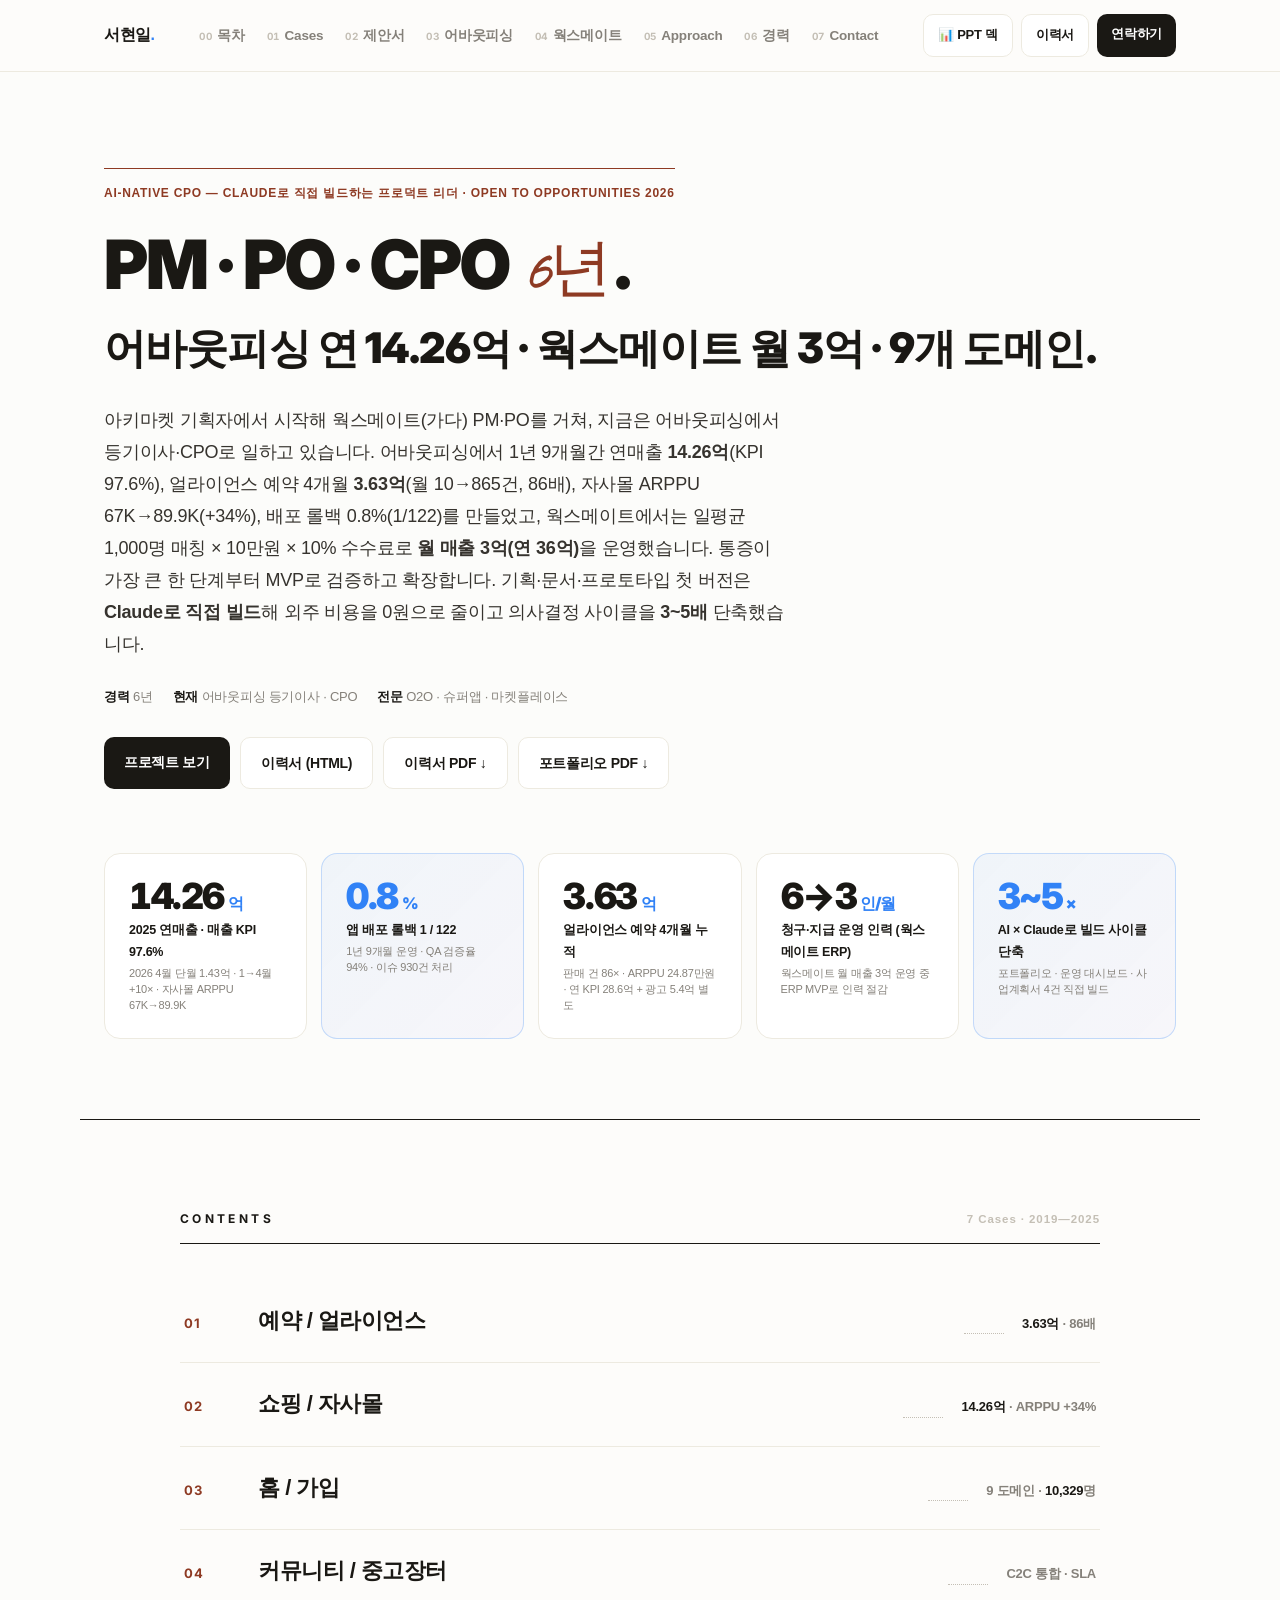
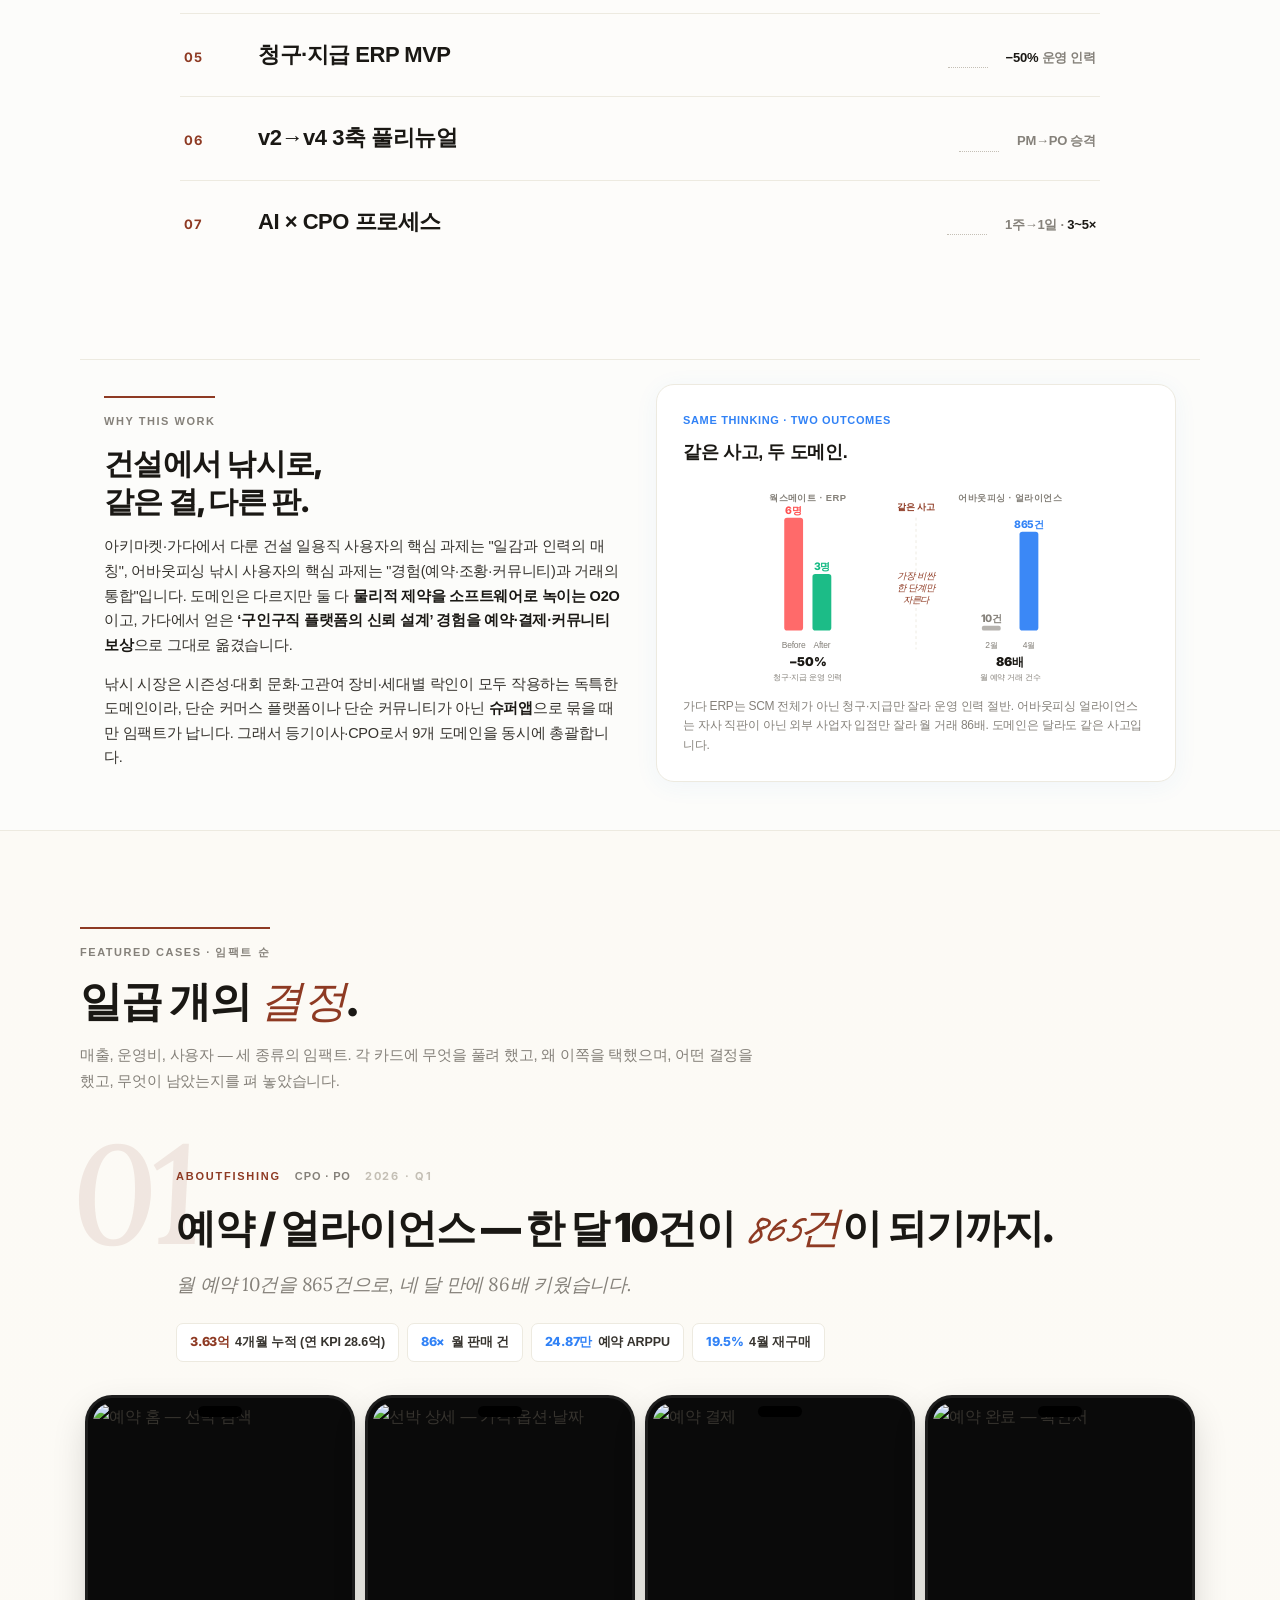
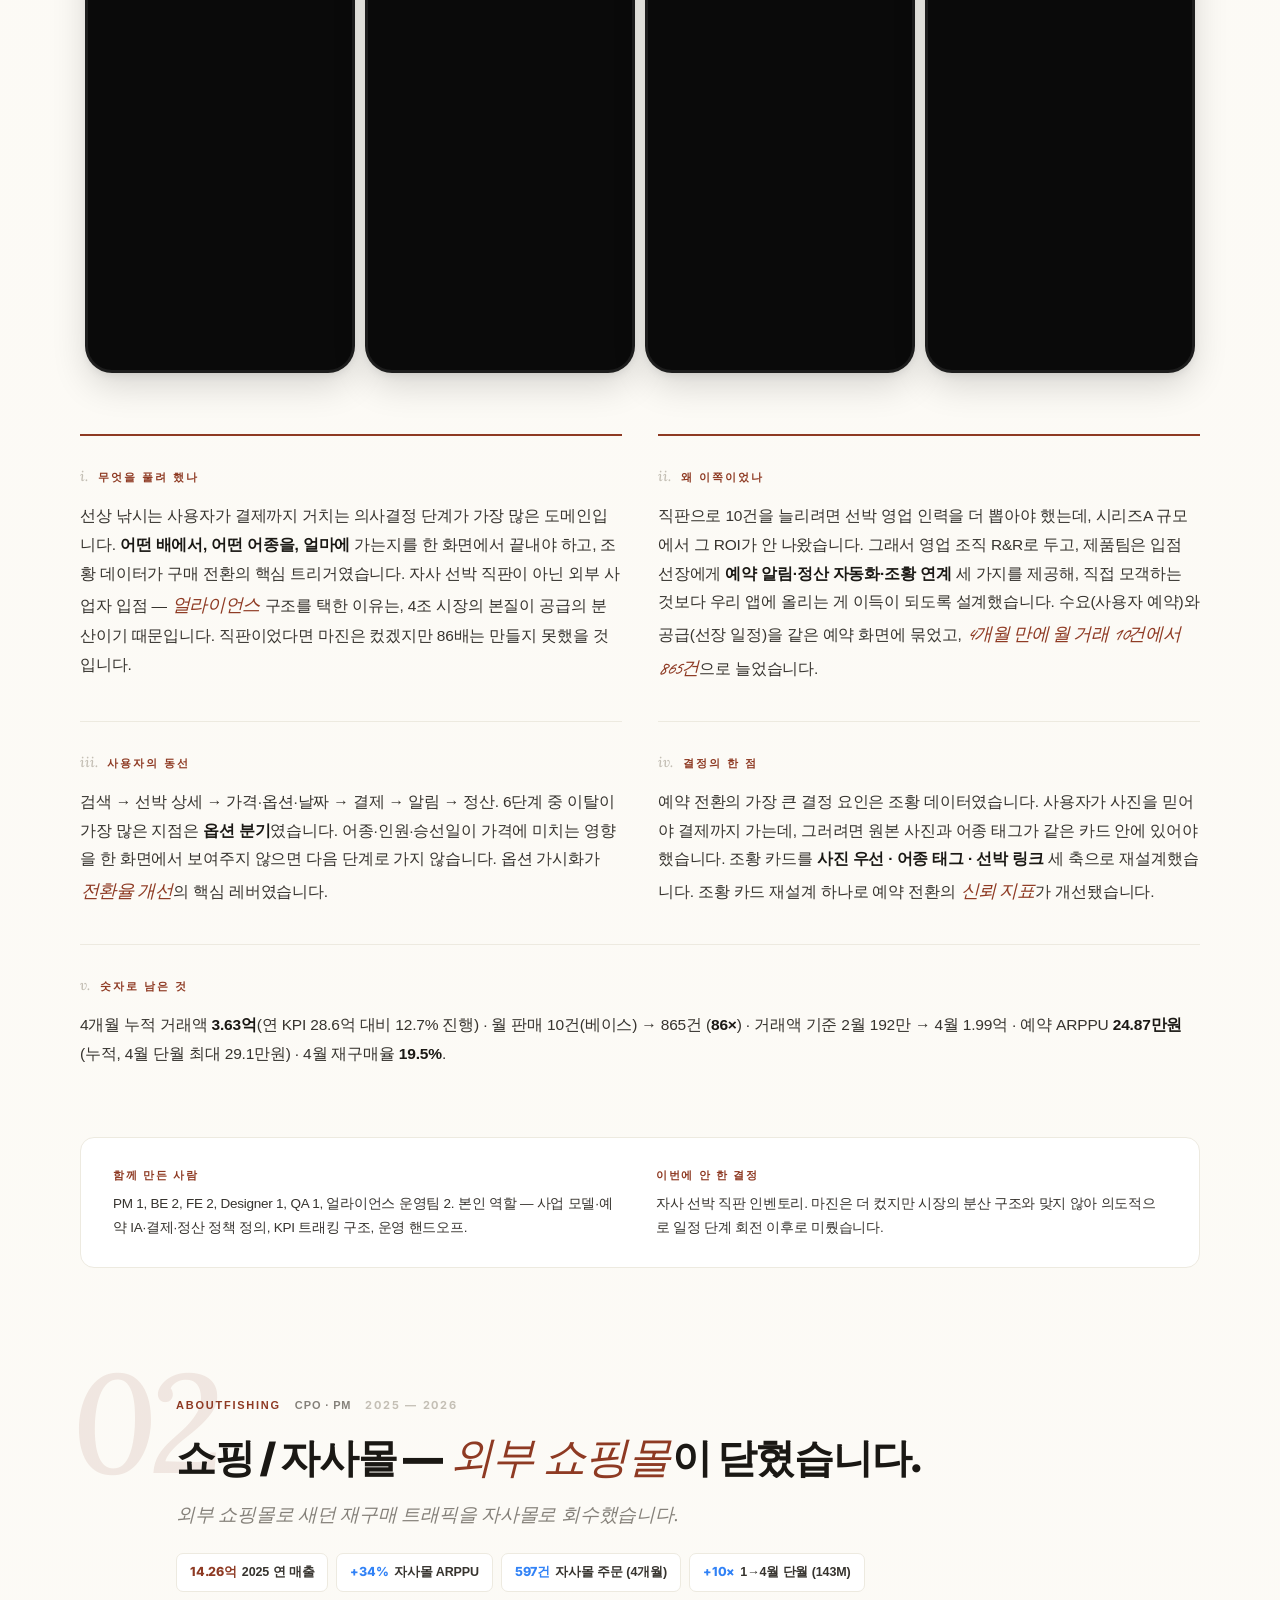
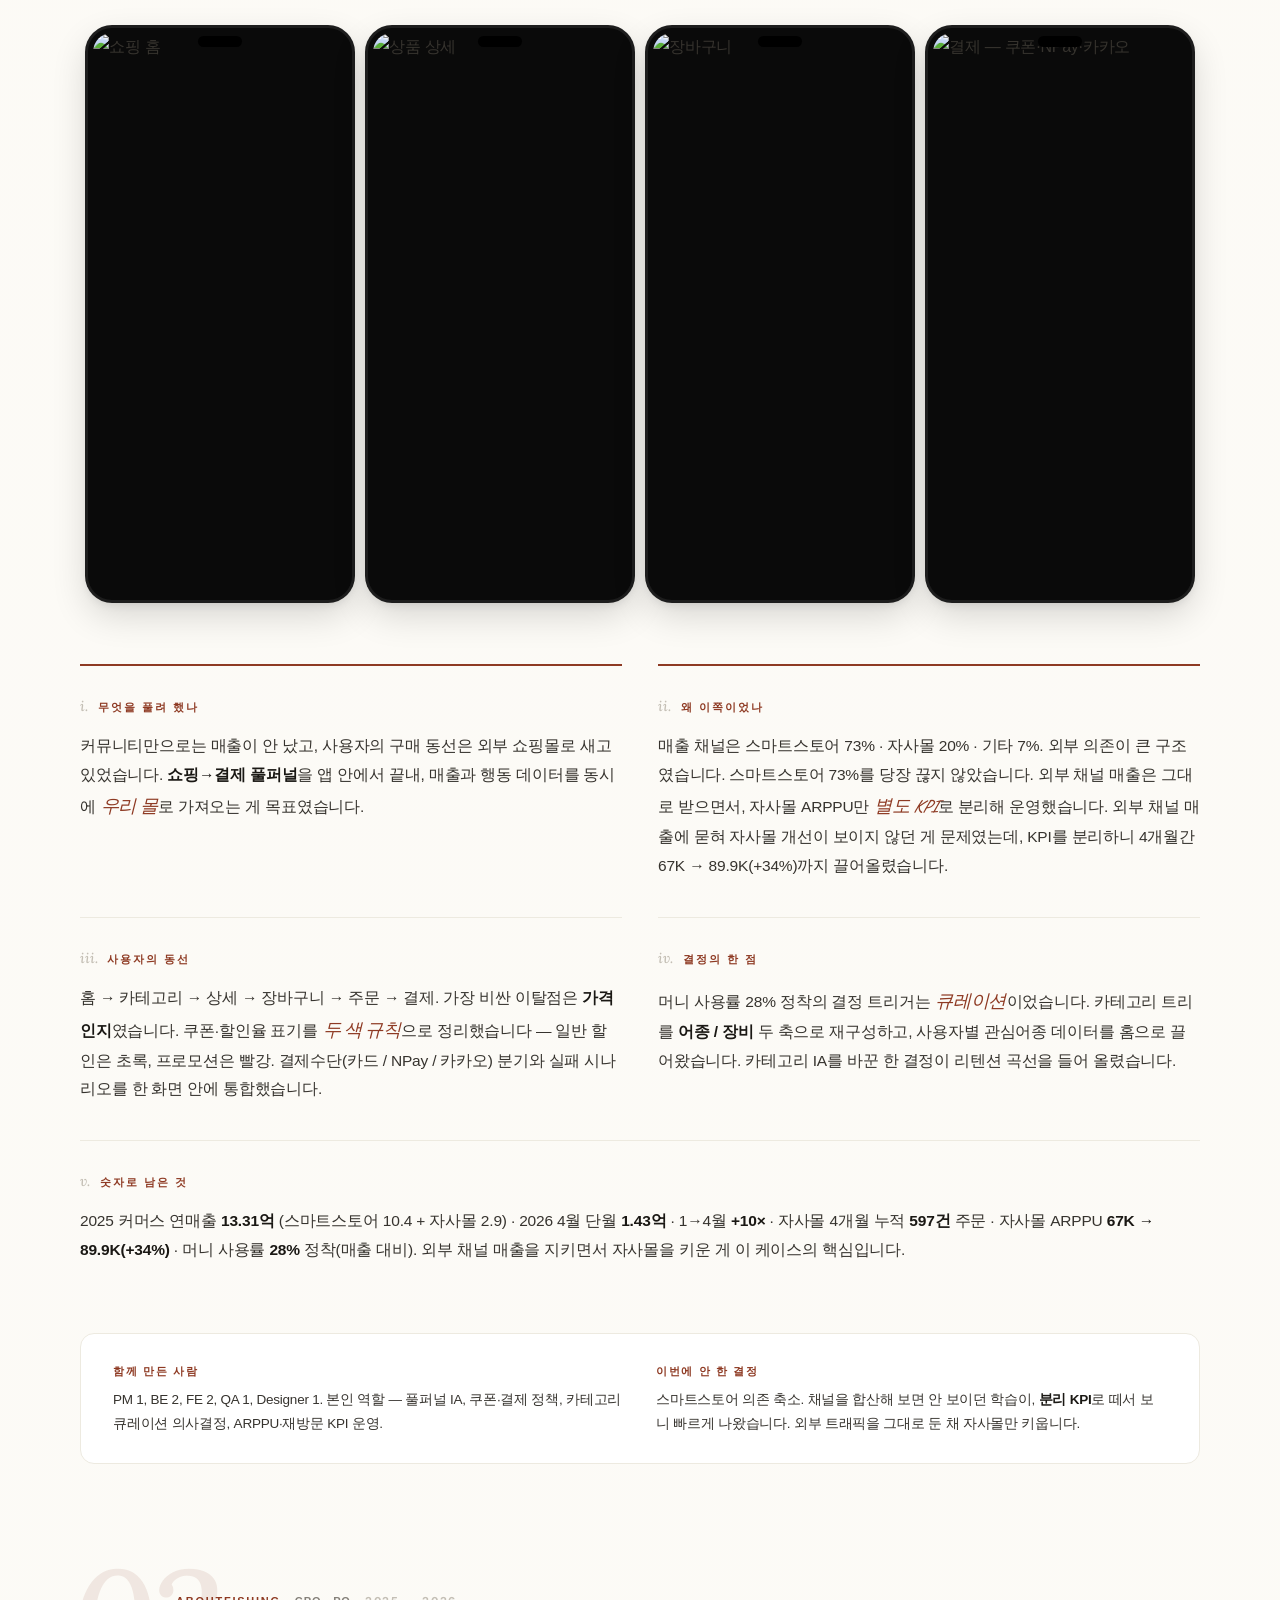
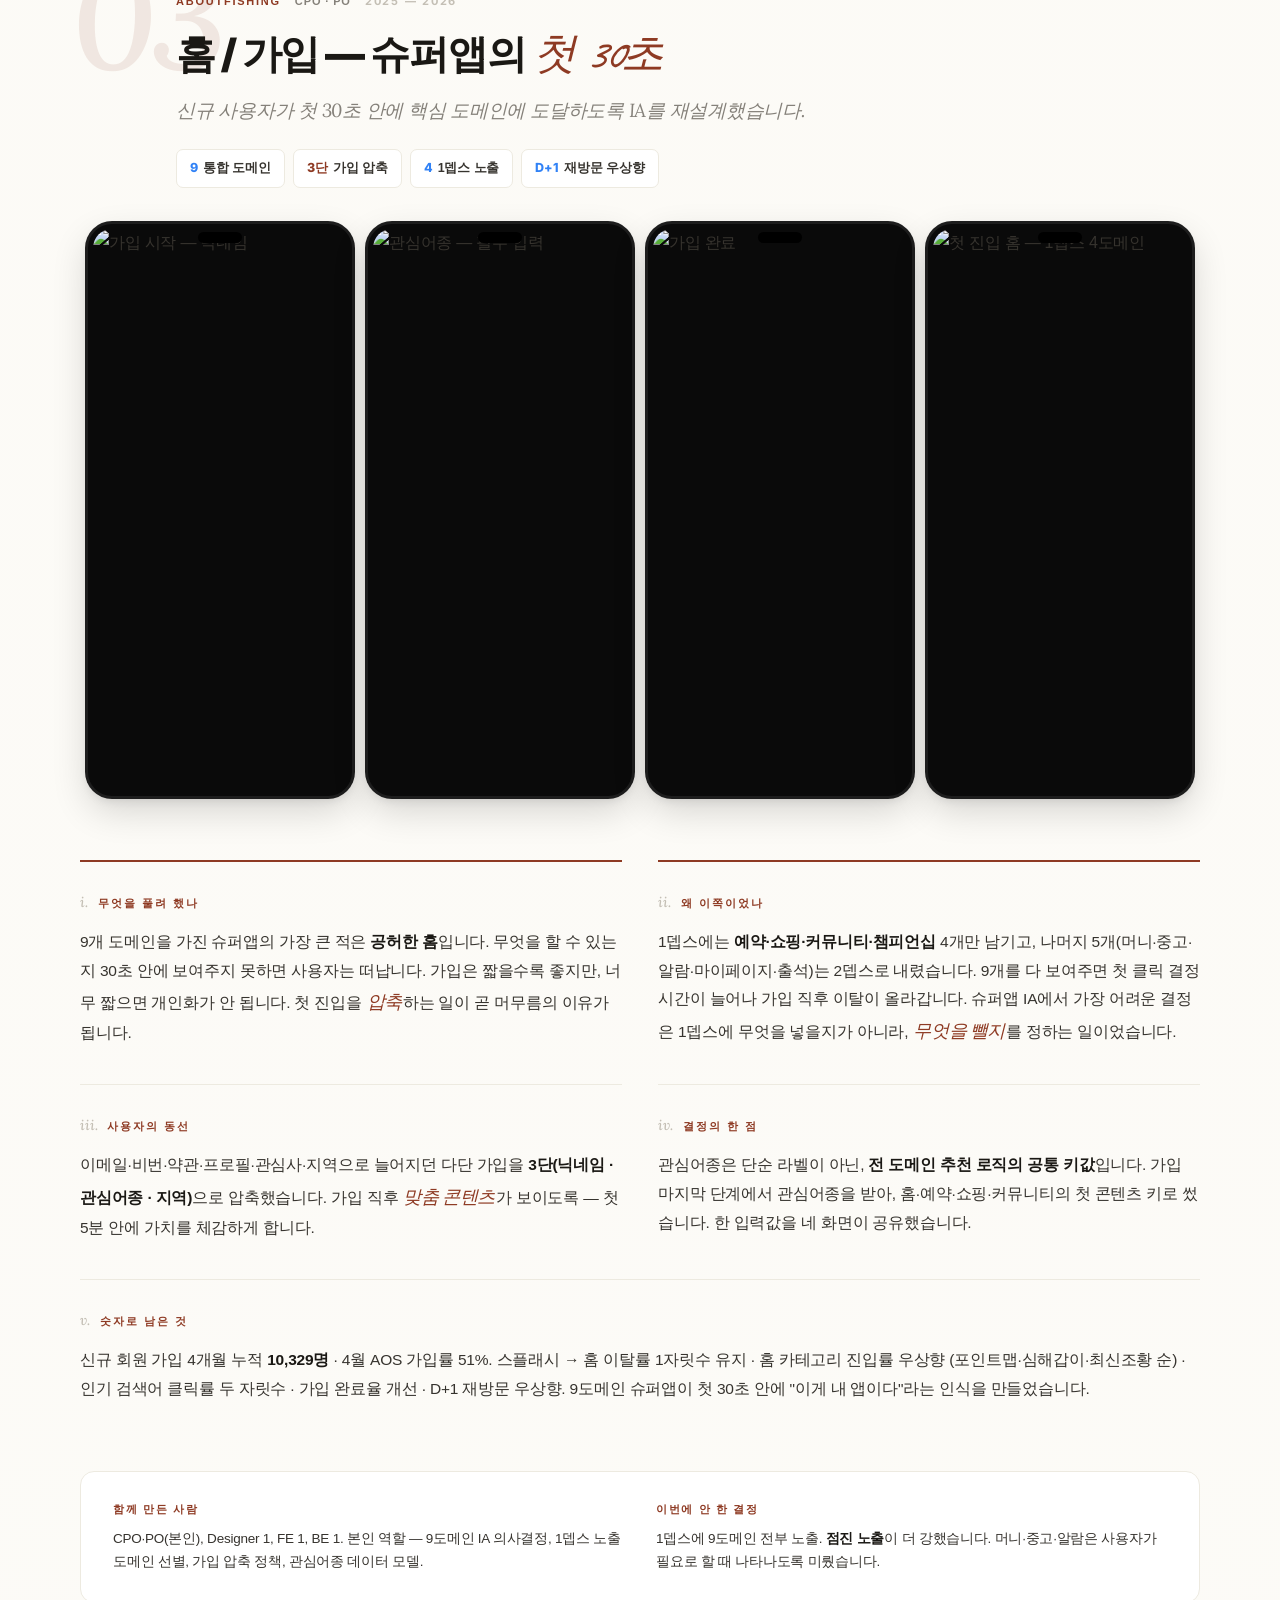
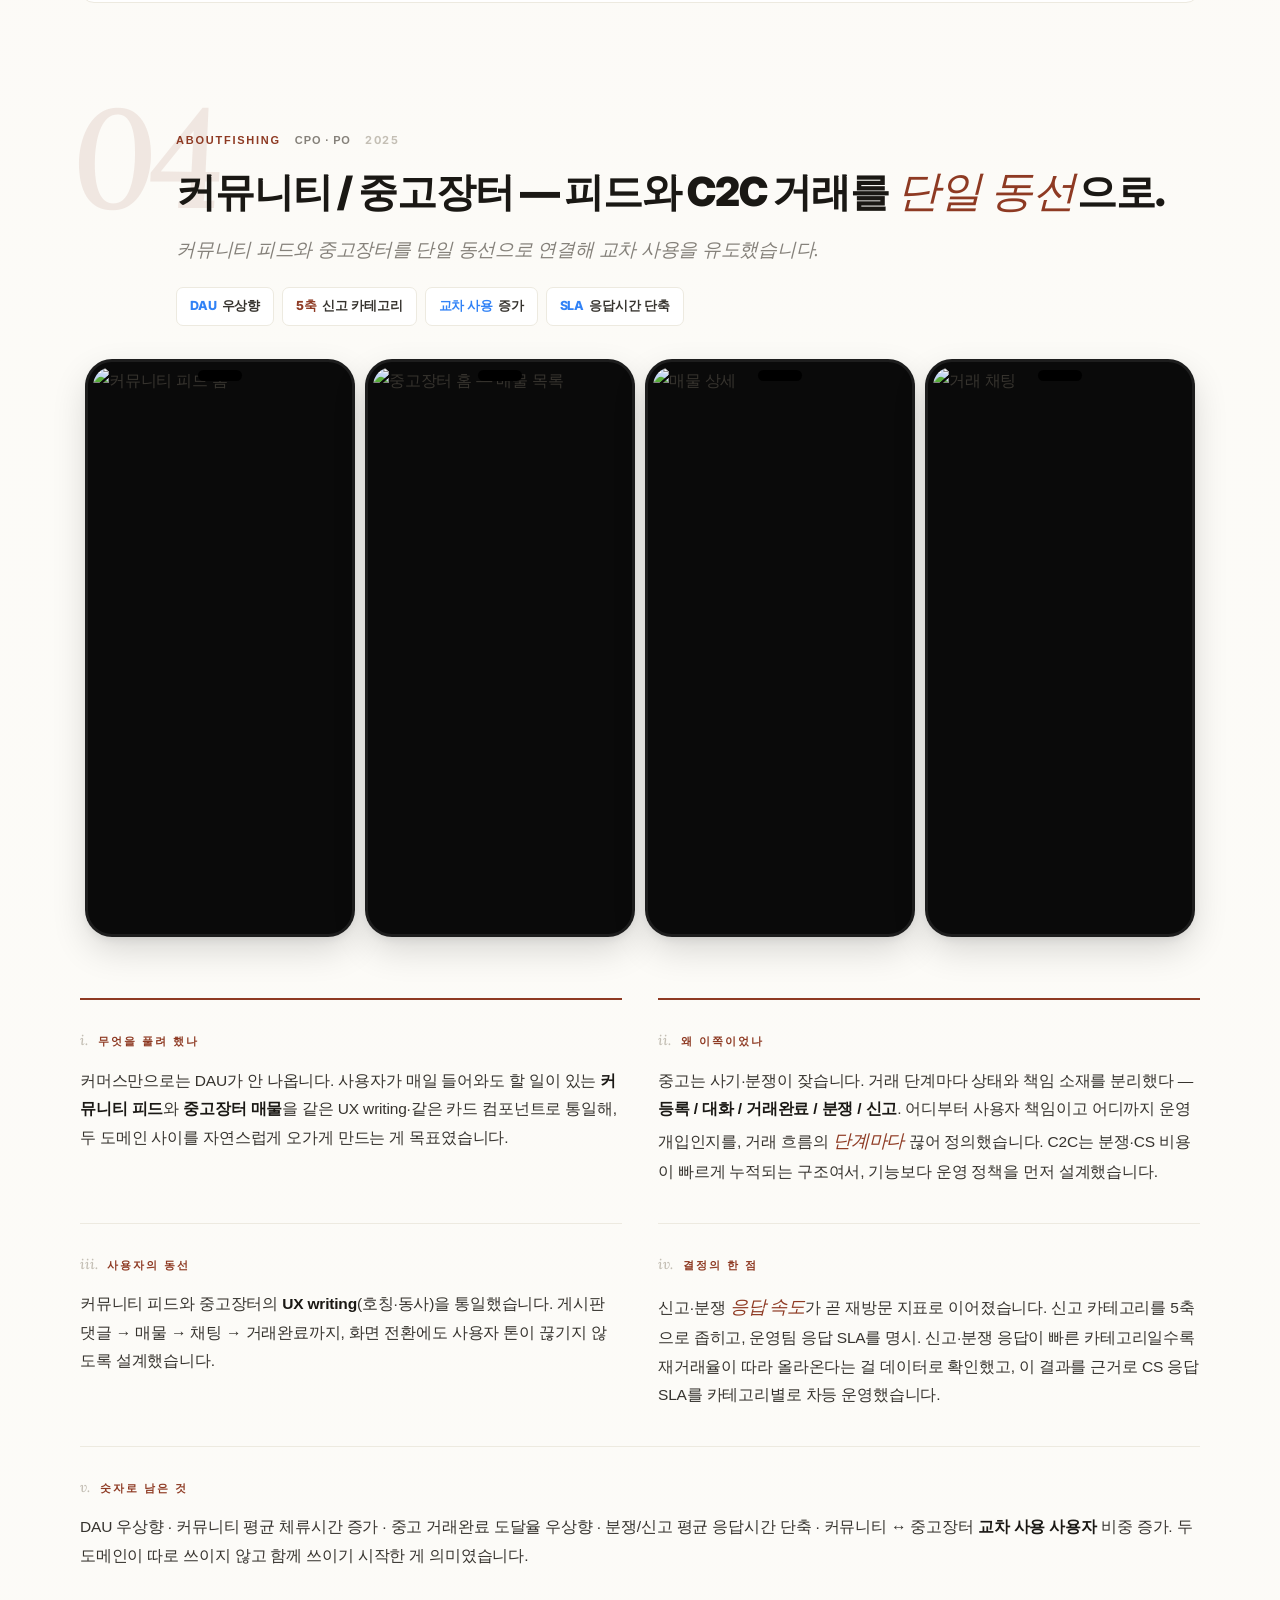
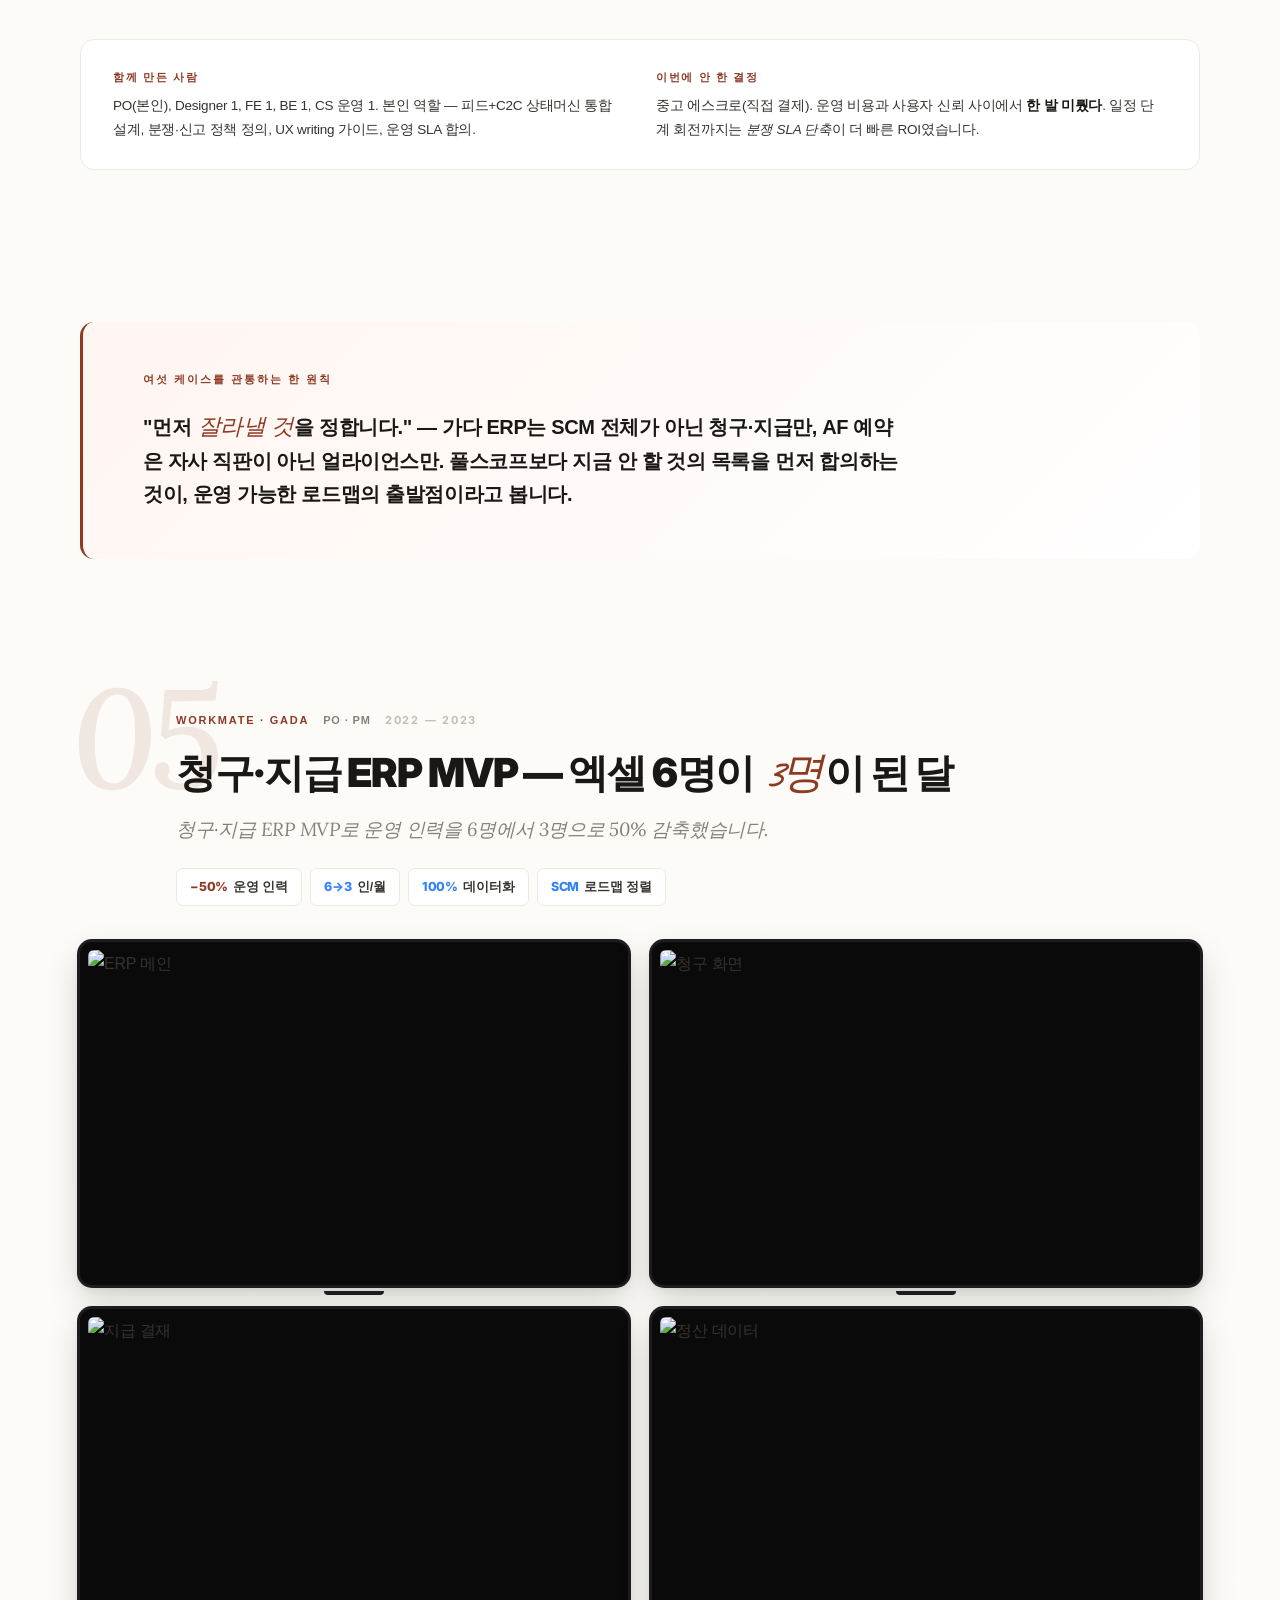
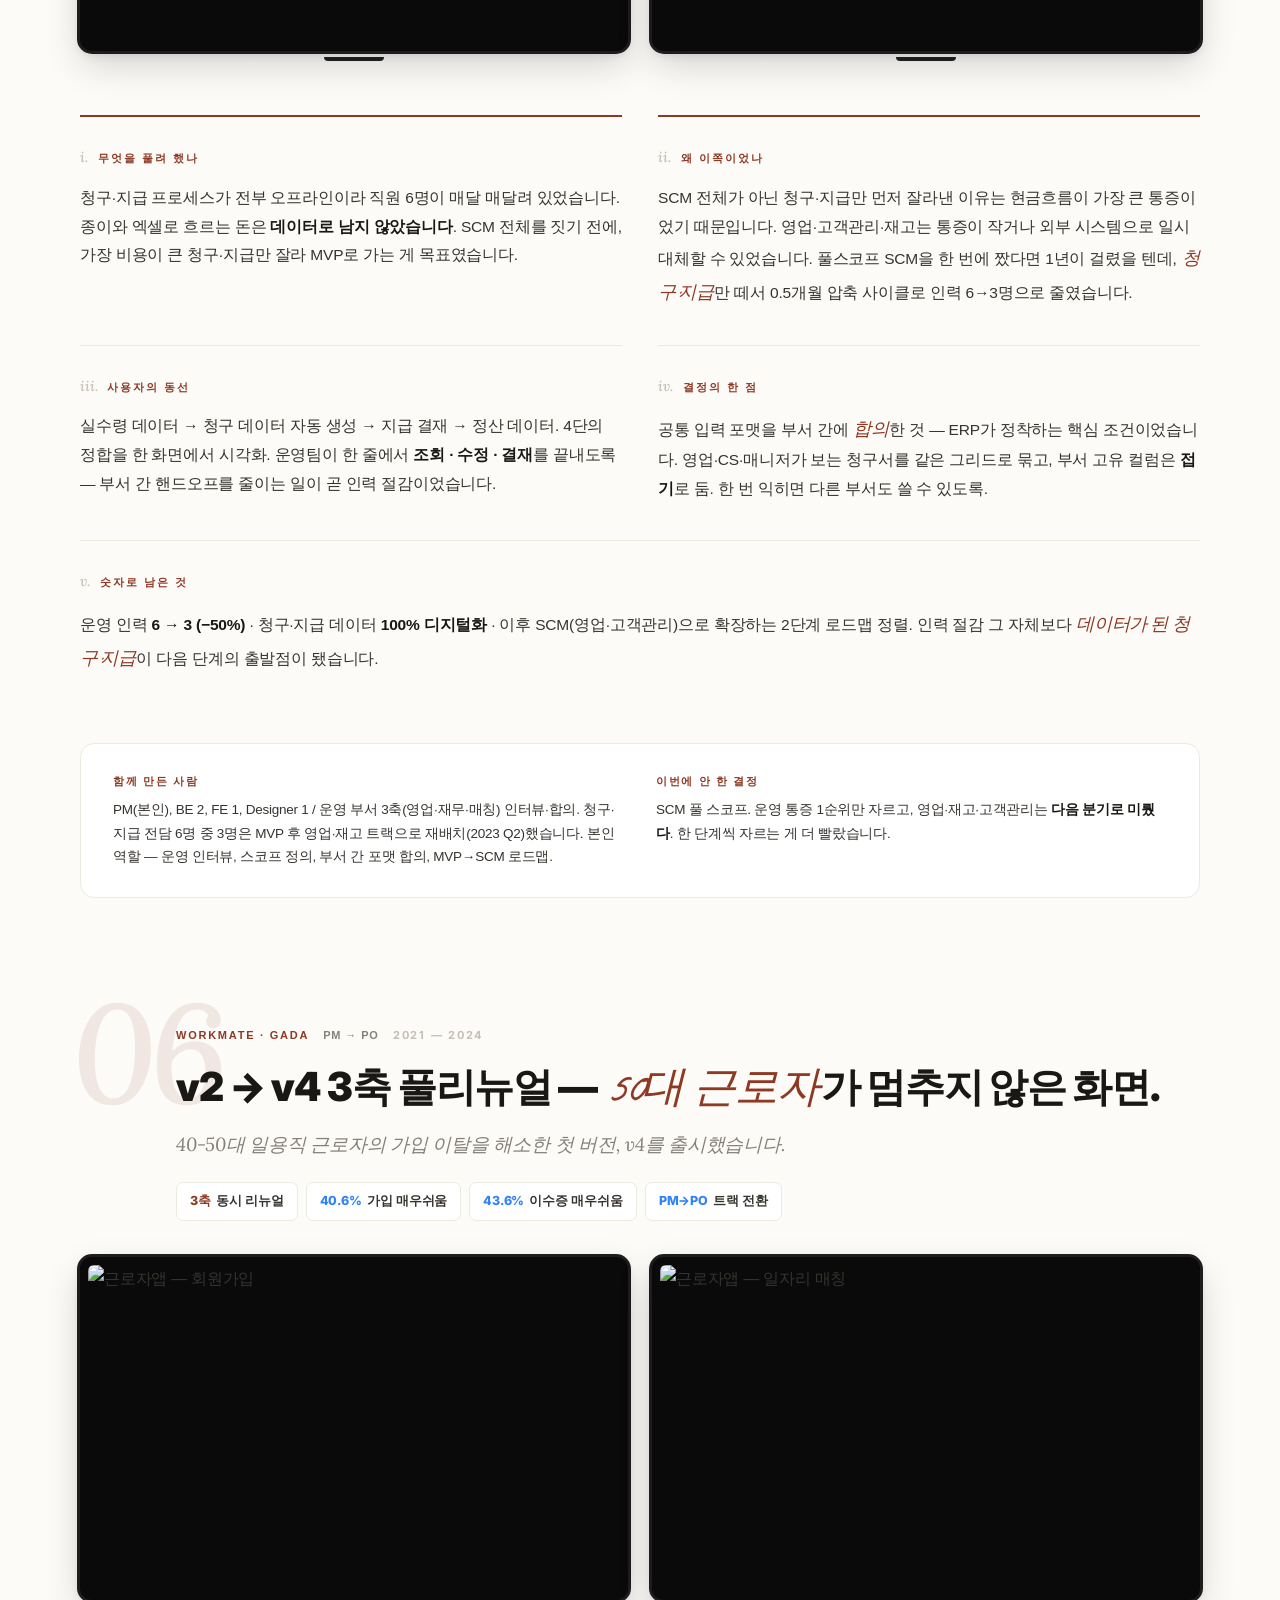
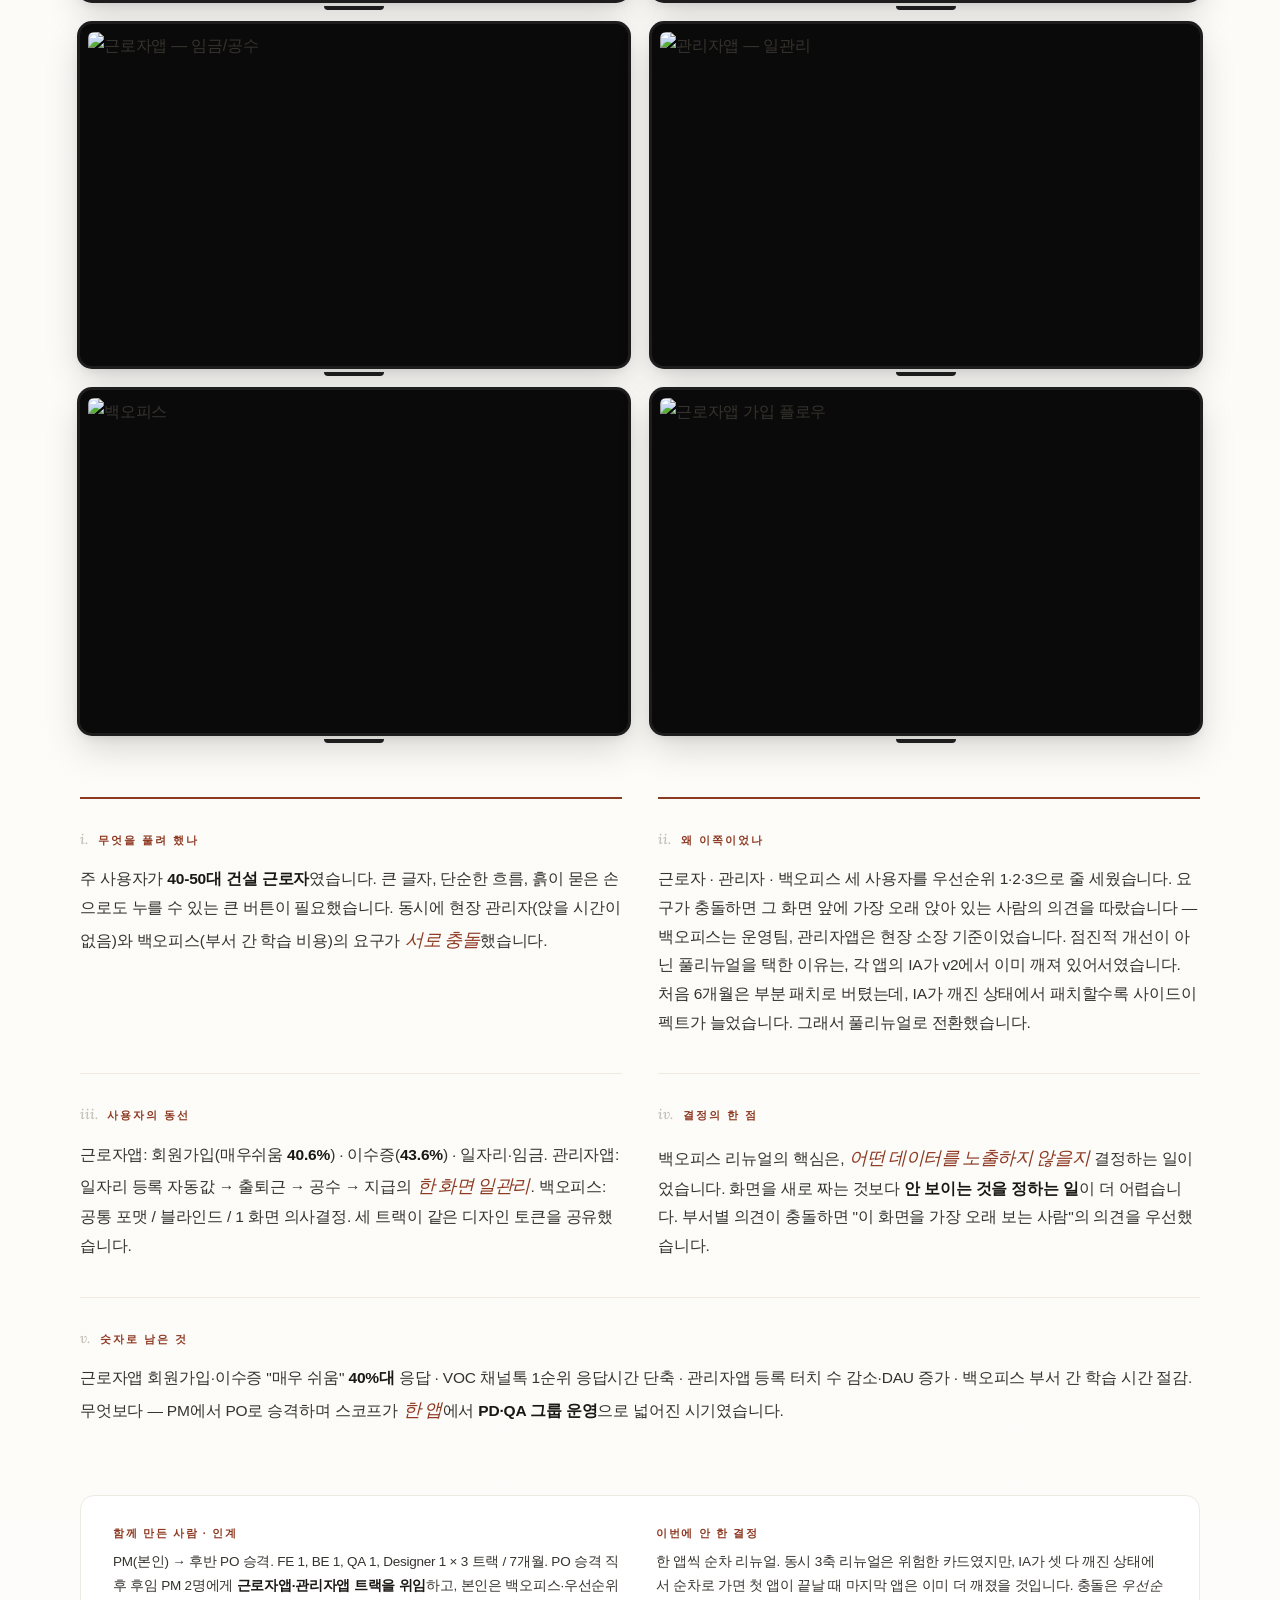
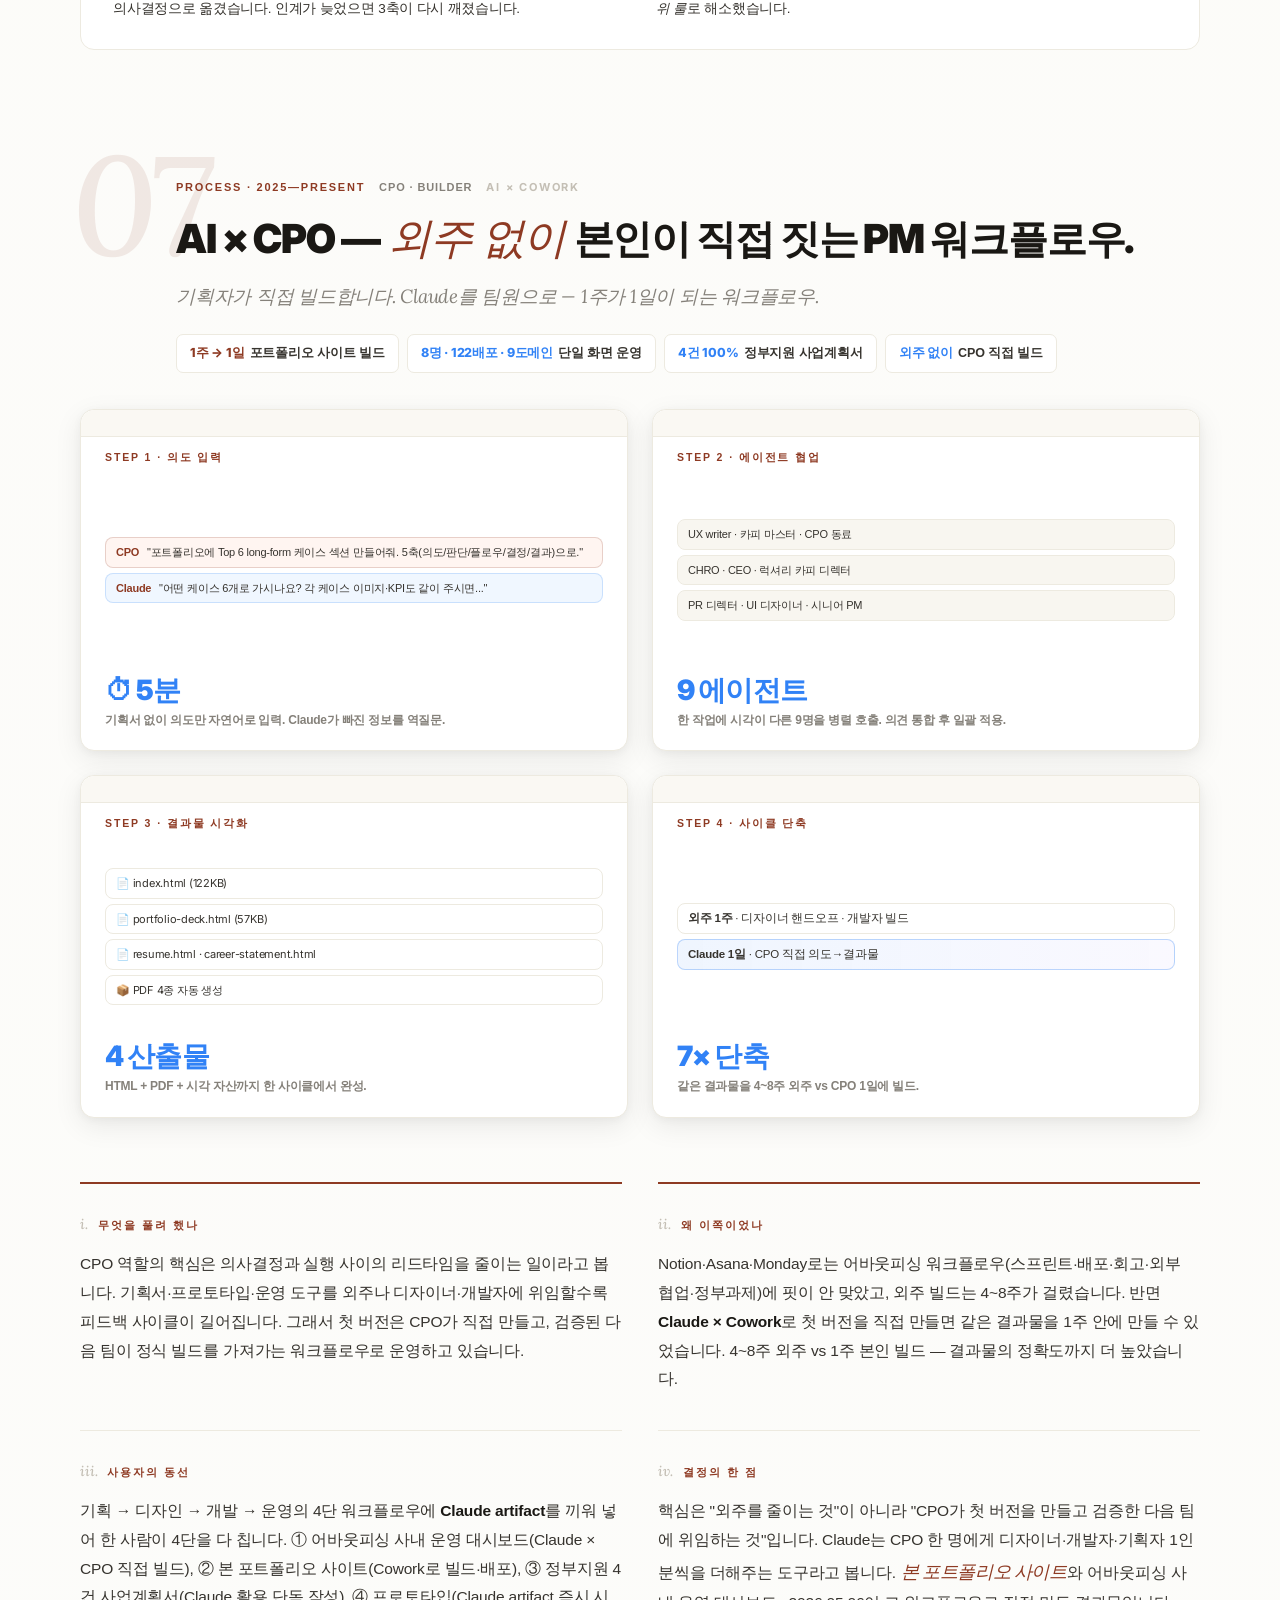
==== images/index.html @ d102ac03 "Add files via upload" ====
<!DOCTYPE html>
<html lang="ko">
<head>
<meta charset="UTF-8" />
<meta name="viewport" content="width=device-width, initial-scale=1.0" />
<title>서현일 Hyunil Seo · Portfolio</title>
<meta name="description" content="6년차 PM/PO/CPO 서현일의 포트폴리오 — 어바웃피싱, 가다(웍스메이트), 아키마켓 등 O2O 플랫폼 제품기획 사례" />
<link rel="preconnect" href="https://cdn.jsdelivr.net" />
<link rel="stylesheet" href="https://cdn.jsdelivr.net/gh/orioncactus/pretendard@v1.3.9/dist/web/static/pretendard.min.css" />
<link rel="preconnect" href="https://fonts.googleapis.com">
<link rel="preconnect" href="https://fonts.gstatic.com" crossorigin>
<link href="https://fonts.googleapis.com/css2?family=Caveat:wght@500&family=Lora:ital,wght@1,500&family=Inter:wght@700;800;900&display=swap" rel="stylesheet">
<style>
:root{
  --ink:#1A1814;
  --body:#36332E;
  --sub:#85817A;
  --mute:#C4BFB5;
  --line:#EDEAE0;
  --soft:#F8F6F0;       /* 섹션 배경 — 화이트 더 가깝게 */
  --soft2:#FCFAF5;
  --brand:#3182F6;
  --accent:#7B61FF;
  --accent-soft:#EEEBFF;
  --bg:#FCFCFA;         /* 페이지 배경 — 거의 순백 */
  --card:#FFFFFF;
  --chip:#F4F1E9;
  --chip-text:#5A554D;
  --hot:#FF5050; --good:#10B981; --gold:#FFB800;
  --signature:#8E3A23;

  /* 8pt grid spacing tokens */
  --s-1:8px; --s-2:16px; --s-3:24px; --s-4:32px; --s-5:48px; --s-6:64px; --s-7:88px;

  /* Shadow depth tokens */
  --shadow-xs:0 1px 2px rgba(26,24,20,0.04);
  --shadow-sm:0 2px 8px rgba(26,24,20,0.05);
  --shadow-md:0 6px 24px rgba(26,24,20,0.06);
  --shadow-lg:0 12px 40px rgba(26,24,20,0.08);
  --shadow-brand:0 8px 32px rgba(49,130,246,0.08);

  /* Type scale tokens */
  --t-xs:11.5px; --t-sm:13px; --t-md:14.5px; --t-base:16px;
  --t-lg:18px; --t-xl:24px; --t-2xl:32px; --t-3xl:36px; --t-hero:60px;
}
*{box-sizing:border-box;margin:0;padding:0;}
html,body{
  font-family:'Pretendard',-apple-system,BlinkMacSystemFont,sans-serif;
  font-size:16px;
  letter-spacing:-0.015em;
  line-height:1.75;
  color:var(--body);
  background:var(--bg);
  -webkit-font-smoothing:antialiased;
  text-rendering:optimizeLegibility;
  font-feature-settings:"kern" 1, "liga" 1;
}
/* 잡지 느낌의 강조 단어용 (필요 곳에만 .serif 클래스로) */
.serif-em{
  font-family:'Caveat','Snell Roundhand', Georgia, serif;
  font-style:italic;
  font-weight:500;
  letter-spacing:-0.02em;
  color:var(--signature);
  font-size:1.08em;
}
a{color:inherit;text-decoration:none;}
img{max-width:100%;display:block;}

.nav{position:sticky;top:0;z-index:50;background:rgba(253,252,250,0.88);backdrop-filter:saturate(180%) blur(14px);-webkit-backdrop-filter:saturate(180%) blur(14px);border-bottom:1px solid var(--line);}
.nav-inner{max-width:1120px;margin:0 auto;padding:14px 24px;display:flex;align-items:center;justify-content:space-between;gap:16px;}
.logo{font-weight:800;font-size:16px;color:var(--ink);letter-spacing:-0.03em;}
.logo .dot{color:var(--brand);}
.nav-links{display:flex;gap:18px;font-size:13.5px;font-weight:600;color:var(--body);}
.nav-links a:hover{color:var(--brand);}
.nav-cta{display:flex;gap:8px;}
.btn{border:none;border-radius:10px;padding:9px 14px;font-weight:700;font-family:inherit;font-size:13px;cursor:pointer;letter-spacing:-0.02em;transition:transform .05s ease, opacity .15s ease;text-align:center;}
.btn:active{transform:translateY(1px);}
.btn.primary{background:var(--ink);color:#fff;}
.btn.ghost{background:#fff;color:var(--ink);border:1px solid var(--line);}
.btn.brand{background:var(--brand);color:#fff;}

.hero{max-width:1120px;margin:0 auto;padding:96px 24px 64px;}
.hero-eyebrow{display:inline-flex;align-items:center;gap:8px;background:transparent;color:var(--signature);padding:0;border-radius:0;font-size:12px;font-weight:700;margin-bottom:24px;letter-spacing:0.06em;text-transform:uppercase;border-top:1px solid var(--signature);padding-top:14px;}
.hero-eyebrow .dot{display:none;}
.hero h1{font-family:'Pretendard','Inter',sans-serif;font-size:68px;font-weight:900;color:var(--ink);letter-spacing:-0.03em;line-height:1.08;margin-bottom:28px;font-feature-settings:"ss01" 1;}
.hero h1 .grad{background:linear-gradient(135deg,#3182F6 0%,#7B61FF 100%);-webkit-background-clip:text;background-clip:text;color:transparent;}
.hero h1 em.script{
  font-family:'Caveat','Snell Roundhand', Georgia, cursive;
  font-style:normal;font-weight:500;
  color:var(--signature);
  font-size:0.92em;
  letter-spacing:-0.02em;
  padding:0 0.05em;
}
.hero p.lead{font-size:18px;color:var(--body);max-width:680px;line-height:1.78;letter-spacing:-0.012em;}
.hero-meta{margin-top:26px;display:flex;flex-wrap:wrap;gap:20px;font-size:13px;color:var(--sub);}
.hero-meta b{color:var(--ink);font-weight:700;}
.hero-actions{display:flex;gap:10px;margin-top:28px;flex-wrap:wrap;}
.hero-actions .btn{padding:13px 20px;font-size:14px;}

.stats{max-width:1120px;margin:0 auto;padding:0 24px 80px;display:grid;grid-template-columns:repeat(5,1fr);gap:14px;}
.stat{border:1px solid var(--line);border-radius:16px;padding:24px;background:var(--card);}
.stat .num{font-family:'Inter','Pretendard',sans-serif;font-size:36px;font-weight:900;color:var(--ink);letter-spacing:-0.04em;font-feature-settings:"tnum";line-height:1;}
.stat .num .unit{font-size:16px;color:var(--brand);margin-left:4px;}
.stat .label{font-size:12.5px;color:var(--ink);margin-top:6px;font-weight:700;}
.stat .sub{font-size:11px;color:var(--sub);margin-top:2px;line-height:1.45;}
.stat.featured{background:linear-gradient(135deg,rgba(49,130,246,0.06),rgba(123,97,255,0.04));border-color:rgba(49,130,246,0.25);}
.stat.featured .num{color:var(--brand);}

.why-grid{display:grid;grid-template-columns:1fr 1fr;gap:32px;align-items:center;}
.why-text .section-title{font-size:30px;line-height:1.25;}
.why-body{font-size:14.5px;color:var(--body);line-height:1.7;margin-top:14px;}
.why-body b{color:var(--ink);font-weight:700;}
.sig-card{border:1px solid var(--line);border-radius:18px;padding:26px;background:#fff;box-shadow:0 4px 24px rgba(49,130,246,0.06);}
.sig-label{font-size:11px;font-weight:800;color:var(--brand);letter-spacing:0.06em;text-transform:uppercase;margin-bottom:6px;}
.sig-title{font-size:18px;font-weight:800;color:var(--ink);letter-spacing:-0.02em;margin-bottom:12px;}
.sig-chart{width:100%;max-width:320px;display:block;margin:0 auto;}
.sig-cap{font-size:12px;color:var(--sub);margin-top:10px;line-height:1.6;}
@media (max-width:760px){
  .why-grid{grid-template-columns:1fr;gap:24px;}
  .why-text .section-title{font-size:24px;}
}

section{max-width:1120px;margin:0 auto;padding:88px 24px;}
.section-head{margin-bottom:48px;}
.section-eyebrow{
  display:inline-block;font-size:11px;font-weight:700;color:var(--sub);
  letter-spacing:0.14em;text-transform:uppercase;margin-bottom:14px;
  border-top:2px solid var(--signature);padding-top:14px;
}
.section-title{font-family:'Pretendard','Inter',sans-serif;font-size:42px;font-weight:900;color:var(--ink);letter-spacing:-0.025em;line-height:1.18;}
.section-title .quiet{color:var(--mute);font-weight:700;}
.section-desc{margin-top:14px;font-size:15px;color:var(--sub);max-width:680px;line-height:1.75;}

.company-block{border:1px solid var(--line);border-radius:20px;padding:44px 40px;background:var(--card);margin-bottom:28px;overflow:hidden;position:relative;}
.company-block.featured{background:linear-gradient(180deg,var(--soft2) 0%, var(--card) 60%);border-color:rgba(49,130,246,0.18);}
.company-head{display:flex;align-items:flex-start;justify-content:space-between;gap:24px;flex-wrap:wrap;margin-bottom:24px;}
.company-id{display:flex;align-items:center;gap:14px;}
.company-logo{width:56px;height:56px;border-radius:14px;background:linear-gradient(135deg,#3182F6,#7B61FF);color:#fff;font-weight:800;font-size:22px;display:flex;align-items:center;justify-content:center;flex-shrink:0;}
.company-logo.gada{background:linear-gradient(135deg,#FFB800,#FF5050);}
.company-logo.archi{background:linear-gradient(135deg,#10B981,#3182F6);}
.company-name{font-size:22px;font-weight:800;color:var(--ink);letter-spacing:-0.03em;}
.company-role{font-size:13px;color:var(--sub);margin-top:2px;}
.company-period{text-align:right;font-size:12.5px;color:var(--sub);font-weight:600;}
.company-period .badge{display:inline-block;background:var(--ink);color:#fff;padding:4px 10px;border-radius:6px;font-size:11px;font-weight:700;margin-bottom:4px;}
.company-summary{font-size:15.5px;color:var(--body);line-height:1.8;margin-bottom:22px;}
.company-tags{display:flex;flex-wrap:wrap;gap:6px;margin-bottom:28px;}

/* === 서비스 설명 / 페르소나 / 차트 (어바웃피싱 회사 블록 내부) === */
.service-section{
  background:linear-gradient(135deg, var(--soft2) 0%, var(--card) 60%);
  border:1px solid var(--line);border-radius:16px;
  padding:32px;margin-bottom:24px;
}
.service-section h3.section-h{
  font-size:11px;font-weight:700;color:var(--signature);
  letter-spacing:0.16em;text-transform:uppercase;margin-bottom:14px;
  border-top:2px solid var(--signature);padding-top:12px;display:inline-block;
}
.service-grid-mini{display:grid;grid-template-columns:1fr 1fr;gap:36px;align-items:start;}
.service-grid-mini h4{font-size:14px;font-weight:800;color:var(--ink);margin-bottom:8px;letter-spacing:-0.01em;}
.service-grid-mini p{font-size:14px;color:var(--body);line-height:1.78;}
.service-grid-mini ul{list-style:none;padding:0;}
.service-grid-mini li{position:relative;padding-left:14px;font-size:13.5px;color:var(--body);line-height:1.75;margin-bottom:6px;}
.service-grid-mini li::before{content:"—";position:absolute;left:0;color:var(--mute);}
.service-meta-mini{display:grid;grid-template-columns:repeat(3,1fr);gap:10px;margin-top:24px;}
.service-meta-mini .item{padding:14px;border:1px solid var(--line);border-radius:10px;background:var(--card);text-align:center;}
.service-meta-mini .item .num{font-family:'Inter',sans-serif;font-size:20px;font-weight:900;color:var(--ink);letter-spacing:-0.025em;line-height:1;}
.service-meta-mini .item .label{font-size:11px;color:var(--sub);font-weight:600;margin-top:6px;}

/* Personas mini */
.personas-mini{display:grid;grid-template-columns:repeat(3,1fr);gap:14px;margin-bottom:24px;}
.persona-mini{
  background:var(--card);border:1px solid var(--line);border-radius:14px;padding:22px 20px;
  position:relative;overflow:hidden;
}
.persona-mini::before{
  content:"";position:absolute;top:0;left:0;right:0;height:3px;
  background:linear-gradient(90deg, var(--signature), var(--brand));
}
.persona-mini .avatar{
  width:44px;height:44px;border-radius:50%;
  background:linear-gradient(135deg, #F4F1E9, #E8E3D8);
  display:flex;align-items:center;justify-content:center;
  font-family:Lora, Georgia, serif;font-style:italic;font-size:16px;
  color:var(--signature);font-weight:500;margin-bottom:14px;
}
.persona-mini h4{font-size:15px;font-weight:800;color:var(--ink);letter-spacing:-0.015em;margin-bottom:3px;}
.persona-mini .meta{font-size:11px;color:var(--sub);font-weight:600;margin-bottom:12px;}
.persona-mini .quote{
  font-family:Lora, Georgia, serif;font-style:italic;
  font-size:12.5px;color:var(--body);line-height:1.6;
  padding:10px 0;border-top:1px solid var(--line);border-bottom:1px solid var(--line);
  margin-bottom:10px;
}
.persona-mini .entry{font-size:11px;color:var(--sub);line-height:1.5;}
.persona-mini .entry b{color:var(--signature);font-weight:700;}

/* Charts grid */
.charts-grid{display:grid;grid-template-columns:1fr 1fr;gap:14px;margin-bottom:24px;}
.chart-mini{
  background:var(--card);border:1px solid var(--line);border-radius:14px;padding:20px;
}
.chart-mini h4{font-size:11px;font-weight:700;color:var(--signature);letter-spacing:0.14em;text-transform:uppercase;margin-bottom:4px;}
.chart-mini .chart-t{font-size:14px;font-weight:800;color:var(--ink);letter-spacing:-0.015em;margin-bottom:14px;}
.chart-mini svg{width:100%;height:auto;display:block;}
.chart-mini .chart-summary{font-size:11.5px;color:var(--sub);margin-top:10px;line-height:1.55;}
.chart-mini .chart-summary b{color:var(--ink);}

@media (max-width:760px){
  .service-grid-mini{grid-template-columns:1fr;gap:18px;}
  .service-meta-mini{grid-template-columns:1fr;}
  .personas-mini{grid-template-columns:1fr;}
  .charts-grid{grid-template-columns:1fr;}
}
.company-tags .tag{
  background:transparent;color:var(--sub);
  padding:5px 12px;border-radius:6px;
  font-size:11.5px;font-weight:600;letter-spacing:-0.01em;
  border:1px solid rgba(122,118,111,0.18);
}

.proj-grid{display:grid;grid-template-columns:repeat(2,1fr);gap:14px;}
.proj,.company-block,.skill-card,.stat,.approach-card{
  transition:border-color .22s ease, box-shadow .22s ease, transform .22s ease;
}
.proj{border:1px solid var(--line);border-radius:18px;padding:32px;background:var(--card);display:flex;flex-direction:column;gap:16px;}
.proj:hover{border-color:rgba(49,130,246,0.35);box-shadow:0 10px 36px rgba(26,24,20,0.06);}
.company-block:hover{border-color:rgba(49,130,246,0.18);box-shadow:0 6px 28px rgba(49,130,246,0.05);}
.skill-card:hover{border-color:var(--mute);box-shadow:0 4px 16px rgba(26,24,20,0.04);}
.stat:hover{border-color:var(--mute);box-shadow:0 4px 16px rgba(26,24,20,0.05);transform:translateY(-2px);}
.approach-card:hover{border-color:var(--mute);transform:translateY(-2px);}
.proj-top{display:flex;justify-content:space-between;align-items:flex-start;gap:12px;}
.proj-emoji{
  width:36px;height:36px;border-radius:10px;
  background:transparent;
  display:flex;align-items:center;justify-content:center;
  font-size:16px;flex-shrink:0;
  opacity:0.5;
  filter:saturate(0.7);
  border:1px solid var(--line);
}
.proj:hover .proj-emoji{opacity:0.85;}
.proj-tag{font-size:11px;font-weight:700;padding:3px 8px;border-radius:5px;}
.proj-tag.new{background:var(--brand);color:#fff;}
.proj-tag.renewal{background:var(--accent);color:#fff;}
.proj-tag.collab{background:var(--good);color:#fff;}
.proj-tag.ops{background:var(--ink);color:#fff;}
.proj-title{font-size:17px;font-weight:800;color:var(--ink);letter-spacing:-0.02em;line-height:1.4;}
.proj-summary{font-size:14px;color:var(--body);line-height:1.7;}
.proj-detail{margin-top:14px;padding-top:14px;border-top:1px dashed rgba(232,227,216,0.55);}
.proj-detail h4{font-size:12.5px;font-weight:800;color:var(--ink);margin-bottom:8px;letter-spacing:-0.02em;}
.proj-detail ul{list-style:none;padding:0;margin-bottom:12px;}
.proj-detail li{position:relative;padding-left:14px;font-size:13px;color:var(--body);line-height:1.65;margin-bottom:5px;}
.proj-detail li::before{content:"";position:absolute;left:0;top:8px;width:4px;height:4px;background:var(--brand);border-radius:50%;}
.why-block, .kpi-block, .images-block{margin-top:14px;padding-top:14px;border-top:1px dashed rgba(232,227,216,0.55);}
.why-block h4, .kpi-block h4, .images-block h4{font-size:12.5px;font-weight:800;color:var(--ink);margin-bottom:8px;letter-spacing:-0.02em;}
.why-block p{font-size:13.5px;color:var(--body);line-height:1.75;}
.kpi-list{list-style:none;padding:0;display:flex;flex-direction:column;gap:6px;}
.kpi-list li{font-size:13px;color:var(--good);font-weight:700;padding-left:18px;position:relative;line-height:1.55;}
.kpi-list li::before{content:"▲";position:absolute;left:0;font-size:10px;top:3px;}

/* === 갤러리 v3 — 매거진 톤 (큰 hero + 캡션 + 썸네일 strip) === */
.images-block{
  margin:var(--s-3) calc(var(--s-4) * -1) calc(var(--s-4) * -1);
  padding:var(--s-4);
  background:#FBFAF6;
  border-radius:0 0 18px 18px;
  border-top:1px solid var(--line);
}
.images-block h4{
  font-size:11px;font-weight:700;color:var(--sub);
  letter-spacing:0.14em;text-transform:uppercase;
  margin-bottom:var(--s-3);
  display:flex;align-items:baseline;justify-content:space-between;gap:var(--s-2);
}
.images-block h4 .gallery-count{
  font-size:10.5px;font-weight:600;color:var(--mute);
  letter-spacing:0.04em;text-transform:none;
}

/* iPhone 세로 캡쳐 — 폰 프레임 hero + 썸네일 row */
.images-block.is-vertical .gallery-mag{
  display:flex;gap:14px;align-items:stretch;
}
.images-block.is-vertical .gallery-hero{
  position:relative;
  flex:0 0 130px;
  width:130px;height:264px;        /* 폰 형태 9:18.3 */
  background:#0A0A0A;
  border-radius:24px;
  padding:5px;
  box-shadow:
    0 0 0 3px #1d1d1d,
    0 12px 32px rgba(0,0,0,0.18),
    0 4px 10px rgba(0,0,0,0.10);
  cursor:zoom-in;
  transition:transform .3s ease, box-shadow .3s ease;
  align-self:flex-start;
  overflow:visible;
}
.images-block.is-vertical .gallery-hero::before{
  content:"";position:absolute;top:9px;left:50%;transform:translateX(-50%);
  width:48px;height:13px;background:#000;border-radius:30px;z-index:10;
}
.images-block.is-vertical .gallery-hero::after{
  content:"01";
  position:absolute;top:6px;right:-22px;
  font-family:Lora, Georgia, serif;font-style:italic;
  font-size:12px;color:var(--mute);
  letter-spacing:-0.02em;font-weight:500;
}
.images-block.is-vertical .gallery-hero img{
  width:100%;height:100%;object-fit:cover;object-position:top center;
  display:block;border-radius:18px;
  transition:transform .5s ease;
}
.images-block.is-vertical .gallery-hero:hover{
  transform:translateY(-3px);
  box-shadow:0 0 0 3px #1d1d1d, 0 18px 44px rgba(0,0,0,0.22);
}
.images-block.is-vertical .gallery-hero:hover img{transform:scale(1.03);}

.images-block.is-vertical .gallery-thumbs{
  flex:1;
  display:grid;
  grid-template-columns:repeat(7, 1fr);   /* 7개 썸네일 가로로 */
  gap:6px;
  align-content:stretch;
}
.images-block.is-vertical .gallery-thumbs .cell{
  position:relative;aspect-ratio:9/16;     /* hero와 같은 비율 */
  max-height:240px;                          /* hero와 같은 높이 cap */
  background:#fff;
  border:1px solid var(--line);
  border-radius:8px;overflow:hidden;
  cursor:zoom-in;
  transition:transform .2s ease, box-shadow .2s ease, border-color .2s ease;
}
.images-block.is-vertical .gallery-thumbs .cell img{
  width:100%;height:100%;object-fit:cover;object-position:top center;
  display:block;transition:transform .35s ease;
}
.images-block.is-vertical .gallery-thumbs .cell:hover{
  transform:translateY(-2px);
  border-color:rgba(49,130,246,0.4);
  box-shadow:var(--shadow-sm);
}
.images-block.is-vertical .gallery-thumbs .cell:hover img{transform:scale(1.05);}
.images-block.is-vertical .gallery-thumbs .cell.more{
  display:flex;align-items:center;justify-content:center;
  border-style:dashed;background:transparent;
}
.images-block.is-vertical .gallery-thumbs .cell.more::after{
  content:"+" attr(data-more);
  font-family:Lora, Georgia, serif;font-style:italic;font-weight:500;
  font-size:16px;color:var(--signature);letter-spacing:-0.02em;
}

/* SVG / 가로형 — 풀폭 hero (16:9) + 작은 strip */
.images-block.is-wide .gallery-hero{
  width:100%;aspect-ratio:16/9;
  border-radius:12px;overflow:hidden;
  background:#fff;border:1px solid var(--line);
  cursor:zoom-in;transition:transform .25s ease, box-shadow .25s ease;
  box-shadow:var(--shadow-sm);
}
.images-block.is-wide .gallery-hero img,
.images-block.is-wide .gallery-hero svg{
  width:100%;height:100%;object-fit:contain;display:block;
}
.images-block.is-wide .gallery-hero:hover{
  transform:translateY(-2px);box-shadow:var(--shadow-md);
}
.images-block.is-wide .gallery-strip{
  display:grid;grid-template-columns:repeat(auto-fit,minmax(120px,1fr));
  gap:6px;margin-top:8px;
}
.images-block.is-wide .gallery-strip img{
  width:100%;aspect-ratio:16/10;object-fit:cover;object-position:top center;
  border-radius:6px;background:#fff;
  border:1px solid var(--line);
  cursor:zoom-in;transition:transform .15s ease;
}
.images-block.is-wide .gallery-strip img:hover{transform:translateY(-2px);}

@media (max-width:760px){
  .images-block{margin:var(--s-3) calc(var(--s-3) * -1) calc(var(--s-3) * -1);padding:var(--s-3);}
  .images-block.is-vertical .gallery-mag{flex-direction:column;}
  .images-block.is-vertical .gallery-hero{flex:0 0 auto;width:100%;max-height:300px;aspect-ratio:9/12;}
  .images-block.is-vertical .gallery-thumbs{grid-template-columns:repeat(4,1fr);}
}
.proj-meta{display:flex;justify-content:space-between;font-size:11.5px;color:var(--sub);padding-top:14px;border-top:1px solid rgba(232,227,216,0.55);font-weight:600;line-height:1.5;}
.proj-meta b{color:var(--ink);font-weight:700;}

/* ============ FEATURED CASES (Top 6 long-form) ============ */
.featured-cases{
  background:linear-gradient(180deg, #FCFAF5 0%, var(--bg) 100%);
  padding:96px 24px 112px;
  max-width:none;margin:0;
  border-top:1px solid var(--line);
  border-bottom:1px solid var(--line);
}
.featured-cases-inner{max-width:1120px;margin:0 auto;}
.featured-cases .section-title em{
  font-family:'Caveat','Snell Roundhand',Georgia,cursive;
  font-style:italic;font-weight:500;color:var(--signature);
  font-size:1.05em;letter-spacing:-0.02em;padding:0 0.04em;
}
.cases-list{display:flex;flex-direction:column;gap:128px;margin-top:72px;}
.case{position:relative;}
.case-num{
  position:absolute;top:-44px;left:-8px;
  font-family:'Lora',Georgia,serif;font-style:italic;font-weight:500;
  font-size:140px;color:rgba(142,58,35,0.10);
  letter-spacing:-0.05em;line-height:1;
  pointer-events:none;user-select:none;z-index:0;
}
.case-head{position:relative;z-index:1;padding-left:96px;margin-bottom:36px;}
.case-eyebrow{
  font-size:11px;font-weight:700;color:var(--signature);
  letter-spacing:0.16em;text-transform:uppercase;margin-bottom:18px;
  display:flex;gap:14px;align-items:baseline;flex-wrap:wrap;
}
.case-eyebrow .role{color:var(--sub);font-weight:600;letter-spacing:0.08em;}
.case-eyebrow .year{color:var(--mute);font-family:'Inter';font-weight:700;}
.case-title{
  font-family:'Pretendard','Inter',sans-serif;
  font-size:40px;font-weight:900;color:var(--ink);
  letter-spacing:-0.028em;line-height:1.15;margin-bottom:16px;
}
.case-title em{
  font-family:'Caveat',Georgia,cursive;font-style:italic;font-weight:500;
  color:var(--signature);font-size:1.08em;padding:0 0.05em;letter-spacing:-0.02em;
}
.case-headline{
  font-family:'Lora',Georgia,serif;font-style:italic;
  font-size:19px;color:var(--sub);line-height:1.65;
  max-width:680px;
}
.case-chips{display:flex;gap:8px;flex-wrap:wrap;margin-top:22px;}
.case-chips .chip{
  background:var(--card);border:1px solid var(--line);
  padding:7px 13px;border-radius:7px;
  font-size:12.5px;font-weight:600;color:var(--body);
  letter-spacing:-0.01em;
}
.case-chips .chip b{color:var(--brand);font-family:'Inter',sans-serif;font-weight:800;letter-spacing:-0.02em;margin-right:2px;}
.case-chips .chip.terra b{color:var(--signature);}

.case-shots{
  display:grid;grid-template-columns:repeat(4,1fr);gap:16px;
  margin-bottom:48px;padding:0 8px;
}
.case-shot{
  aspect-ratio:9/19.5;background:#0A0A0A;border-radius:24px;padding:5px;
  box-shadow:0 0 0 3px #1d1d1d, 0 14px 36px rgba(0,0,0,0.16), 0 4px 10px rgba(0,0,0,0.10);
  position:relative;overflow:visible;
  transition:transform .3s ease, box-shadow .3s ease;
}
.case-shot::before{
  content:"";position:absolute;top:8px;left:50%;transform:translateX(-50%);
  width:44px;height:11px;background:#000;border-radius:30px;z-index:10;
}
.case-shot img{
  width:100%;height:100%;object-fit:cover;object-position:top center;
  border-radius:19px;display:block;
}
.case-shot:hover{transform:translateY(-4px);}

/* === 노트북/데스크탑 프레임 — 폰과 같은 가족 === */
.case-shot.is-wide{
  aspect-ratio:16/10;
  border-radius:12px;
  padding:8px;
}
.case-shot.is-wide::before{display:none;} /* 노치 제거 */
.case-shot.is-wide::after{
  content:"";position:absolute;
  left:50%;bottom:-10px;transform:translateX(-50%);
  width:60px;height:4px;
  background:#1d1d1d;border-radius:0 0 6px 6px;
}
.case-shot.is-wide img{
  border-radius:6px;
  object-fit:cover;
}
.case-shot.is-wide.is-square img{
  object-fit:contain;
  background:#0A0A0A;
}
/* 와이드 그리드는 2×2 + 호흡 넓게 */
.case-shots.is-desktop{
  grid-template-columns:repeat(2,1fr);
  gap:24px;
  padding:0;
}
@media(max-width:880px){
  .case-shots.is-desktop{grid-template-columns:repeat(2,1fr);gap:14px;}
}

.case-body{
  display:grid;grid-template-columns:repeat(2,1fr);
  gap:8px 36px;margin-top:64px;
}
.case-axis{padding:28px 0;border-top:1px solid var(--line);}
.case-axis.terra{border-top:2px solid var(--signature);}
.case-axis h4{
  font-size:11px;font-weight:700;color:var(--signature);
  letter-spacing:0.18em;text-transform:uppercase;margin-bottom:14px;
  display:flex;align-items:baseline;gap:10px;
}
.case-axis h4 .num{
  font-family:'Lora',Georgia,serif;font-style:italic;
  font-size:14px;font-weight:500;letter-spacing:-0.01em;
  color:var(--mute);text-transform:none;
}
.case-axis p{
  font-size:15.5px;color:var(--body);line-height:1.85;
  letter-spacing:-0.012em;
}
.case-axis p em{
  font-family:'Caveat',Georgia,cursive;font-style:italic;font-weight:500;
  color:var(--signature);font-size:1.18em;letter-spacing:-0.02em;
  padding:0 0.04em;
}
.case-axis p b{color:var(--ink);font-weight:700;}
.case-axis.span-2{grid-column:1 / -1;}

.case-meta{
  margin-top:40px;padding:28px 32px;
  background:var(--card);border:1px solid var(--line);border-radius:14px;
  display:grid;grid-template-columns:1fr 1fr;gap:32px;
}
.case-meta-block{font-size:13.5px;color:var(--body);line-height:1.75;}
.case-meta-block .meta-label{
  display:block;font-size:10.5px;font-weight:700;
  color:var(--signature);letter-spacing:0.16em;
  text-transform:uppercase;margin-bottom:8px;
}
.case-meta-block b{color:var(--ink);font-weight:700;}

.cases-divider{
  margin:24px 0;padding:48px 60px;
  background:linear-gradient(135deg, #FFF5F1 0%, var(--card) 100%);
  border-left:3px solid var(--signature);
  border-radius:14px;position:relative;
}
.cases-divider .label{
  font-size:11px;font-weight:700;color:var(--signature);
  letter-spacing:0.18em;text-transform:uppercase;margin-bottom:18px;
}
.cases-divider .quote{
  font-size:20px;color:var(--ink);font-weight:600;line-height:1.65;
  letter-spacing:-0.018em;max-width:760px;
}
.cases-divider .quote em{
  font-family:'Caveat',Georgia,cursive;font-style:italic;font-weight:500;
  color:var(--signature);font-size:1.14em;letter-spacing:-0.02em;padding:0 0.04em;
}
.cases-divider .quote b{color:var(--ink);font-weight:800;}

.archive-eyebrow{
  font-size:11px;font-weight:700;color:var(--sub);
  letter-spacing:0.18em;text-transform:uppercase;
  border-top:1px solid var(--line);padding-top:18px;
  margin:48px 0 18px;display:block;
}

@media(max-width:880px){
  .featured-cases{padding:64px 22px 80px;}
  .cases-list{gap:88px;margin-top:48px;}
  .case-num{font-size:84px;top:-22px;left:0;}
  .case-head{padding-left:56px;}
  .case-title{font-size:28px;}
  .case-headline{font-size:16px;}
  .case-shots{grid-template-columns:repeat(2,1fr);gap:12px;padding:0;}
  .case-body{grid-template-columns:1fr;gap:0;margin-top:44px;}
  .case-meta{grid-template-columns:1fr;padding:22px 24px;gap:22px;}
  .cases-divider{padding:32px 28px;}
  .cases-divider .quote{font-size:17px;}
}



/* === Editorial Index (책 목차 스타일) === */
.toc-section{
  background:#FDFCFA;
  padding:88px 24px 96px;
  border-bottom:1px solid var(--line);
  border-top:1px solid var(--ink);
}
.toc-inner{max-width:920px;margin:0 auto;}
.toc-head{
  display:flex;justify-content:space-between;align-items:baseline;
  border-bottom:1px solid var(--ink);
  padding-bottom:14px;margin-bottom:36px;
}
.toc-head .toc-eye{
  font-family:'Inter',sans-serif;font-size:12px;font-weight:700;
  letter-spacing:0.28em;text-transform:uppercase;color:var(--ink);
}
.toc-head .toc-meta{
  font-size:11.5px;color:var(--mute);letter-spacing:0.08em;font-weight:600;
}
.toc-list{list-style:none;padding:0;margin:0;}
.toc-list li{border-top:1px solid var(--line);}
.toc-list li:first-child{border-top:none;}
.toc-list a{
  display:grid;
  grid-template-columns:56px 1fr auto auto;
  align-items:baseline;gap:18px;
  padding:22px 4px;
  text-decoration:none;color:var(--ink);
  transition:color .2s ease;
}
.toc-list .toc-n{
  font-family:'Inter',sans-serif;font-size:13px;font-weight:700;
  color:var(--signature);letter-spacing:0.04em;
}
.toc-list .toc-t{
  font-size:22px;font-weight:800;letter-spacing:-0.022em;
  color:var(--ink);
}
.toc-list .toc-leader{
  border-bottom:1px dotted var(--mute);
  align-self:end;transform:translateY(-6px);
  min-width:40px;
  transition:border-color .2s ease;
}
.toc-list .toc-k{
  font-size:13px;color:var(--sub);
  font-variant-numeric:tabular-nums;font-weight:600;
  white-space:nowrap;
}
.toc-list .toc-k b{color:var(--ink);font-weight:700;}
.toc-list a:hover .toc-t{color:var(--signature);}
.toc-list a:hover .toc-leader{border-bottom-color:var(--signature);}
@media(max-width:880px){
  .toc-section{padding:56px 22px 64px;}
  .toc-list a{grid-template-columns:40px 1fr;gap:12px;padding:18px 2px;}
  .toc-list .toc-t{font-size:17px;}
  .toc-list .toc-leader,.toc-list .toc-k{grid-column:2;display:block;}
  .toc-list .toc-leader{display:none;}
  .toc-list .toc-k{margin-top:4px;}
}

/* === Archive 가로 스크롤 + 카드 높이 통일 === */
.proj-grid{
  display:flex !important;
  gap:14px;
  overflow-x:auto;
  scroll-snap-type:x mandatory;
  padding-bottom:14px;
  scrollbar-width:thin;
  scrollbar-color:var(--mute) transparent;
}
.proj-grid::-webkit-scrollbar{height:8px;}
.proj-grid::-webkit-scrollbar-thumb{
  background:var(--mute);border-radius:4px;
}
.proj-grid::-webkit-scrollbar-track{background:transparent;}
.proj{
  flex:0 0 360px !important;
  scroll-snap-align:start;
  min-height:380px;
  display:flex !important;
  flex-direction:column;
}
.proj .proj-meta{margin-top:auto;}

@media(max-width:880px){
  .proj{flex:0 0 280px !important;min-height:320px;}
}

/* === 제안서 PPT 프레임 (정부지원 사업기획 섹션) === */
.proposals-section{
  max-width:1120px;margin:0 auto;
  padding:64px 24px;
}
.proposals-scroll{
  display:flex;
  gap:18px;
  overflow-x:auto;
  scroll-snap-type:x mandatory;
  padding:24px 0 24px;
  margin:0 -24px;padding-left:24px;padding-right:24px;
  scrollbar-width:thin;
}
.proposals-scroll::-webkit-scrollbar{height:8px;}
.proposals-scroll::-webkit-scrollbar-thumb{background:var(--mute);border-radius:4px;}
.ppt-card{
  flex:0 0 460px;
  scroll-snap-align:start;
  display:flex;flex-direction:column;
}
.ppt-frame{
  aspect-ratio:16/9;
  background:#fff;
  border:1px solid var(--line);
  border-radius:10px;
  box-shadow:0 10px 32px rgba(0,0,0,0.10), 0 2px 8px rgba(0,0,0,0.04);
  position:relative;
  overflow:hidden;
  display:flex;align-items:center;justify-content:center;
  padding:28px 36px;
  text-align:center;
}
.ppt-frame::before{
  content:"";
  position:absolute;top:0;left:0;right:0;
  height:24px;
  background:#f8f6f0;
  border-bottom:1px solid var(--line);
  z-index:1;
}
.ppt-frame::after{
  content:"";
  position:absolute;top:8px;left:14px;
  width:9px;height:9px;
  border-radius:50%;
  background:#ff5050;
  box-shadow:14px 0 0 #ffb800, 28px 0 0 #10b981;
  z-index:2;
}
.ppt-frame .ppt-body{
  margin-top:16px;width:100%;
  display:flex;flex-direction:column;gap:8px;
}
.ppt-frame .ppt-label{
  font-size:11px;font-weight:700;
  color:var(--signature);letter-spacing:0.16em;
  text-transform:uppercase;
}
.ppt-frame .ppt-title{
  font-size:24px;font-weight:900;
  color:var(--ink);letter-spacing:-0.025em;
  line-height:1.25;
}
.ppt-frame .ppt-sub{
  font-size:12.5px;color:var(--sub);font-weight:600;
  line-height:1.5;
}
.ppt-card .ppt-meta{
  margin-top:14px;padding:0 4px;
}
.ppt-card .ppt-meta .ppt-meta-title{
  font-size:14px;font-weight:800;color:var(--ink);
  letter-spacing:-0.015em;margin-bottom:4px;
}
.ppt-card .ppt-meta .ppt-meta-sub{
  font-size:12px;color:var(--sub);line-height:1.55;
}
.ppt-card .ppt-meta .ppt-meta-sub b{color:var(--brand);font-weight:700;}


/* === Case 07 illustration 슬라이드 (밝은 종이 카드) === */
.case-shot.is-illust{
  aspect-ratio:16/10;
  background:#fff !important;
  border:1px solid var(--line) !important;
  border-radius:14px !important;
  padding:38px 24px 22px !important;
  box-shadow:0 8px 28px rgba(0,0,0,0.08), 0 2px 8px rgba(0,0,0,0.04) !important;
  position:relative;
  display:flex;flex-direction:column;justify-content:flex-end;gap:6px;
  overflow:hidden;
}
.case-shot.is-illust::before{
  content:""; display:block !important;
  position:absolute; top:0; left:0; right:0;
  height:26px !important; width:auto !important;
  background:#FAF8F3;
  border-bottom:1px solid var(--line);
  border-radius:14px 14px 0 0;
  transform:none !important;
}
.case-shot.is-illust::after{
  content:"";
  position:absolute; top:9px; left:14px;
  width:8px; height:8px; border-radius:50%;
  background:#ff5050;
  box-shadow:13px 0 0 #ffb800, 26px 0 0 #10b981;
  z-index:2; bottom:auto !important; transform:none !important;
}
.case-shot.is-illust .ill-chat{
  margin-top:8px;margin-bottom:8px;
  display:flex;flex-direction:column;gap:5px;
  flex:1;justify-content:center;
}
.case-shot.is-illust .chat-row{
  font-size:11px;line-height:1.5;
  padding:6px 10px;border-radius:8px;
  background:#F8F6F0;color:var(--body);
  border:1px solid var(--line);
}
.case-shot.is-illust .chat-row.user{
  background:#FFF5F1;border-color:rgba(142,58,35,0.2);
}
.case-shot.is-illust .chat-row.ai{
  background:#F0F7FF;border-color:rgba(49,130,246,0.2);
}
.case-shot.is-illust .chat-row.file{
  background:#fff;font-family:'Inter',monospace;
}
.case-shot.is-illust .chat-row.metric{
  background:#fff;font-size:11.5px;
}
.case-shot.is-illust .chat-row.metric.brand{
  background:linear-gradient(90deg,rgba(49,130,246,0.08),rgba(123,97,255,0.04));
  border-color:rgba(49,130,246,0.3);
}
.case-shot.is-illust .chat-row .who{
  font-weight:800;color:var(--signature);margin-right:5px;
}

.case-shot.is-illust .ill-label{
  font-size:10.5px;font-weight:700;
  color:var(--signature);letter-spacing:0.18em;
  text-transform:uppercase;margin-bottom:6px;
}
.case-shot.is-illust .ill-title{
  font-size:20px;font-weight:900;color:var(--ink);
  letter-spacing:-0.025em;line-height:1.2;
}
.case-shot.is-illust .ill-num{
  font-family:'Inter',sans-serif;
  font-size:28px;font-weight:900;
  color:var(--brand);letter-spacing:-0.03em;line-height:1;
  margin-top:8px;
}
.case-shot.is-illust .ill-sub{
  font-size:12px;color:var(--sub);font-weight:600;
  margin-top:2px;line-height:1.4;
}

/* === Nav 목차화 (UX 디자이너 권장) === */
.nav{position:sticky;top:0;z-index:50;background:rgba(253,252,250,0.92);backdrop-filter:saturate(180%) blur(14px);-webkit-backdrop-filter:saturate(180%) blur(14px);border-bottom:1px solid var(--line);}
.nav-progress{position:absolute;top:0;left:0;right:0;height:2px;background:transparent;z-index:51;}
.nav-progress span{display:block;height:100%;width:0;background:linear-gradient(90deg,var(--signature),var(--brand));transition:width .1s ease;}
.nav-links a{position:relative;display:inline-flex;align-items:baseline;gap:5px;padding:4px 2px;color:var(--sub);font-weight:600;}
.nav-links a .num{
  font-family:'Inter',sans-serif;font-size:10px;font-weight:700;
  color:var(--mute);letter-spacing:0.04em;
  font-variant-numeric:tabular-nums;
}
.nav-links a:hover{color:var(--ink);}
.nav-links a:hover .num{color:var(--signature);}
.nav-links a.active{color:var(--ink);font-weight:800;}
.nav-links a.active::before{
  content:"";position:absolute;left:-9px;top:50%;
  width:3px;height:14px;background:var(--signature);
  transform:translateY(-50%);border-radius:2px;
}
.nav-links a.active .num{color:var(--signature);}

.approach{background:var(--soft);padding:88px 24px;}
.approach-inner{max-width:1120px;margin:0 auto;}
.approach-grid{display:grid;grid-template-columns:repeat(3,1fr);gap:20px;margin-top:48px;}
.approach-card{background:var(--card);border-radius:16px;padding:32px;border:1px solid var(--line);}
.approach-card .ic{width:36px;height:36px;border-radius:50%;background:transparent;color:var(--signature);border:1.5px solid var(--signature);display:flex;align-items:center;justify-content:center;font-weight:600;font-size:15px;margin-bottom:18px;font-family:Georgia, serif;}
.approach-card h3{font-size:18px;font-weight:800;color:var(--ink);margin-bottom:10px;letter-spacing:-0.02em;line-height:1.4;}
.approach-card p{font-size:14.5px;color:var(--body);line-height:1.78;}

.skills{display:grid;grid-template-columns:repeat(2,1fr);gap:18px;margin-top:24px;}
.skill-card{border:1px solid var(--line);border-radius:14px;padding:22px;background:#fff;}
.skill-card h3{font-size:14px;font-weight:800;color:var(--ink);margin-bottom:10px;display:flex;align-items:center;gap:8px;}
.skill-card .ic{width:24px;height:24px;border-radius:6px;background:var(--brand);color:#fff;font-size:12px;font-weight:800;display:inline-flex;align-items:center;justify-content:center;}
.pill-list{display:flex;flex-wrap:wrap;gap:5px;}
.pill-list .pill{background:transparent;color:var(--sub);font-size:11.5px;padding:4px 10px;border-radius:5px;font-weight:600;border:1px solid rgba(122,118,111,0.16);letter-spacing:-0.01em;}

.timeline{border-left:2px solid var(--line);padding-left:24px;margin-top:24px;}
.timeline-item{position:relative;padding-bottom:28px;}
.timeline-item::before{content:"";position:absolute;left:-31px;top:6px;width:12px;height:12px;border-radius:50%;background:#fff;border:2px solid var(--brand);}
.timeline-item .when{font-size:12px;color:var(--sub);font-weight:700;margin-bottom:4px;}
.timeline-item .what{font-size:14px;color:var(--ink);font-weight:700;}
.timeline-item .what a{color:var(--brand);}
.timeline-item p{font-size:13px;color:var(--body);margin-top:4px;}

.contact{background:var(--ink);color:#fff;padding:80px 24px;text-align:center;}
.contact h2{font-size:38px;font-weight:800;letter-spacing:-0.03em;margin-bottom:12px;}
.contact p{font-size:15px;color:#BCBCBC;margin-bottom:28px;}
.contact-actions{display:flex;justify-content:center;gap:10px;flex-wrap:wrap;}
.contact-actions .btn{padding:14px 22px;font-size:14px;}
.contact-actions .btn.primary{background:#fff;color:var(--ink);}
.contact-actions .btn.ghost{background:transparent;color:#fff;border-color:#444;}
.contact-info{margin-top:28px;font-size:13px;color:#888;display:flex;justify-content:center;gap:18px;flex-wrap:wrap;}

footer.foot{padding:24px;text-align:center;font-size:11px;color:var(--mute);background:#191919;}

@media print{
  .nav,.hero-actions,.contact-actions,.contact{display:none!important;}
  body{background:#fff;}
  section,.hero,.approach,.contact{padding:18px 16px;break-inside:avoid;}
  .proj{break-inside:avoid;page-break-inside:avoid;}
  .company-block{break-inside:avoid;page-break-inside:avoid;}
  .hero h1{font-size:32px;}
  .stats{grid-template-columns:repeat(4,1fr);}
}
@media (max-width:760px){
  .hero{padding:48px 22px 32px;}
  .hero h1{font-size:36px;}
  .stats{grid-template-columns:repeat(2,1fr);padding:0 22px 40px;}
  section{padding:48px 22px;}
  .section-title{font-size:24px;}
  .proj-grid,.approach-grid,.skills{grid-template-columns:1fr;}
  .company-block{padding:24px 22px;}
  .company-head{flex-direction:column;}
  .company-period{text-align:left;}
  .nav-links{display:none;}
  .contact{padding:56px 22px;}
  .contact h2{font-size:28px;}
}
</style>
</head>
<body data-doc-key="portfolio">

<nav class="nav">
  <div class="nav-progress"><span id="nav-progress-bar"></span></div>
  <div class="nav-inner">
    <a href="#top" class="logo">서현일<span class="dot">.</span></a>
    <div class="nav-links">
      <a href="#toc"><span class="num">00</span>목차</a>
      <a href="#cases"><span class="num">01</span>Cases</a>
      <a href="#proposals"><span class="num">02</span>제안서</a>
      <a href="#aboutfishing"><span class="num">03</span>어바웃피싱</a>
      <a href="#workmate"><span class="num">04</span>웍스메이트</a>
      <a href="#approach"><span class="num">05</span>Approach</a>
      <a href="#career"><span class="num">06</span>경력</a>
      <a href="#contact"><span class="num">07</span>Contact</a>
    </div>
    <div class="nav-cta">
      <a href="portfolio-deck.html" class="btn ghost">📊 PPT 덱</a>
      <a href="resume.html" class="btn ghost">이력서</a>
      <a href="#contact" class="btn primary">연락하기</a>
    </div>
  </div>
</nav>

<!-- ============ HERO ============ -->
<section class="hero" id="top">
  <div class="hero-eyebrow"><span class="dot"></span><span data-edit="hero.eyebrow">AI-Native CPO — Claude로 직접 빌드하는 프로덕트 리더 · Open to opportunities 2026</span></div>
  <h1>
    <span data-edit="hero.title1">PM · PO · CPO <em class="script">6년</em>.</span><br/>
    <span data-edit="hero.title2" style="color:var(--ink);font-weight:900;font-size:0.62em;letter-spacing:-0.02em;">어바웃피싱 연 14.26억 · 웍스메이트 월 3억 · 9개 도메인.</span>
  </h1>
  <p class="lead" data-edit="hero.lead">아키마켓 기획자에서 시작해 웍스메이트(가다) PM·PO를 거쳐, 지금은 어바웃피싱에서 등기이사·CPO로 일하고 있습니다. 어바웃피싱에서 1년 9개월간 연매출 <b>14.26억</b>(KPI 97.6%), 얼라이언스 예약 4개월 <b>3.63억</b>(월 10→865건, 86배), 자사몰 ARPPU 67K→89.9K(+34%), 배포 롤백 0.8%(1/122)를 만들었고, 웍스메이트에서는 일평균 1,000명 매칭 × 10만원 × 10% 수수료로 <b>월 매출 3억(연 36억)</b>을 운영했습니다. 통증이 가장 큰 한 단계부터 MVP로 검증하고 확장합니다. 기획·문서·프로토타입 첫 버전은 <b>Claude로 직접 빌드</b>해 외주 비용을 0원으로 줄이고 의사결정 사이클을 <b>3~5배</b> 단축했습니다.</p>

  <div class="hero-meta">
    <span><b>경력</b> <span data-edit="hero.meta1">6년</span></span>
    <span><b>현재</b> <span data-edit="hero.meta2">어바웃피싱 등기이사 · CPO</span></span>
    <span><b>전문</b> <span data-edit="hero.meta3">O2O · 슈퍼앱 · 마켓플레이스</span></span>
  </div>

  <div class="hero-actions">
    <a href="#aboutfishing" class="btn primary">프로젝트 보기</a>
    <a href="resume.html" class="btn ghost">이력서 (HTML)</a>
    <a href="resume.pdf" class="btn ghost" download>이력서 PDF ↓</a>
    <a href="portfolio.pdf" class="btn ghost" download>포트폴리오 PDF ↓</a>
  </div>
</section>

<!-- ============ STATS ============ -->
<div class="stats">
  <div class="stat">
    <div class="num"><span data-edit="stats.s1.num">14.26</span><span class="unit" data-edit="stats.s1.unit">억</span></div>
    <div class="label" data-edit="stats.s1.label">2025 연매출 · 매출 KPI 97.6%</div>
    <div class="sub" data-edit="stats.s1.sub">2026 4월 단월 1.43억 · 1→4월 +10× · 자사몰 ARPPU 67K→89.9K</div>
  </div>
  <div class="stat featured">
    <div class="num"><span data-edit="stats.s2.num">0.8</span><span class="unit" data-edit="stats.s2.unit">%</span></div>
    <div class="label" data-edit="stats.s2.label">앱 배포 롤백 1 / 122</div>
    <div class="sub" data-edit="stats.s2.sub">1년 9개월 운영 · QA 검증율 94% · 이슈 930건 처리</div>
  </div>
  <div class="stat">
    <div class="num"><span data-edit="stats.s3.num">3.63</span><span class="unit" data-edit="stats.s3.unit">억</span></div>
    <div class="label" data-edit="stats.s3.label">얼라이언스 예약 4개월 누적</div>
    <div class="sub" data-edit="stats.s3.sub">판매 건 86× · ARPPU 24.87만원 · 연 KPI 28.6억 + 광고 5.4억 별도</div>
  </div>
  <div class="stat">
    <div class="num"><span data-edit="stats.s4.num">6→3</span><span class="unit" data-edit="stats.s4.unit">인/월</span></div>
    <div class="label" data-edit="stats.s4.label">청구·지급 운영 인력 (웍스메이트 ERP)</div>
    <div class="sub" data-edit="stats.s4.sub">웍스메이트 월 매출 3억 운영 중 ERP MVP로 인력 절감</div>
  </div>
  <div class="stat featured">
    <div class="num"><span data-edit="stats.s5.num">3~5</span><span class="unit" data-edit="stats.s5.unit">×</span></div>
    <div class="label" data-edit="stats.s5.label">AI × Claude로 빌드 사이클 단축</div>
    <div class="sub" data-edit="stats.s5.sub">포트폴리오 · 운영 대시보드 · 사업계획서 4건 직접 빌드</div>
  </div>
</div>

<!-- ============ TOC (Editorial Index) ============ -->
<section class="toc-section" id="toc">
  <div class="toc-inner">
    <div class="toc-head">
      <span class="toc-eye">Contents</span>
      <span class="toc-meta">7 Cases · 2019—2025</span>
    </div>
    <ol class="toc-list">
      <li><a href="#case-1">
        <span class="toc-n">01</span>
        <span class="toc-t">예약 / 얼라이언스</span>
        <span class="toc-leader"></span>
        <span class="toc-k"><b>3.63억</b> · 86배</span>
      </a></li>
      <li><a href="#case-2">
        <span class="toc-n">02</span>
        <span class="toc-t">쇼핑 / 자사몰</span>
        <span class="toc-leader"></span>
        <span class="toc-k"><b>14.26억</b> · ARPPU +34%</span>
      </a></li>
      <li><a href="#case-3">
        <span class="toc-n">03</span>
        <span class="toc-t">홈 / 가입</span>
        <span class="toc-leader"></span>
        <span class="toc-k">9 도메인 · <b>10,329</b>명</span>
      </a></li>
      <li><a href="#case-4">
        <span class="toc-n">04</span>
        <span class="toc-t">커뮤니티 / 중고장터</span>
        <span class="toc-leader"></span>
        <span class="toc-k">C2C 통합 · SLA</span>
      </a></li>
      <li><a href="#case-5">
        <span class="toc-n">05</span>
        <span class="toc-t">청구·지급 ERP MVP</span>
        <span class="toc-leader"></span>
        <span class="toc-k"><b>−50%</b> 운영 인력</span>
      </a></li>
      <li><a href="#case-6">
        <span class="toc-n">06</span>
        <span class="toc-t">v2→v4 3축 풀리뉴얼</span>
        <span class="toc-leader"></span>
        <span class="toc-k">PM→PO 승격</span>
      </a></li>
      <li><a href="#case-7">
        <span class="toc-n">07</span>
        <span class="toc-t">AI × CPO 프로세스</span>
        <span class="toc-leader"></span>
        <span class="toc-k">1주→1일 · <b>3~5×</b></span>
      </a></li>
    </ol>
  </div>
</section>

<!-- ============ WHY THIS WORK / SIGNATURE ============ -->
<section id="why" style="padding-top:24px;padding-bottom:48px;">
  <div class="why-grid">
    <div class="why-text">
      <div class="section-eyebrow" data-edit="why.eyebrow">Why this work</div>
      <h2 class="section-title" data-edit="why.title">건설에서 낚시로,<br/>같은 결, 다른 판.</h2>
      <p class="why-body" data-edit="why.body">
        아키마켓·가다에서 다룬 건설 일용직 사용자의 핵심 과제는 "일감과 인력의 매칭", 어바웃피싱 낚시 사용자의 핵심 과제는 "경험(예약·조황·커뮤니티)과 거래의 통합"입니다. 도메인은 다르지만 둘 다 <b>물리적 제약을 소프트웨어로 녹이는 O2O</b>이고, 가다에서 얻은 <b>‘구인구직 플랫폼의 신뢰 설계’ 경험을 예약·결제·커뮤니티 보상</b>으로 그대로 옮겼습니다.
      </p>
      <p class="why-body" data-edit="why.body2">
        낚시 시장은 시즌성·대회 문화·고관여 장비·세대별 락인이 모두 작용하는 독특한 도메인이라, 단순 커머스 플랫폼이나 단순 커뮤니티가 아닌 <b>슈퍼앱</b>으로 묶을 때만 임팩트가 납니다. 그래서 등기이사·CPO로서 9개 도메인을 동시에 총괄합니다.
      </p>
    </div>
    <div class="why-chart">
      <div class="sig-card">
        <div class="sig-label">Same Thinking · Two Outcomes</div>
        <div class="sig-title">같은 사고, 두 도메인.</div>
        <svg viewBox="0 0 340 220" xmlns="http://www.w3.org/2000/svg" class="sig-chart">
          <!-- 좌: 가다 ERP -->
          <text x="55" y="22" text-anchor="middle" font-size="10" font-weight="700" fill="#85817A" letter-spacing="0.5">웍스메이트 · ERP</text>
          <rect x="30" y="40" width="20" height="120" rx="3" fill="#FF5050" opacity="0.85"/>
          <text x="40" y="36" text-anchor="middle" font-size="11" font-weight="800" fill="#FF5050" font-family="Inter">6명</text>
          <rect x="60" y="100" width="20" height="60" rx="3" fill="#10B981" opacity="0.95"/>
          <text x="70" y="96" text-anchor="middle" font-size="11" font-weight="800" fill="#10B981" font-family="Inter">3명</text>
          <text x="40" y="178" text-anchor="middle" font-size="9" fill="#85817A">Before</text>
          <text x="70" y="178" text-anchor="middle" font-size="9" fill="#85817A">After</text>
          <text x="55" y="198" text-anchor="middle" font-size="13" font-weight="900" fill="#1A1814" font-family="Inter">−50%</text>
          <text x="55" y="212" text-anchor="middle" font-size="9" fill="#85817A">청구·지급 운영 인력</text>
          <!-- 가운데 divider -->
          <line x1="170" y1="40" x2="170" y2="180" stroke="#EDEAE0" stroke-width="1" stroke-dasharray="3 3"/>
          <text x="170" y="32" text-anchor="middle" font-size="10" font-weight="700" fill="#8E3A23">같은 사고</text>
          <text x="170" y="105" text-anchor="middle" font-size="10" font-style="italic" fill="#8E3A23">가장 비싼</text>
          <text x="170" y="118" text-anchor="middle" font-size="10" font-style="italic" fill="#8E3A23">한 단계만</text>
          <text x="170" y="131" text-anchor="middle" font-size="10" font-style="italic" fill="#8E3A23">자른다</text>
          <!-- 우: AF 얼라이언스 -->
          <text x="270" y="22" text-anchor="middle" font-size="10" font-weight="700" fill="#85817A" letter-spacing="0.5">어바웃피싱 · 얼라이언스</text>
          <rect x="240" y="155" width="20" height="5" rx="2" fill="#85817A" opacity="0.6"/>
          <text x="250" y="151" text-anchor="middle" font-size="11" font-weight="800" fill="#85817A" font-family="Inter">10건</text>
          <rect x="280" y="55" width="20" height="105" rx="3" fill="#3182F6" opacity="0.95"/>
          <text x="290" y="51" text-anchor="middle" font-size="11" font-weight="800" fill="#3182F6" font-family="Inter">865건</text>
          <text x="250" y="178" text-anchor="middle" font-size="9" fill="#85817A">2월</text>
          <text x="290" y="178" text-anchor="middle" font-size="9" fill="#85817A">4월</text>
          <text x="270" y="198" text-anchor="middle" font-size="13" font-weight="900" fill="#1A1814" font-family="Inter">86배</text>
          <text x="270" y="212" text-anchor="middle" font-size="9" fill="#85817A">월 예약 거래 건수</text>
        </svg>
        <div class="sig-cap" data-edit="why.sig">가다 ERP는 SCM 전체가 아닌 청구·지급만 잘라 운영 인력 절반. 어바웃피싱 얼라이언스는 자사 직판이 아닌 외부 사업자 입점만 잘라 월 거래 86배. 도메인은 달라도 같은 사고입니다.</div>
      </div>
    </div>
  </div>
</section>

<!-- ============ FEATURED CASES (Top 6) ============ -->
<section class="featured-cases" id="cases">
  <div class="featured-cases-inner">
    <div class="section-head">
      <div class="section-eyebrow">Featured Cases · 임팩트 순</div>
      <h2 class="section-title">일곱 개의 <em>결정</em>.</h2>
      <p class="section-desc">매출, 운영비, 사용자 — 세 종류의 임팩트. 각 카드에 무엇을 풀려 했고, 왜 이쪽을 택했으며, 어떤 결정을 했고, 무엇이 남았는지를 펴 놓았습니다.</p>
    </div>

    <div class="cases-list">

      <!-- ===== CASE 01 — AF 예약/얼라이언스 ===== -->
      <article class="case" id="case-1">
        <div class="case-num">01</div>
        <div class="case-head">
          <div class="case-eyebrow"><span>AboutFishing</span><span class="role">CPO · PO</span><span class="year">2026 · Q1</span></div>
          <h3 class="case-title">예약 / 얼라이언스 — 한 달 10건이 <em>865건</em>이 되기까지.</h3>
          <p class="case-headline">월 예약 10건을 865건으로, 네 달 만에 86배 키웠습니다.</p>
          <div class="case-chips">
            <span class="chip terra"><b>3.63억</b> 4개월 누적 (연 KPI 28.6억)</span>
            <span class="chip"><b>86×</b> 월 판매 건</span>
            <span class="chip"><b>24.87만</b> 예약 ARPPU</span>
            <span class="chip"><b>19.5%</b> 4월 재구매</span>
          </div>
        </div>

        <div class="case-shots">
          <div class="case-shot"><img src="images/af_booking/1.jpg" alt="예약 홈 — 선박 검색" loading="lazy"></div>
          <div class="case-shot"><img src="images/af_booking/3.jpg" alt="선박 상세 — 가격·옵션·날짜" loading="lazy"></div>
          <div class="case-shot"><img src="images/af_booking/5.jpg" alt="예약 결제" loading="lazy"></div>
          <div class="case-shot"><img src="images/af_booking/7.jpg" alt="예약 완료 — 확인서" loading="lazy"></div>
        </div>

        <div class="case-body">
          <div class="case-axis terra">
            <h4><span class="num">i.</span> 무엇을 풀려 했나</h4>
            <p>선상 낚시는 사용자가 결제까지 거치는 의사결정 단계가 가장 많은 도메인입니다. <b>어떤 배에서, 어떤 어종을, 얼마에</b> 가는지를 한 화면에서 끝내야 하고, 조황 데이터가 구매 전환의 핵심 트리거였습니다. 자사 선박 직판이 아닌 외부 사업자 입점 — <em>얼라이언스</em> 구조를 택한 이유는, 4조 시장의 본질이 공급의 분산이기 때문입니다. 직판이었다면 마진은 컸겠지만 86배는 만들지 못했을 것입니다.</p>
          </div>
          <div class="case-axis terra">
            <h4><span class="num">ii.</span> 왜 이쪽이었나</h4>
            <p>직판으로 10건을 늘리려면 선박 영업 인력을 더 뽑아야 했는데, 시리즈A 규모에서 그 ROI가 안 나왔습니다. 그래서 영업 조직 R&R로 두고, 제품팀은 입점 선장에게 <b>예약 알림·정산 자동화·조황 연계</b> 세 가지를 제공해, 직접 모객하는 것보다 우리 앱에 올리는 게 이득이 되도록 설계했습니다. 수요(사용자 예약)와 공급(선장 일정)을 같은 예약 화면에 묶었고, <em>4개월 만에 월 거래 10건에서 865건</em>으로 늘었습니다.</p>
          </div>
          <div class="case-axis">
            <h4><span class="num">iii.</span> 사용자의 동선</h4>
            <p>검색 → 선박 상세 → 가격·옵션·날짜 → 결제 → 알림 → 정산. 6단계 중 이탈이 가장 많은 지점은 <b>옵션 분기</b>였습니다. 어종·인원·승선일이 가격에 미치는 영향을 한 화면에서 보여주지 않으면 다음 단계로 가지 않습니다. 옵션 가시화가 <em>전환율 개선</em>의 핵심 레버였습니다.</p>
          </div>
          <div class="case-axis">
            <h4><span class="num">iv.</span> 결정의 한 점</h4>
            <p>예약 전환의 가장 큰 결정 요인은 조황 데이터였습니다. 사용자가 사진을 믿어야 결제까지 가는데, 그러려면 원본 사진과 어종 태그가 같은 카드 안에 있어야 했습니다. 조황 카드를 <b>사진 우선 · 어종 태그 · 선박 링크</b> 세 축으로 재설계했습니다. 조황 카드 재설계 하나로 예약 전환의 <em>신뢰 지표</em>가 개선됐습니다.</p>
          </div>
          <div class="case-axis span-2">
            <h4><span class="num">v.</span> 숫자로 남은 것</h4>
            <p>4개월 누적 거래액 <b>3.63억</b>(연 KPI 28.6억 대비 12.7% 진행) · 월 판매 10건(베이스) → 865건 (<b>86×</b>) · 거래액 기준 2월 192만 → 4월 1.99억 · 예약 ARPPU <b>24.87만원</b>(누적, 4월 단월 최대 29.1만원) · 4월 재구매율 <b>19.5%</b>.</p>
          </div>
        </div>

        <div class="case-meta">
          <div class="case-meta-block">
            <span class="meta-label">함께 만든 사람</span>
            PM 1, BE 2, FE 2, Designer 1, QA 1, 얼라이언스 운영팀 2. 본인 역할 — 사업 모델·예약 IA·결제·정산 정책 정의, KPI 트래킹 구조, 운영 핸드오프.
          </div>
          <div class="case-meta-block">
            <span class="meta-label">이번에 안 한 결정</span>
            자사 선박 직판 인벤토리. 마진은 더 컸지만 시장의 분산 구조와 맞지 않아 의도적으로 일정 단계 회전 이후로 미뤘습니다.
          </div>
        </div>
      </article>

      <!-- ===== CASE 02 — AF 쇼핑/자사몰 ===== -->
      <article class="case" id="case-2">
        <div class="case-num">02</div>
        <div class="case-head">
          <div class="case-eyebrow"><span>AboutFishing</span><span class="role">CPO · PM</span><span class="year">2025 — 2026</span></div>
          <h3 class="case-title">쇼핑 / 자사몰 — <em>외부 쇼핑몰</em>이 닫혔습니다.</h3>
          <p class="case-headline">외부 쇼핑몰로 새던 재구매 트래픽을 자사몰로 회수했습니다.</p>
          <div class="case-chips">
            <span class="chip terra"><b>14.26억</b> 2025 연 매출</span>
            <span class="chip"><b>+34%</b> 자사몰 ARPPU</span>
            <span class="chip"><b>597건</b> 자사몰 주문 (4개월)</span>
            <span class="chip"><b>+10×</b> 1→4월 단월 (143M)</span>
          </div>
        </div>

        <div class="case-shots">
          <div class="case-shot"><img src="images/af_commerce/1.jpg" alt="쇼핑 홈" loading="lazy"></div>
          <div class="case-shot"><img src="images/af_commerce/3.jpg" alt="상품 상세" loading="lazy"></div>
          <div class="case-shot"><img src="images/af_commerce/5.jpg" alt="장바구니" loading="lazy"></div>
          <div class="case-shot"><img src="images/af_commerce/7.jpg" alt="결제 — 쿠폰·NPay·카카오" loading="lazy"></div>
        </div>

        <div class="case-body">
          <div class="case-axis terra">
            <h4><span class="num">i.</span> 무엇을 풀려 했나</h4>
            <p>커뮤니티만으로는 매출이 안 났고, 사용자의 구매 동선은 외부 쇼핑몰로 새고 있었습니다. <b>쇼핑→결제 풀퍼널</b>을 앱 안에서 끝내, 매출과 행동 데이터를 동시에 <em>우리 몰</em>로 가져오는 게 목표였습니다.</p>
          </div>
          <div class="case-axis terra">
            <h4><span class="num">ii.</span> 왜 이쪽이었나</h4>
            <p>매출 채널은 스마트스토어 73% · 자사몰 20% · 기타 7%. 외부 의존이 큰 구조였습니다. 스마트스토어 73%를 당장 끊지 않았습니다. 외부 채널 매출은 그대로 받으면서, 자사몰 ARPPU만 <em>별도 KPI</em>로 분리해 운영했습니다. 외부 채널 매출에 묻혀 자사몰 개선이 보이지 않던 게 문제였는데, KPI를 분리하니 4개월간 67K → 89.9K(+34%)까지 끌어올렸습니다.</p>
          </div>
          <div class="case-axis">
            <h4><span class="num">iii.</span> 사용자의 동선</h4>
            <p>홈 → 카테고리 → 상세 → 장바구니 → 주문 → 결제. 가장 비싼 이탈점은 <b>가격 인지</b>였습니다. 쿠폰·할인율 표기를 <em>두 색 규칙</em>으로 정리했습니다 — 일반 할인은 초록, 프로모션은 빨강. 결제수단(카드 / NPay / 카카오) 분기와 실패 시나리오를 한 화면 안에 통합했습니다.</p>
          </div>
          <div class="case-axis">
            <h4><span class="num">iv.</span> 결정의 한 점</h4>
            <p>머니 사용률 28% 정착의 결정 트리거는 <em>큐레이션</em>이었습니다. 카테고리 트리를 <b>어종 / 장비</b> 두 축으로 재구성하고, 사용자별 관심어종 데이터를 홈으로 끌어왔습니다. 카테고리 IA를 바꾼 한 결정이 리텐션 곡선을 들어 올렸습니다.</p>
          </div>
          <div class="case-axis span-2">
            <h4><span class="num">v.</span> 숫자로 남은 것</h4>
            <p>2025 커머스 연매출 <b>13.31억</b> (스마트스토어 10.4 + 자사몰 2.9) · 2026 4월 단월 <b>1.43억</b> · 1→4월 <b>+10×</b> · 자사몰 4개월 누적 <b>597건</b> 주문 · 자사몰 ARPPU <b>67K → 89.9K(+34%)</b> · 머니 사용률 <b>28%</b> 정착(매출 대비). 외부 채널 매출을 지키면서 자사몰을 키운 게 이 케이스의 핵심입니다.</p>
          </div>
        </div>

        <div class="case-meta">
          <div class="case-meta-block">
            <span class="meta-label">함께 만든 사람</span>
            PM 1, BE 2, FE 2, QA 1, Designer 1. 본인 역할 — 풀퍼널 IA, 쿠폰·결제 정책, 카테고리 큐레이션 의사결정, ARPPU·재방문 KPI 운영.
          </div>
          <div class="case-meta-block">
            <span class="meta-label">이번에 안 한 결정</span>
            스마트스토어 의존 축소. 채널을 합산해 보면 안 보이던 학습이, <b>분리 KPI</b>로 떼서 보니 빠르게 나왔습니다. 외부 트래픽을 그대로 둔 채 자사몰만 키웁니다.
          </div>
        </div>
      </article>

      <!-- ===== CASE 03 — AF 홈/가입 ===== -->
      <article class="case" id="case-3">
        <div class="case-num">03</div>
        <div class="case-head">
          <div class="case-eyebrow"><span>AboutFishing</span><span class="role">CPO · PO</span><span class="year">2025 — 2026</span></div>
          <h3 class="case-title">홈 / 가입 — 슈퍼앱의 <em>첫 30초</em></h3>
          <p class="case-headline">신규 사용자가 첫 30초 안에 핵심 도메인에 도달하도록 IA를 재설계했습니다.</p>
          <div class="case-chips">
            <span class="chip"><b>9</b> 통합 도메인</span>
            <span class="chip terra"><b>3단</b> 가입 압축</span>
            <span class="chip"><b>4</b> 1뎁스 노출</span>
            <span class="chip"><b>D+1</b> 재방문 우상향</span>
          </div>
        </div>

        <div class="case-shots">
          <div class="case-shot"><img src="images/af_mypage/3.jpg" alt="가입 시작 — 닉네임" loading="lazy"></div>
          <div class="case-shot"><img src="images/af_mypage/4.jpg" alt="관심어종 — 필수 입력" loading="lazy"></div>
          <div class="case-shot"><img src="images/af_mypage/5.jpg" alt="가입 완료" loading="lazy"></div>
          <div class="case-shot"><img src="images/af_home/1.jpg" alt="첫 진입 홈 — 1뎁스 4도메인" loading="lazy"></div>
        </div>

        <div class="case-body">
          <div class="case-axis terra">
            <h4><span class="num">i.</span> 무엇을 풀려 했나</h4>
            <p>9개 도메인을 가진 슈퍼앱의 가장 큰 적은 <b>공허한 홈</b>입니다. 무엇을 할 수 있는지 30초 안에 보여주지 못하면 사용자는 떠납니다. 가입은 짧을수록 좋지만, 너무 짧으면 개인화가 안 됩니다. 첫 진입을 <em>압축</em>하는 일이 곧 머무름의 이유가 됩니다.</p>
          </div>
          <div class="case-axis terra">
            <h4><span class="num">ii.</span> 왜 이쪽이었나</h4>
            <p>1뎁스에는 <b>예약·쇼핑·커뮤니티·챔피언십</b> 4개만 남기고, 나머지 5개(머니·중고·알람·마이페이지·출석)는 2뎁스로 내렸습니다. 9개를 다 보여주면 첫 클릭 결정 시간이 늘어나 가입 직후 이탈이 올라갑니다. 슈퍼앱 IA에서 가장 어려운 결정은 1뎁스에 무엇을 넣을지가 아니라, <em>무엇을 뺄지</em>를 정하는 일이었습니다.</p>
          </div>
          <div class="case-axis">
            <h4><span class="num">iii.</span> 사용자의 동선</h4>
            <p>이메일·비번·약관·프로필·관심사·지역으로 늘어지던 다단 가입을 <b>3단(닉네임 · 관심어종 · 지역)</b>으로 압축했습니다. 가입 직후 <em>맞춤 콘텐츠</em>가 보이도록 — 첫 5분 안에 가치를 체감하게 합니다.</p>
          </div>
          <div class="case-axis">
            <h4><span class="num">iv.</span> 결정의 한 점</h4>
            <p>관심어종은 단순 라벨이 아닌, <b>전 도메인 추천 로직의 공통 키값</b>입니다. 가입 마지막 단계에서 관심어종을 받아, 홈·예약·쇼핑·커뮤니티의 첫 콘텐츠 키로 썼습니다. 한 입력값을 네 화면이 공유했습니다.</p>
          </div>
          <div class="case-axis span-2">
            <h4><span class="num">v.</span> 숫자로 남은 것</h4>
            <p>신규 회원 가입 4개월 누적 <b>10,329명</b> · 4월 AOS 가입률 51%. 스플래시 → 홈 이탈률 1자릿수 유지 · 홈 카테고리 진입률 우상향 (포인트맵·심해갑이·최신조황 순) · 인기 검색어 클릭률 두 자릿수 · 가입 완료율 개선 · D+1 재방문 우상향. 9도메인 슈퍼앱이 첫 30초 안에 "이게 내 앱이다"라는 인식을 만들었습니다.</p>
          </div>
        </div>

        <div class="case-meta">
          <div class="case-meta-block">
            <span class="meta-label">함께 만든 사람</span>
            CPO·PO(본인), Designer 1, FE 1, BE 1. 본인 역할 — 9도메인 IA 의사결정, 1뎁스 노출 도메인 선별, 가입 압축 정책, 관심어종 데이터 모델.
          </div>
          <div class="case-meta-block">
            <span class="meta-label">이번에 안 한 결정</span>
            1뎁스에 9도메인 전부 노출. <b>점진 노출</b>이 더 강했습니다. 머니·중고·알람은 사용자가 필요로 할 때 나타나도록 미뤘습니다.
          </div>
        </div>
      </article>

      <!-- ===== CASE 04 — AF 커뮤니티/중고 ===== -->
      <article class="case" id="case-4">
        <div class="case-num">04</div>
        <div class="case-head">
          <div class="case-eyebrow"><span>AboutFishing</span><span class="role">CPO · PO</span><span class="year">2025</span></div>
          <h3 class="case-title">커뮤니티 / 중고장터 — 피드와 C2C 거래를 <em>단일 동선</em>으로.</h3>
          <p class="case-headline">커뮤니티 피드와 중고장터를 단일 동선으로 연결해 교차 사용을 유도했습니다.</p>
          <div class="case-chips">
            <span class="chip"><b>DAU</b> 우상향</span>
            <span class="chip terra"><b>5축</b> 신고 카테고리</span>
            <span class="chip"><b>교차 사용</b> 증가</span>
            <span class="chip"><b>SLA</b> 응답시간 단축</span>
          </div>
        </div>

        <div class="case-shots">
          <div class="case-shot"><img src="images/af_community/1.jpg" alt="커뮤니티 피드 홈" loading="lazy"></div>
          <div class="case-shot"><img src="images/af_market/1.jpg" alt="중고장터 홈 — 매물 목록" loading="lazy"></div>
          <div class="case-shot"><img src="images/af_market/3.jpg" alt="매물 상세" loading="lazy"></div>
          <div class="case-shot"><img src="images/af_market/5.jpg" alt="거래 채팅" loading="lazy"></div>
        </div>

        <div class="case-body">
          <div class="case-axis terra">
            <h4><span class="num">i.</span> 무엇을 풀려 했나</h4>
            <p>커머스만으로는 DAU가 안 나옵니다. 사용자가 매일 들어와도 할 일이 있는 <b>커뮤니티 피드</b>와 <b>중고장터 매물</b>을 같은 UX writing·같은 카드 컴포넌트로 통일해, 두 도메인 사이를 자연스럽게 오가게 만드는 게 목표였습니다.</p>
          </div>
          <div class="case-axis terra">
            <h4><span class="num">ii.</span> 왜 이쪽이었나</h4>
            <p>중고는 사기·분쟁이 잦습니다. 거래 단계마다 상태와 책임 소재를 분리했다 — <b>등록 / 대화 / 거래완료 / 분쟁 / 신고</b>. 어디부터 사용자 책임이고 어디까지 운영 개입인지를, 거래 흐름의 <em>단계마다</em> 끊어 정의했습니다. C2C는 분쟁·CS 비용이 빠르게 누적되는 구조여서, 기능보다 운영 정책을 먼저 설계했습니다.</p>
          </div>
          <div class="case-axis">
            <h4><span class="num">iii.</span> 사용자의 동선</h4>
            <p>커뮤니티 피드와 중고장터의 <b>UX writing</b>(호칭·동사)을 통일했습니다. 게시판 댓글 → 매물 → 채팅 → 거래완료까지, 화면 전환에도 사용자 톤이 끊기지 않도록 설계했습니다.</p>
          </div>
          <div class="case-axis">
            <h4><span class="num">iv.</span> 결정의 한 점</h4>
            <p>신고·분쟁 <em>응답 속도</em>가 곧 재방문 지표로 이어졌습니다. 신고 카테고리를 5축으로 좁히고, 운영팀 응답 SLA를 명시. 신고·분쟁 응답이 빠른 카테고리일수록 재거래율이 따라 올라온다는 걸 데이터로 확인했고, 이 결과를 근거로 CS 응답 SLA를 카테고리별로 차등 운영했습니다.</p>
          </div>
          <div class="case-axis span-2">
            <h4><span class="num">v.</span> 숫자로 남은 것</h4>
            <p>DAU 우상향 · 커뮤니티 평균 체류시간 증가 · 중고 거래완료 도달율 우상향 · 분쟁/신고 평균 응답시간 단축 · 커뮤니티 ↔ 중고장터 <b>교차 사용 사용자</b> 비중 증가. 두 도메인이 따로 쓰이지 않고 함께 쓰이기 시작한 게 의미였습니다.</p>
          </div>
        </div>

        <div class="case-meta">
          <div class="case-meta-block">
            <span class="meta-label">함께 만든 사람</span>
            PO(본인), Designer 1, FE 1, BE 1, CS 운영 1. 본인 역할 — 피드+C2C 상태머신 통합 설계, 분쟁·신고 정책 정의, UX writing 가이드, 운영 SLA 합의.
          </div>
          <div class="case-meta-block">
            <span class="meta-label">이번에 안 한 결정</span>
            중고 에스크로(직접 결제). 운영 비용과 사용자 신뢰 사이에서 <b>한 발 미뤘다</b>. 일정 단계 회전까지는 <em>분쟁 SLA 단축</em>이 더 빠른 ROI였습니다.
          </div>
        </div>
      </article>

      <!-- ===== META DIVIDER ===== -->
      <div class="cases-divider">
        <div class="label">여섯 케이스를 관통하는 한 원칙</div>
        <p class="quote">"먼저 <em>잘라낼 것</em>을 정합니다." — 가다 ERP는 SCM 전체가 아닌 청구·지급만, AF 예약은 자사 직판이 아닌 얼라이언스만. 풀스코프보다 <b>지금 안 할 것의 목록</b>을 먼저 합의하는 것이, 운영 가능한 로드맵의 출발점이라고 봅니다.</p>
      </div>

      <!-- ===== CASE 05 — 가다 ERP MVP ===== -->
      <article class="case" id="case-5">
        <div class="case-num">05</div>
        <div class="case-head">
          <div class="case-eyebrow"><span>Workmate · GADA</span><span class="role">PO · PM</span><span class="year">2022 — 2023</span></div>
          <h3 class="case-title">청구·지급 ERP MVP — 엑셀 6명이 <em>3명</em>이 된 달</h3>
          <p class="case-headline">청구·지급 ERP MVP로 운영 인력을 6명에서 3명으로 50% 감축했습니다.</p>
          <div class="case-chips">
            <span class="chip terra"><b>−50%</b> 운영 인력</span>
            <span class="chip"><b>6→3</b> 인/월</span>
            <span class="chip"><b>100%</b> 데이터화</span>
            <span class="chip"><b>SCM</b> 로드맵 정렬</span>
          </div>
        </div>

        <div class="case-shots is-desktop">
          <div class="case-shot is-wide"><img src="images/wm_erp/1.jpg" alt="ERP 메인" loading="lazy"></div>
          <div class="case-shot is-wide"><img src="images/wm_erp/2.jpg" alt="청구 화면" loading="lazy"></div>
          <div class="case-shot is-wide is-square"><img src="images/wm_erp/3.jpg" alt="지급 결재" loading="lazy"></div>
          <div class="case-shot is-wide"><img src="images/wm_erp/4.jpg" alt="정산 데이터" loading="lazy"></div>
        </div>

        <div class="case-body">
          <div class="case-axis terra">
            <h4><span class="num">i.</span> 무엇을 풀려 했나</h4>
            <p>청구·지급 프로세스가 전부 오프라인이라 직원 6명이 매달 매달려 있었습니다. 종이와 엑셀로 흐르는 돈은 <b>데이터로 남지 않았습니다</b>. SCM 전체를 짓기 전에, 가장 비용이 큰 청구·지급만 잘라 MVP로 가는 게 목표였습니다.</p>
          </div>
          <div class="case-axis terra">
            <h4><span class="num">ii.</span> 왜 이쪽이었나</h4>
            <p>SCM 전체가 아닌 청구·지급만 먼저 잘라낸 이유는 현금흐름이 가장 큰 통증이었기 때문입니다. 영업·고객관리·재고는 통증이 작거나 외부 시스템으로 일시 대체할 수 있었습니다. 풀스코프 SCM을 한 번에 짰다면 1년이 걸렸을 텐데, <em>청구·지급</em>만 떼서 0.5개월 압축 사이클로 인력 6→3명으로 줄였습니다.</p>
          </div>
          <div class="case-axis">
            <h4><span class="num">iii.</span> 사용자의 동선</h4>
            <p>실수령 데이터 → 청구 데이터 자동 생성 → 지급 결재 → 정산 데이터. 4단의 정합을 한 화면에서 시각화. 운영팀이 한 줄에서 <b>조회 · 수정 · 결재</b>를 끝내도록 — 부서 간 핸드오프를 줄이는 일이 곧 인력 절감이었습니다.</p>
          </div>
          <div class="case-axis">
            <h4><span class="num">iv.</span> 결정의 한 점</h4>
            <p>공통 입력 포맷을 부서 간에 <em>합의</em>한 것 — ERP가 정착하는 핵심 조건이었습니다. 영업·CS·매니저가 보는 청구서를 같은 그리드로 묶고, 부서 고유 컬럼은 <b>접기</b>로 둠. 한 번 익히면 다른 부서도 쓸 수 있도록.</p>
          </div>
          <div class="case-axis span-2">
            <h4><span class="num">v.</span> 숫자로 남은 것</h4>
            <p>운영 인력 <b>6 → 3 (−50%)</b> · 청구·지급 데이터 <b>100% 디지털화</b> · 이후 SCM(영업·고객관리)으로 확장하는 2단계 로드맵 정렬. 인력 절감 그 자체보다 <em>데이터가 된 청구·지급</em>이 다음 단계의 출발점이 됐습니다.</p>
          </div>
        </div>

        <div class="case-meta">
          <div class="case-meta-block">
            <span class="meta-label">함께 만든 사람</span>
            PM(본인), BE 2, FE 1, Designer 1 / 운영 부서 3축(영업·재무·매칭) 인터뷰·합의. 청구·지급 전담 6명 중 3명은 MVP 후 영업·재고 트랙으로 재배치(2023 Q2)했습니다. 본인 역할 — 운영 인터뷰, 스코프 정의, 부서 간 포맷 합의, MVP→SCM 로드맵.
          </div>
          <div class="case-meta-block">
            <span class="meta-label">이번에 안 한 결정</span>
            SCM 풀 스코프. 운영 통증 1순위만 자르고, 영업·재고·고객관리는 <b>다음 분기로 미뤘다</b>. 한 단계씩 자르는 게 더 빨랐습니다.
          </div>
        </div>
      </article>

      <!-- ===== CASE 06 — 가다 v2→v4 풀리뉴얼 ===== -->
      <article class="case" id="case-6">
        <div class="case-num">06</div>
        <div class="case-head">
          <div class="case-eyebrow"><span>Workmate · GADA</span><span class="role">PM → PO</span><span class="year">2021 — 2024</span></div>
          <h3 class="case-title">v2 → v4 3축 풀리뉴얼 — <em>50대 근로자</em>가 멈추지 않은 화면.</h3>
          <p class="case-headline">40-50대 일용직 근로자의 가입 이탈을 해소한 첫 버전, v4를 출시했습니다.</p>
          <div class="case-chips">
            <span class="chip terra"><b>3축</b> 동시 리뉴얼</span>
            <span class="chip"><b>40.6%</b> 가입 매우쉬움</span>
            <span class="chip"><b>43.6%</b> 이수증 매우쉬움</span>
            <span class="chip"><b>PM→PO</b> 트랙 전환</span>
          </div>
        </div>

        <div class="case-shots is-desktop">
          <div class="case-shot is-wide is-square"><img src="images/wm_worker_renewal/4.jpg" alt="근로자앱 — 회원가입" loading="lazy"></div>
          <div class="case-shot is-wide is-square"><img src="images/wm_worker_renewal/5.jpg" alt="근로자앱 — 일자리 매칭" loading="lazy"></div>
          <div class="case-shot is-wide is-square"><img src="images/wm_worker_renewal/6.jpg" alt="근로자앱 — 임금/공수" loading="lazy"></div>
          <div class="case-shot is-wide"><img src="images/wm_manager_renewal/3.jpg" alt="관리자앱 — 일관리" loading="lazy"></div>
          <div class="case-shot is-wide"><img src="images/wm_backoffice/2.jpg" alt="백오피스" loading="lazy"></div>
          <div class="case-shot is-wide"><img src="images/wm_worker_renewal/1.jpg" alt="근로자앱 가입 플로우" loading="lazy"></div>
        </div>

        <div class="case-body">
          <div class="case-axis terra">
            <h4><span class="num">i.</span> 무엇을 풀려 했나</h4>
            <p>주 사용자가 <b>40-50대 건설 근로자</b>였습니다. 큰 글자, 단순한 흐름, 흙이 묻은 손으로도 누를 수 있는 큰 버튼이 필요했습니다. 동시에 현장 관리자(앉을 시간이 없음)와 백오피스(부서 간 학습 비용)의 요구가 <em>서로 충돌</em>했습니다.</p>
          </div>
          <div class="case-axis terra">
            <h4><span class="num">ii.</span> 왜 이쪽이었나</h4>
            <p>근로자 · 관리자 · 백오피스 세 사용자를 우선순위 1·2·3으로 줄 세웠습니다. 요구가 충돌하면 그 화면 앞에 가장 오래 앉아 있는 사람의 의견을 따랐습니다 — 백오피스는 운영팀, 관리자앱은 현장 소장 기준이었습니다. 점진적 개선이 아닌 풀리뉴얼을 택한 이유는, 각 앱의 IA가 v2에서 이미 깨져 있어서였습니다. 처음 6개월은 부분 패치로 버텼는데, IA가 깨진 상태에서 패치할수록 사이드이펙트가 늘었습니다. 그래서 풀리뉴얼로 전환했습니다.</p>
          </div>
          <div class="case-axis">
            <h4><span class="num">iii.</span> 사용자의 동선</h4>
            <p>근로자앱: 회원가입(매우쉬움 <b>40.6%</b>) · 이수증(<b>43.6%</b>) · 일자리·임금. 관리자앱: 일자리 등록 자동값 → 출퇴근 → 공수 → 지급의 <em>한 화면 일관리</em>. 백오피스: 공통 포맷 / 블라인드 / 1 화면 의사결정. 세 트랙이 같은 디자인 토큰을 공유했습니다.</p>
          </div>
          <div class="case-axis">
            <h4><span class="num">iv.</span> 결정의 한 점</h4>
            <p>백오피스 리뉴얼의 핵심은, <em>어떤 데이터를 노출하지 않을지</em> 결정하는 일이었습니다. 화면을 새로 짜는 것보다 <b>안 보이는 것을 정하는 일</b>이 더 어렵습니다. 부서별 의견이 충돌하면 "이 화면을 가장 오래 보는 사람"의 의견을 우선했습니다.</p>
          </div>
          <div class="case-axis span-2">
            <h4><span class="num">v.</span> 숫자로 남은 것</h4>
            <p>근로자앱 회원가입·이수증 "매우 쉬움" <b>40%대</b> 응답 · VOC 채널톡 1순위 응답시간 단축 · 관리자앱 등록 터치 수 감소·DAU 증가 · 백오피스 부서 간 학습 시간 절감. 무엇보다 — PM에서 PO로 승격하며 스코프가 <em>한 앱</em>에서 <b>PD·QA 그룹 운영</b>으로 넓어진 시기였습니다.</p>
          </div>
        </div>

        <div class="case-meta">
          <div class="case-meta-block">
            <span class="meta-label">함께 만든 사람 · 인계</span>
            PM(본인) → 후반 PO 승격. FE 1, BE 1, QA 1, Designer 1 × 3 트랙 / 7개월. PO 승격 직후 후임 PM 2명에게 <b>근로자앱·관리자앱 트랙을 위임</b>하고, 본인은 백오피스·우선순위 의사결정으로 옮겼습니다. 인계가 늦었으면 3축이 다시 깨졌습니다.
          </div>
          <div class="case-meta-block">
            <span class="meta-label">이번에 안 한 결정</span>
            한 앱씩 순차 리뉴얼. 동시 3축 리뉴얼은 위험한 카드였지만, IA가 셋 다 깨진 상태에서 순차로 가면 첫 앱이 끝날 때 마지막 앱은 이미 더 깨졌을 것입니다. 충돌은 <em>우선순위 룰</em>로 해소했습니다.
          </div>
        </div>
      </article>

      <!-- ===== CASE 07 — AI × CPO 프로세스 효율화 ===== -->
      <article class="case" id="case-7">
        <div class="case-num">07</div>
        <div class="case-head">
          <div class="case-eyebrow"><span>Process · 2025—Present</span><span class="role">CPO · Builder</span><span class="year">AI × Cowork</span></div>
          <h3 class="case-title">AI × CPO — <em>외주 없이</em> 본인이 직접 짓는 PM 워크플로우.</h3>
          <p class="case-headline">기획자가 직접 빌드합니다. Claude를 팀원으로 — 1주가 1일이 되는 워크플로우.</p>
          <div class="case-chips">
            <span class="chip terra"><b>1주 → 1일</b> 포트폴리오 사이트 빌드</span>
            <span class="chip"><b>8명 · 122배포 · 9도메인</b> 단일 화면 운영</span>
            <span class="chip"><b>4건 100%</b> 정부지원 사업계획서</span>
            <span class="chip"><b>외주 없이</b> CPO 직접 빌드</span>
          </div>
        </div>

        <div class="case-shots is-desktop">
          <div class="case-shot is-illust">
            <div class="ill-label">Step 1 · 의도 입력</div>
            <div class="ill-chat">
              <div class="chat-row user"><span class="who">CPO</span> "포트폴리오에 Top 6 long-form 케이스 섹션 만들어줘. 5축(의도/판단/플로우/결정/결과)으로."</div>
              <div class="chat-row ai"><span class="who">Claude</span> "어떤 케이스 6개로 가시나요? 각 케이스 이미지·KPI도 같이 주시면..."</div>
            </div>
            <div class="ill-num">⏱ 5분</div>
            <div class="ill-sub">기획서 없이 의도만 자연어로 입력. Claude가 빠진 정보를 역질문.</div>
          </div>
          <div class="case-shot is-illust">
            <div class="ill-label">Step 2 · 에이전트 협업</div>
            <div class="ill-chat">
              <div class="chat-row">UX writer · 카피 마스터 · CPO 동료</div>
              <div class="chat-row">CHRO · CEO · 럭셔리 카피 디렉터</div>
              <div class="chat-row">PR 디렉터 · UI 디자이너 · 시니어 PM</div>
            </div>
            <div class="ill-num">9 에이전트</div>
            <div class="ill-sub">한 작업에 시각이 다른 9명을 병렬 호출. 의견 통합 후 일괄 적용.</div>
          </div>
          <div class="case-shot is-illust">
            <div class="ill-label">Step 3 · 결과물 시각화</div>
            <div class="ill-chat">
              <div class="chat-row file">📄 index.html (122KB)</div>
              <div class="chat-row file">📄 portfolio-deck.html (57KB)</div>
              <div class="chat-row file">📄 resume.html · career-statement.html</div>
              <div class="chat-row file">📦 PDF 4종 자동 생성</div>
            </div>
            <div class="ill-num">4 산출물</div>
            <div class="ill-sub">HTML + PDF + 시각 자산까지 한 사이클에서 완성.</div>
          </div>
          <div class="case-shot is-illust">
            <div class="ill-label">Step 4 · 사이클 단축</div>
            <div class="ill-chat">
              <div class="chat-row metric"><b>외주 1주</b> · 디자이너 핸드오프 · 개발자 빌드</div>
              <div class="chat-row metric brand"><b>Claude 1일</b> · CPO 직접 의도→결과물</div>
            </div>
            <div class="ill-num">7× 단축</div>
            <div class="ill-sub">같은 결과물을 4~8주 외주 vs CPO 1일에 빌드.</div>
          </div>
        </div>

        <div class="case-body">
          <div class="case-axis terra">
            <h4><span class="num">i.</span> 무엇을 풀려 했나</h4>
            <p>CPO 역할의 핵심은 의사결정과 실행 사이의 리드타임을 줄이는 일이라고 봅니다. 기획서·프로토타입·운영 도구를 외주나 디자이너·개발자에 위임할수록 피드백 사이클이 길어집니다. 그래서 첫 버전은 CPO가 직접 만들고, 검증된 다음 팀이 정식 빌드를 가져가는 워크플로우로 운영하고 있습니다.</p>
          </div>
          <div class="case-axis terra">
            <h4><span class="num">ii.</span> 왜 이쪽이었나</h4>
            <p>Notion·Asana·Monday로는 어바웃피싱 워크플로우(스프린트·배포·회고·외부 협업·정부과제)에 핏이 안 맞았고, 외주 빌드는 4~8주가 걸렸습니다. 반면 <b>Claude × Cowork</b>로 첫 버전을 직접 만들면 같은 결과물을 1주 안에 만들 수 있었습니다. 4~8주 외주 vs 1주 본인 빌드 — 결과물의 정확도까지 더 높았습니다.</p>
          </div>
          <div class="case-axis">
            <h4><span class="num">iii.</span> 사용자의 동선</h4>
            <p>기획 → 디자인 → 개발 → 운영의 4단 워크플로우에 <b>Claude artifact</b>를 끼워 넣어 한 사람이 4단을 다 칩니다. ① 어바웃피싱 사내 운영 대시보드(Claude × CPO 직접 빌드), ② 본 포트폴리오 사이트(Cowork로 빌드·배포), ③ 정부지원 4건 사업계획서(Claude 활용 단독 작성), ④ 프로토타입(Claude artifact 즉시 시각화) — 모두 CPO 본인이 1차 버전을 만들고, 그 다음 팀이 정식 빌드를 가져갑니다.</p>
          </div>
          <div class="case-axis">
            <h4><span class="num">iv.</span> 결정의 한 점</h4>
            <p>핵심은 "외주를 줄이는 것"이 아니라 "CPO가 첫 버전을 만들고 검증한 다음 팀에 위임하는 것"입니다. Claude는 CPO 한 명에게 디자이너·개발자·기획자 1인분씩을 더해주는 도구라고 봅니다. <em>본 포트폴리오 사이트</em>와 어바웃피싱 사내 운영 대시보드 v2026.05.06이 그 워크플로우로 직접 만든 결과물입니다.</p>
          </div>
          <div class="case-axis span-2">
            <h4><span class="num">v.</span> 숫자로 남은 것</h4>
            <p>본 포트폴리오 사이트 — 기획·디자인·빌드·배포를 외주 추산 1주에서 <b>1일</b>로 단축. 사내 운영 대시보드 v2026.05.06 — <b>8명 멤버·122 배포·9개 도메인</b>을 단일 화면에서 운영하고 있습니다. 정부지원 4건 사업계획서 — 외주 평균 2개월 → 본인 직접 평균 <b>3주</b>로 작성해 TIPS·창업도약·NH 디지털챌린지플러스·NIPA AI 바우처 4건 모두 선정됐습니다. 프로토타입 — 디자이너 핸드오프 1주 → Claude Artifact <b>1일</b>. 단축된 시간은 사용자 인터뷰와 의사결정에 다시 투입했습니다.</p>
          </div>
        </div>

        <div class="case-meta">
          <div class="case-meta-block">
            <span class="meta-label">함께 만든 도구</span>
            CPO(본인) + Claude(Cowork·Artifact). 디자이너·개발자에게는 검증된 첫 버전을 핸드오프하고, 정식 빌드는 팀에 위임. AI를 사람 대체가 아닌 <b>본인의 가속기</b>로 활용.
          </div>
          <div class="case-meta-block">
            <span class="meta-label">이번에 안 한 결정</span>
            풀스코프 외주. Claude를 단순 Q&amp;A 도구로만 쓰는 것. 본인이 빠른 1차 버전을 만들고 — 디자인·개발·운영의 정식 사이클은 팀이 가져갑니다.
          </div>
        </div>
      </article>


    </div>

<!-- ============ PROPOSALS (정부지원 사업기획서) ============ -->
<section class="proposals-section" id="proposals">
  <div class="section-head">
    <div class="section-eyebrow">Proposals · 정부지원 100% 선정</div>
    <h2 class="section-title">정부지원 4건, 본인이 단독 작성.</h2>
    <p class="section-desc">중소벤처기업부 TIPS · 창업도약패키지 · NH 디지털챌린지플러스 · NIPA AI 바우처 — 외주 컨설팅 없이 사업계획서·재무·R&amp;D 트랙을 직접 집필하고 발표·선정까지 완수했습니다.</p>
  </div>
  <div class="proposals-scroll">
    <article class="ppt-card">
      <div class="ppt-frame">
        <div class="ppt-body">
          <div class="ppt-label">2025 · 어바웃피싱</div>
          <div class="ppt-title">창업도약<br/>패키지</div>
          <div class="ppt-sub">중소벤처기업부 · 단독 작성 · 선정</div>
        </div>
      </div>
      <div class="ppt-meta">
        <div class="ppt-meta-title">시장·솔루션·BM·재무·R&amp;D 전 챕터 직접 집필</div>
        <div class="ppt-meta-sub"><b>운영자금 + R&amp;D 자금 확보</b> · SKT TMAP 등 외부 파트너십 협상 기반</div>
      </div>
    </article>
    <article class="ppt-card">
      <div class="ppt-frame">
        <div class="ppt-body">
          <div class="ppt-label">2021 · 웍스메이트</div>
          <div class="ppt-title">TIPS<br/>프로그램</div>
          <div class="ppt-sub">중소벤처기업부 · 단독 작성 · 선정</div>
        </div>
      </div>
      <div class="ppt-meta">
        <div class="ppt-meta-title">건설 일용직 매칭 R&amp;D 트랙 + 3개년 추정 매출</div>
        <div class="ppt-meta-sub">약 <b>100p</b> · VC 후속 투자 라운드 신뢰도 강화</div>
      </div>
    </article>
    <article class="ppt-card">
      <div class="ppt-frame">
        <div class="ppt-body">
          <div class="ppt-label">2022 · 웍스메이트</div>
          <div class="ppt-title">NH 디지털<br/>챌린지플러스</div>
          <div class="ppt-sub">NH농협 · 단독 작성 · 선정</div>
        </div>
      </div>
      <div class="ppt-meta">
        <div class="ppt-meta-title">건설 근로자 금융 데이터 활용 트랙</div>
        <div class="ppt-meta-sub">한화 EBC · 피플펀드 <b>P2P 대출</b>로 연결</div>
      </div>
    </article>
    <article class="ppt-card">
      <div class="ppt-frame">
        <div class="ppt-body">
          <div class="ppt-label">2023 · 웍스메이트</div>
          <div class="ppt-title">NIPA<br/>AI 바우처</div>
          <div class="ppt-sub">정보통신산업진흥원 · 단독 작성 · 선정</div>
        </div>
      </div>
      <div class="ppt-meta">
        <div class="ppt-meta-title">매칭 AI 알고리즘 R&amp;D 자금 확보</div>
        <div class="ppt-meta-sub">데이터 파이프라인 자산화 · 정부지원 <b>4건 100%</b> 선정</div>
      </div>
    </article>
  </div>
</section>

    <div class="archive-eyebrow">아래 — 전체 프로젝트 아카이브 (어바웃피싱 5 + 웍스메이트 8 + 아키마켓 2) · 좌우 스크롤</div>
  </div>
</section>


<!-- ============ ABOUTFISHING ============ -->
<section id="aboutfishing">
  <div class="section-head">
    <div class="section-eyebrow" data-edit="companies.aboutfishing.eyebrow">Current · 2024.08 — 현재</div>
    <h2 class="section-title"><span data-edit="companies.aboutfishing.name">어바웃피싱</span> <span class="quiet" data-edit="companies.aboutfishing.subname">/ AboutFishing</span></h2>
    <p class="section-desc" data-edit="companies.aboutfishing.desc">
      낚시 커뮤니티 + 커머스 슈퍼앱. 등기이사 · CPO · PO · PM으로 제품과 사업을 동시에 책임지고 있습니다.
    </p>
  </div>

  <div class="company-block featured">
    <div class="company-head">
      <div class="company-id">
        <div class="company-logo">A</div>
        <div>
          <div class="company-name" data-edit="companies.aboutfishing.cname">AboutFishing</div>
          <div class="company-role" data-edit="companies.aboutfishing.role">등기이사 · CPO · PO · PM</div>
        </div>
      </div>
      <div class="company-period">
        <div class="badge">현재</div>
        <div data-edit="companies.aboutfishing.period">2024.08 — Present (1년 9개월)</div>
      </div>
    </div>

    <div class="company-summary" data-edit="companies.aboutfishing.summary">
      국내 낚시 인구를 위한 커뮤니티 × 커머스 슈퍼앱. <b>등기이사 · CPO</b>로서 홈·예약·쇼핑·커뮤니티·중고장터·머니·챔피언십·마이페이지·알림 등 9개 풀 도메인을 직접 총괄합니다.<br><br>
      <b>매출 임팩트</b> — 2025 연매출 14.26억(KPI 97.6%), 2026 4월 단월 매출 1.43억(1→4월 +10×), 얼라이언스 예약 4개월 누적 3.63억(월 판매 건 +86×), MAU 3배 성장(29.6K→89.0K).<br><br>
      <b>운영 정량 (1년 9개월간)</b> — 프로젝트 98건(완료 62 / 진행 15 / 계획 10) · 배포 122건 / <b>롤백 1건 (롤백률 0.8%)</b> · QA 검증율 94% · 이슈 930건 처리(운영 도달 28% — dev/stage에서 72% 차단) · 백로그 83건(자체 발의 95% / 대표 요청 4건). 슈퍼앱 9개 도메인을 동시에 돌리며 만든 **"적게 깨지는 운영"** 시그널.<br><br>
      <b>외부 자산화</b> — 디자인 시스템 v3로 산출물 일관성, 창업도약패키지·TMAP 협업으로 자금·파트너십, 사내 일정관리 대시보드를 Claude로 직접 빌드해 8명 멤버 · 122 배포 · 9개 도메인을 단일 화면 운영.
    </div>

    <div class="company-tags">
      <span class="tag">슈퍼앱</span>
      <span class="tag">커뮤니티</span>
      <span class="tag">커머스</span>
      <span class="tag">예약 (얼라이언스)</span>
      <span class="tag">중고장터</span>
      <span class="tag">디자인 시스템</span>
      <span class="tag">창업도약패키지</span>
      <span class="tag">TMAP 협업</span>
      <span class="tag">사내 도구 자체 빌드</span>
    </div>

    <!-- 서비스 설명 -->
    <div class="service-section">
      <h3 class="section-h">About · Service Definition</h3>
      <div class="service-grid-mini">
        <div>
          <h4>What — 서비스 정체</h4>
          <p>국내 낚시인 약 <b>800만 명</b> · 시장 규모 <b>4조원+</b>. 단순 커머스·커뮤니티가 아닌 <b>예약·쇼핑·중고·커뮤니티·머니·챔피언십을 한 앱</b>으로 묶어 사용자 시간 점유율을 잡습니다.</p>
        </div>
        <div>
          <h4>Why — 시장 기회</h4>
          <ul>
            <li>시즌성·대회 문화·고관여 장비·세대별 락인이 모두 작용하는 독특한 도메인</li>
            <li>오프라인 분산(선박 콜·낚시점 직거래) → O2O 통합 기회</li>
            <li>SK텔레콤 TMAP 등 대형 모빌리티 파트너의 미진입 영역</li>
          </ul>
        </div>
      </div>
      <div class="service-meta-mini">
        <div class="item"><div class="num">800만+</div><div class="label">국내 낚시 인구</div></div>
        <div class="item"><div class="num">4조원+</div><div class="label">국내 낚시 시장 규모</div></div>
        <div class="item"><div class="num">9개</div><div class="label">통합 도메인</div></div>
      </div>
    </div>

    <!-- 페르소나 -->
    <div class="service-section">
      <h3 class="section-h">Target Personas</h3>
      <div class="personas-mini">
        <div class="persona-mini">
          <div class="avatar">P1</div>
          <h4>50대 베테랑 낚시인</h4>
          <div class="meta">남 · 50대 · 월 3~4회 출조</div>
          <div class="quote">"좋은 선상 정보가 어디 흩어져 있어. 카톡 예약은 여전히 불편해."</div>
          <div class="entry"><b>진입</b> 예약 → 조황 → 커뮤니티</div>
        </div>
        <div class="persona-mini">
          <div class="avatar">P2</div>
          <h4>30대 신규 입문자</h4>
          <div class="meta">남 · 30대 · 월 1~2회 / 가족 동반</div>
          <div class="quote">"장비 하나 사려면 정보 찾는 데만 한 시간. 어디서 사야 할지도 모르겠고."</div>
          <div class="entry"><b>진입</b> 커뮤니티 → 쇼핑 → 머니 락인</div>
        </div>
        <div class="persona-mini">
          <div class="avatar">P3</div>
          <h4>40대 가족 단위 주말 낚시객</h4>
          <div class="meta">남 · 40대 · 분기 1~2회 / TMAP 사용자</div>
          <div class="quote">"가족과 갈 만한 안전한 포인트, 하루 일정으로 갈 수 있는 곳을 원해."</div>
          <div class="entry"><b>진입</b> 홈(TMAP) → 예약 → 커뮤니티</div>
        </div>
      </div>
    </div>

    <!-- 차트 -->
    <div class="service-section">
      <h3 class="section-h">Numbers · 1년 9개월</h3>
      <div class="charts-grid">
        <div class="chart-mini">
          <h4>Monthly Revenue</h4>
          <div class="chart-t">2025 → 2026 매출 추이</div>
          <svg viewBox="0 0 600 200" xmlns="http://www.w3.org/2000/svg">
            <line x1="40" y1="170" x2="580" y2="170" stroke="#EDEAE0" stroke-width="1"/>
            <line x1="40" y1="120" x2="580" y2="120" stroke="#EDEAE0" stroke-width="1" stroke-dasharray="2 4"/>
            <line x1="40" y1="70"  x2="580" y2="70"  stroke="#EDEAE0" stroke-width="1" stroke-dasharray="2 4"/>
            <text x="34" y="174" font-size="9" fill="#85817A" text-anchor="end">0</text>
            <text x="34" y="124" font-size="9" fill="#85817A" text-anchor="end">100M</text>
            <text x="34" y="74"  font-size="9" fill="#85817A" text-anchor="end">200M</text>
            <g fill="#3182F6">
              <rect x="50" y="159" width="22" height="11"/>
              <rect x="80" y="160" width="22" height="10"/>
              <rect x="110" y="125" width="22" height="45"/>
              <rect x="140" y="120" width="22" height="50"/>
              <rect x="170" y="105" width="22" height="65"/>
              <rect x="200" y="78"  width="22" height="92"/>
              <rect x="230" y="106" width="22" height="64"/>
              <rect x="260" y="89"  width="22" height="81"/>
              <rect x="290" y="33"  width="22" height="137"/>
              <rect x="320" y="60"  width="22" height="110"/>
              <rect x="350" y="106" width="22" height="64"/>
              <rect x="380" y="146" width="22" height="24"/>
            </g>
            <g fill="#8E3A23">
              <rect x="420" y="161" width="22" height="9"/>
              <rect x="450" y="155" width="22" height="15"/>
              <rect x="480" y="138" width="22" height="32"/>
              <rect x="510" y="98"  width="22" height="72"/>
            </g>
            <text x="61"  y="187" font-size="9" fill="#85817A" text-anchor="middle">1</text>
            <text x="241" y="187" font-size="9" fill="#85817A" text-anchor="middle">7</text>
            <text x="380" y="187" font-size="9" fill="#85817A" text-anchor="middle">12</text>
            <text x="430" y="187" font-size="9" fill="#85817A" text-anchor="middle">'26.1</text>
            <text x="520" y="187" font-size="9" fill="#85817A" text-anchor="middle">4</text>
          </svg>
          <div class="chart-summary"><b>2025 연 14.26억 (KPI 97.6%)</b> · 2026 1→4월 +10× (14.5M → 143M)</div>
        </div>

        <div class="chart-mini">
          <h4>Revenue Mix · 2025</h4>
          <div class="chart-t">매출 채널 4분산</div>
          <svg viewBox="0 0 600 200" xmlns="http://www.w3.org/2000/svg">
            <g transform="translate(140,100)">
              <circle r="74" fill="none" stroke="#EDEAE0" stroke-width="32"/>
              <circle r="74" fill="none" stroke="#3182F6" stroke-width="32"
                stroke-dasharray="339 465" transform="rotate(-90)"/>
              <circle r="74" fill="none" stroke="#7B61FF" stroke-width="32"
                stroke-dasharray="93 465" stroke-dashoffset="-339" transform="rotate(-90)"/>
              <circle r="74" fill="none" stroke="#10B981" stroke-width="32"
                stroke-dasharray="12 465" stroke-dashoffset="-432" transform="rotate(-90)"/>
              <circle r="74" fill="none" stroke="#FFB800" stroke-width="32"
                stroke-dasharray="10 465" stroke-dashoffset="-444" transform="rotate(-90)"/>
              <circle r="74" fill="none" stroke="#FF5050" stroke-width="32"
                stroke-dasharray="9 465" stroke-dashoffset="-454" transform="rotate(-90)"/>
              <text y="-2" font-size="18" font-weight="900" fill="#1A1814" text-anchor="middle" font-family="Inter">14.26억</text>
              <text y="14" font-size="9" fill="#85817A" text-anchor="middle">2025 매출</text>
            </g>
            <g transform="translate(280,30)" font-size="11" font-family="Pretendard">
              <rect x="0" y="0" width="10" height="10" fill="#3182F6" rx="2"/><text x="16" y="9" fill="#1A1814" font-weight="600">스마트스토어 73%</text>
              <rect x="0" y="22" width="10" height="10" fill="#7B61FF" rx="2"/><text x="16" y="31" fill="#1A1814" font-weight="600">자사몰 20%</text>
              <rect x="0" y="44" width="10" height="10" fill="#10B981" rx="2"/><text x="16" y="53" fill="#1A1814" font-weight="600">예약 2.5%</text>
              <rect x="0" y="66" width="10" height="10" fill="#FFB800" rx="2"/><text x="16" y="75" fill="#1A1814" font-weight="600">대회 2.2%</text>
              <rect x="0" y="88" width="10" height="10" fill="#FF5050" rx="2"/><text x="16" y="97" fill="#1A1814" font-weight="600">외부 2%</text>
              <text x="0" y="125" font-size="10" fill="#85817A">스마트스토어 단일 의존을</text>
              <text x="0" y="139" font-size="10" fill="#85817A">4채널 분산으로 — 리스크 ↓</text>
            </g>
          </svg>
          <div class="chart-summary"><b>2026 예약(얼라이언스) 본격화</b> · 4개월 누적 3.63억 / 판매 건 86×</div>
        </div>

        <div class="chart-mini">
          <h4>MAU Growth</h4>
          <div class="chart-t">2026 Q1 — 3배 성장</div>
          <svg viewBox="0 0 600 180" xmlns="http://www.w3.org/2000/svg">
            <line x1="60" y1="150" x2="540" y2="150" stroke="#EDEAE0" stroke-width="1"/>
            <g>
              <rect x="100" y="105" width="80" height="45" fill="#3182F6" rx="4"/>
              <text x="140" y="125" font-size="13" fill="#fff" text-anchor="middle" font-weight="800" font-family="Inter">29.6K</text>
              <text x="140" y="170" font-size="10" fill="#85817A" text-anchor="middle">2026.01</text>
            </g>
            <g>
              <rect x="240" y="107" width="80" height="43" fill="#3182F6" rx="4"/>
              <text x="280" y="127" font-size="13" fill="#fff" text-anchor="middle" font-weight="800" font-family="Inter">28.7K</text>
              <text x="280" y="170" font-size="10" fill="#85817A" text-anchor="middle">2026.02</text>
            </g>
            <g>
              <rect x="380" y="20" width="80" height="130" fill="#8E3A23" rx="4"/>
              <text x="420" y="48" font-size="16" fill="#fff" text-anchor="middle" font-weight="900" font-family="Inter">89K</text>
              <text x="420" y="170" font-size="10" fill="#8E3A23" text-anchor="middle" font-weight="700">2026.03 ×3</text>
            </g>
            <path d="M 140 130 Q 280 130 420 90" stroke="#8E3A23" stroke-width="2" fill="none" stroke-dasharray="4 3" opacity="0.6"/>
          </svg>
          <div class="chart-summary"><b>3배 성장</b> · 신규 가입 4개월 누적 6,344명 · 재방문율 88.1% → 97.5%</div>
        </div>

        <div class="chart-mini">
          <h4>ARPPU · Repeat · Money Lock-in</h4>
          <div class="chart-t">자사몰 ARPPU +34% / 머니 락인 30%</div>
          <svg viewBox="0 0 600 180" xmlns="http://www.w3.org/2000/svg">
            <!-- 3 메트릭 비교 박스 -->
            <g transform="translate(20,20)">
              <rect width="170" height="140" rx="10" fill="#F8F6F0"/>
              <text x="85" y="32" font-size="11" fill="#85817A" text-anchor="middle" font-weight="700">자사몰 ARPPU</text>
              <text x="85" y="74" font-size="22" fill="#1A1814" text-anchor="middle" font-weight="900" font-family="Inter">+34%</text>
              <text x="85" y="98" font-size="11" fill="#85817A" text-anchor="middle">2025 67,020</text>
              <text x="85" y="114" font-size="11" fill="#3182F6" text-anchor="middle" font-weight="800">→ 2026 89,925원</text>
            </g>
            <g transform="translate(215,20)">
              <rect width="170" height="140" rx="10" fill="#F0FDF4"/>
              <text x="85" y="32" font-size="11" fill="#85817A" text-anchor="middle" font-weight="700">재방문율</text>
              <text x="85" y="74" font-size="22" fill="#10B981" text-anchor="middle" font-weight="900" font-family="Inter">97.5%</text>
              <text x="85" y="98" font-size="11" fill="#85817A" text-anchor="middle">2026.01 88.1%</text>
              <text x="85" y="114" font-size="11" fill="#10B981" text-anchor="middle" font-weight="800">→ 03 97.5%</text>
            </g>
            <g transform="translate(410,20)">
              <rect width="170" height="140" rx="10" fill="#FFF5F1"/>
              <text x="85" y="32" font-size="11" fill="#85817A" text-anchor="middle" font-weight="700">매출 대비 머니 사용률</text>
              <text x="85" y="74" font-size="22" fill="#8E3A23" text-anchor="middle" font-weight="900" font-family="Inter">28%</text>
              <text x="85" y="98" font-size="11" fill="#85817A" text-anchor="middle">결제 락인 메커니즘</text>
              <text x="85" y="114" font-size="11" fill="#8E3A23" text-anchor="middle" font-weight="800">발행 ≈ 사용 (99%)</text>
            </g>
          </svg>
          <div class="chart-summary"><b>도메인별 적립률 차등화 후 결제 락인 30% 정착</b> · 어뷰징 의심 트랜잭션 자동 차단</div>
        </div>
      </div>
    </div>

    <div class="archive-eyebrow">어바웃피싱 — 기타 프로젝트</div>
    <div class="proj-grid" data-projects-of="aboutfishing">

      <article class="proj" data-project-id="af_tmap">
        <div class="proj-top">
          <div class="proj-emoji">🗺️</div>
          <span class="proj-tag collab">COLLAB</span>
        </div>
        <div class="proj-title">TMAP 협업 — 위치 기반 낚시 데이터</div>
        <div class="proj-summary">SK텔레콤 TMAP과의 협업으로 낚시 포인트 / 선박 / 조황 데이터를 위치 기반으로 연동. 검색-예약-내비게이션 단일 흐름 설계.</div>
        <div class="why-block">
          <h4>기획 의도 / 목적</h4>
          <p>낚시 사용자의 사용자 어려움 1순위는 ‘어디로 갈지 / 어떻게 도착할지’. 자체 지도/내비 구축 비용을 낮추면서 TMAP 사용자 풀에서 어바웃피싱 인지를 동시에 확보할 수 있는 협업 구조로 설계했습니다.</p>
        </div>
        <div class="kpi-block">
          <h4>달성 / 진행 KPI</h4>
          <ul class="kpi-list">
            <li>TMAP 협업 본계약 체결</li>
            <li>낚시 포인트 / 선박 데이터 양방향 연동 스펙 확정</li>
            <li>검색→예약→내비게이션 단일 퍼널 설계 완료</li>
          </ul>
        </div>
        <div class="proj-meta">
          <span><b>유형</b> 외부협업</span>
          <span><b>역할</b> CPO · PM</span>
        </div>
      </article>

      <article class="proj" data-project-id="af_money">
        <div class="proj-top">
          <div class="proj-emoji">💰</div>
          <span class="proj-tag new">NEW</span>
        </div>
        <div class="proj-title">머니 · 포인트맵 · 출석체크</div>
        <div class="proj-summary">리텐션을 만드는 락인 장치. 포인트 적립/사용 정책과 출석체크·포인트맵 게이미피케이션.</div>
        <div class="why-block">
          <h4>기획 의도 / 목적</h4>
          <p>리텐션을 위한 보상 곡선이 모호했고, 어뷰징 가능성이 높은 영역이었습니다. 가시성 + 안전성을 동시에 잡는 보상 설계가 필요했습니다.</p>
        </div>
        <div class="kpi-block">
          <h4>달성 KPI</h4>
          <ul class="kpi-list">
            <li>출석 7일 연속 사용자 비율 증가</li>
            <li>포인트 사용 → 결제 전환율 우상향</li>
            <li>어뷰징 의심 트랜잭션 자동 차단 정책 가동</li>
          </ul>
        </div>
        <div class="proj-detail">
          <h4>핵심 기여</h4>
          <ul>
            <li>포인트 적립·소멸·전환 정책 수립 및 어뷰징 방어</li>
            <li>출석체크 / 포인트맵 보상 곡선 설계</li>
            <li>머니 카드 UI(블랙 카드 컴포넌트) 디자인 토큰화</li>
          </ul>
        </div>
        <div class="proj-meta">
          <span><b>도메인</b> Loyalty</span>
          <span><b>역할</b> CPO · PO</span>
        </div>
      </article>

      <article class="proj" data-project-id="af_championship">
        <div class="proj-top">
          <div class="proj-emoji">🏆</div>
          <span class="proj-tag new">NEW</span>
        </div>
        <div class="proj-title">챔피언십 (낚시대회)</div>
        <div class="proj-summary">오프라인 대회를 앱 안으로 — 참가신청, 실시간 순위, 시상까지 풀 사이클 운영.</div>
        <div class="why-block">
          <h4>기획 의도 / 목적</h4>
          <p>오프라인 대회가 활발한 낚시 시장에서, 대회 참가/결과 입력/시상이 모두 카카오톡·엑셀로 흩어져 있었습니다. 한 곳에서 끝내는 운영 도구가 곧 사용자 락인 트리거.</p>
        </div>
        <div class="kpi-block">
          <h4>달성 KPI</h4>
          <ul class="kpi-list">
            <li>대회 회차 운영 횟수 증가</li>
            <li>대회 기간 DAU 스파이크 발생</li>
          </ul>
        </div>
        <div class="proj-detail">
          <h4>핵심 기여</h4>
          <ul>
            <li>대회 회차·종목·시상 룰 데이터 모델링</li>
            <li>참가 → 결과 입력 → 검증 → 시상의 운영 시나리오 설계</li>
          </ul>
        </div>
        <div class="proj-meta">
          <span><b>도메인</b> Events</span>
          <span><b>역할</b> PO</span>
        </div>
      </article>

      <article class="proj" data-project-id="af_alarm">
        <div class="proj-top"><div class="proj-emoji">🔔</div><span class="proj-tag ops">SYSTEM</span></div>
        <div class="proj-title">알림 시스템 + 채널톡 CS 연동</div>
        <div class="proj-summary">앱 푸시 / 인앱 알림 / 채널톡 CS를 한 정책으로 통합. 가다 Noti 시스템에서 검증한 카테고리·태그 모델을 어바웃피싱 도메인에 맞춰 재설계.</div>
        <div class="why-block">
          <h4>기획 의도 / 목적</h4>
          <p>"중요한 알림"과 "마케팅 알림"이 같은 통로로 가면 사용자는 알림 자체를 끕니다. 도메인별(예약 변경, 결제 완료, 커뮤니티 댓글, 마케팅) 카테고리/태그를 명확히 정의해 사용자가 종류별로 끄고 켤 수 있게 만들었습니다. CS는 채널톡으로 통합해 운영팀의 응답 시간을 단축.</p>
        </div>
        <div class="kpi-block">
          <h4>달성 KPI</h4>
          <ul class="kpi-list">
            <li>푸시 옵트아웃율 감소 (분리 설정 도입 후)</li>
            <li>운영팀 CS 평균 응답시간 단축 (채널톡 통합)</li>
            <li>알림 → 결제·예약 전환 트래픽 측정 가능 데이터화</li>
          </ul>
        </div>
        <div class="proj-meta"><span><b>도메인</b> Notification / CS</span><span><b>역할</b> CPO · PM</span></div>
      </article>

    </div>
  </div>
</section>

<!-- ============ 가다 (웍스메이트) ============ -->
<section id="workmate">
  <div class="section-head">
    <div class="section-eyebrow" data-edit="companies.workmate.eyebrow">2020.12 — 2024.08 · 3년 8개월</div>
    <h2 class="section-title"><span data-edit="companies.workmate.name">웍스메이트</span> <span class="quiet" data-edit="companies.workmate.subname">/ 가다</span></h2>
    <p class="section-desc" data-edit="companies.workmate.desc">
      건설 구인구직 O2O 플랫폼 ‘가다’. PM에서 PO로 성장하며 v2.0 → v4.0 리뉴얼과 신규 시스템 다수를 리드했습니다.
    </p>
  </div>

  <div class="company-block">
    <div class="company-head">
      <div class="company-id">
        <div class="company-logo gada">가</div>
        <div>
          <div class="company-name" data-edit="companies.workmate.cname">Workmate · GADA</div>
          <div class="company-role" data-edit="companies.workmate.role">PO · PM (근로자앱 / 관리자앱 / 백오피스)</div>
        </div>
      </div>
      <div class="company-period">
        <div class="badge" style="background:var(--accent);">PREV</div>
        <div data-edit="companies.workmate.period">2020.12 — 2024.08 (3년 8개월)</div>
      </div>
    </div>

    <div class="company-summary" data-edit="companies.workmate.summary">
      건설 근로자와 현장 관리자를 연결하는 O2O 매칭 플랫폼. 2020년 PM으로 합류해 근로자앱·관리자앱·백오피스 v2 → v4 리뉴얼을 100% 기여로 완수했고, 이후 PO로 승격해 PM·PD·QA 그룹을 운영했습니다. TIPS · NH 디지털챌린지플러스 · NIPA AI 바우처 등 정부지원 사업 제안서를 직접 작성해 모두 선정시켰습니다.
    </div>

    <div class="company-tags">
      <span class="tag">건설 O2O</span>
      <span class="tag">앱 리뉴얼</span>
      <span class="tag">백오피스</span>
      <span class="tag">ERP</span>
      <span class="tag">데이터 분석</span>
      <span class="tag">정부과제</span>
    </div>

    <div class="archive-eyebrow">웍스메이트 — 기타 프로젝트</div>
    <div class="proj-grid" data-projects-of="workmate">

      <article class="proj" data-project-id="wm_noti">
        <div class="proj-top"><div class="proj-emoji">🔔</div><span class="proj-tag new">NEW</span></div>
        <div class="proj-title">Noti — 통합 알림 시스템</div>
        <div class="proj-summary">매칭·마케팅·데이터팀이 같은 도구를 쓰도록 통합. SMS → PUSH 전환으로 발송 비용 절감.</div>
        <div class="why-block">
          <h4>기획 의도 / 목적</h4>
          <p>각 부서가 알림을 따로 발송하면서 SMS 비용이 누적되고, 발송 데이터가 흩어져 있었습니다. 통합 알림 도구 + 카테고리/태그 데이터화로 비용·효율 두 가지를 동시에 잡았습니다.</p>
        </div>
        <div class="kpi-block">
          <h4>달성 KPI</h4>
          <ul class="kpi-list">
            <li>SMS 발송 비중 ↓ / PUSH 비중 ↑</li>
            <li>알림 발송 데이터 100% 카테고리·태그화</li>
            <li>매칭·마케팅 부서 도구 통합 완료</li>
          </ul>
        </div>
        <div class="proj-detail">
          <h4>핵심 기여</h4>
          <ul>
            <li>MVP → 2단계 → 3단계 고도화 로드맵 설계 (4개월 MVP)</li>
            <li>카테고리·태그 기반 발송 데이터화로 효율 측정 가능하게</li>
            <li>SMS 비중 ↓ / PUSH 비중 ↑로 운영 비용 절감</li>
          </ul>
        </div>
        <div class="proj-meta"><span><b>유형</b> 신규</span><span><b>역할</b> PM</span></div>
      </article>

      <article class="proj" data-project-id="wm_b2b">
        <div class="proj-top"><div class="proj-emoji">🌐</div><span class="proj-tag new">NEW</span></div>
        <div class="proj-title">B2B 웹페이지 신규 구축</div>
        <div class="proj-summary">건설사·관리자 리드 수집 + PMF 측정. 인터뷰 기반 인사이트를 온라인 기능으로 빠르게 검증.</div>
        <div class="why-block">
          <h4>기획 의도 / 목적</h4>
          <p>B2B 영역은 영업 1:1 미팅이 전부였고 Organic 채널이 없었습니다. 인터뷰 기반 가설을 페이지로 빠르게 검증하면서 동시에 리드를 모으는 두 가지 목표.</p>
        </div>
        <div class="kpi-block">
          <h4>달성 KPI</h4>
          <ul class="kpi-list">
            <li>Organic 리드 수집 채널 신규 확보</li>
            <li>관리자앱 사용 주체 인터뷰 인사이트 도출</li>
          </ul>
        </div>
        <div class="proj-detail">
          <h4>핵심 기여</h4>
          <ul>
            <li>Organic 리드 수집 채널 확보로 영업 연계</li>
            <li>관리자앱 활성화 / 직영반장 사용자 어려움 인터뷰로 후속 로드맵 도출</li>
          </ul>
        </div>
        <div class="proj-meta"><span><b>유형</b> 신규</span><span><b>역할</b> PM</span></div>
      </article>

      <article class="proj" data-project-id="wm_p2p">
        <div class="proj-top"><div class="proj-emoji">🤝</div><span class="proj-tag collab">COLLAB</span></div>
        <div class="proj-title">P2P 대출 — 한화 EBC × 피플펀드</div>
        <div class="proj-summary">긱워커의 근로 성실도 ↔ 금융 상환 성실도 가설을 실데이터로 검증. 대상 300명 전원 상환 완료.</div>
        <div class="why-block">
          <h4>기획 의도 / 목적</h4>
          <p>긱워커의 근로 이력이 금융 신용 데이터로 쓸 수 있는지 검증하는 실험. 성공하면 신규 금융상품 가설 → 새로운 수익원으로 연결할 수 있는 실데이터 트랙.</p>
        </div>
        <div class="kpi-block">
          <h4>달성 KPI</h4>
          <ul class="kpi-list">
            <li>대상 300명 / 이자율 6% / 3개월 — 전원 상환 완료</li>
            <li>장기연체 0건</li>
            <li>근로 성실도 ↔ 상환율 상관관계 데이터 확보</li>
          </ul>
        </div>
        <div class="proj-detail">
          <h4>임팩트</h4>
          <ul>
            <li>대상 300명 / 이자율 6% / 3개월 / 원리금균등 — 전원 상환 완료</li>
            <li>근로 이력 ↔ 상환율 상관관계 확인 → 신규 금융상품 가설로 연결</li>
            <li>웍스메이트 실 기획·개발·디자인 0.5개월에 압축</li>
          </ul>
        </div>
        <div class="proj-meta"><span><b>유형</b> 외부협업</span><span><b>역할</b> PM</span></div>
      </article>

      <article class="proj" data-project-id="wm_kjc">
        <div class="proj-top"><div class="proj-emoji">🏛️</div><span class="proj-tag collab">COLLAB</span></div>
        <div class="proj-title">건설 근로자 공제회 외부협업</div>
        <div class="proj-summary">공공기관과의 사업협의부터 서비스 기획까지 9개월. 요구사항 합치 → 실제 기능 정의.</div>
        <div class="why-block">
          <h4>기획 의도 / 목적</h4>
          <p>공공기관 협업은 가다의 신뢰도를 단기간에 끌어올리는 가장 좋은 트랙이고, 정책 데이터(이수증·기능인등급)를 직접 받을 수 있는 기회였습니다.</p>
        </div>
        <div class="proj-meta"><span><b>유형</b> 외부협업</span><span><b>역할</b> PM</span></div>
      </article>

      <article class="proj" data-project-id="wm_abtest">
        <div class="proj-top"><div class="proj-emoji">🧪</div><span class="proj-tag new">NEW</span></div>
        <div class="proj-title">A/B Test 프레임</div>
        <div class="proj-summary">회원가입 전환 / 인증회원 전환 / 탈퇴·이탈 지표 개선을 위한 가설 검증 프레임 신규 구축.</div>
        <div class="why-block">
          <h4>기획 의도 / 목적</h4>
          <p>지표 개선 안건이 PM 직감으로만 처리되고 있었습니다. 가설 → 실험 → 결과 → 의사결정 흐름을 정착시키는 게 목표.</p>
        </div>
        <div class="kpi-block">
          <h4>달성 KPI</h4>
          <ul class="kpi-list">
            <li>이탈 후 재진입 유저 10,730명 DB 직접 추출 → GA 외 데이터 분석 가능</li>
            <li>가설 검증 사이클 정착</li>
          </ul>
        </div>
        <div class="proj-detail">
          <h4>분석 사례</h4>
          <ul>
            <li>기본정보 → 계좌 / 이수증 등록 단계별 이탈 분석</li>
            <li>이탈 후 재진입 유저(10,730명) DB 추출로 GA 외 데이터 확인</li>
          </ul>
        </div>
        <div class="proj-meta"><span><b>유형</b> 신규 프레임</span><span><b>역할</b> PM</span></div>
      </article>

      <article class="proj" data-project-id="wm_persona">
        <div class="proj-top"><div class="proj-emoji">👥</div><span class="proj-tag new">NEW</span></div>
        <div class="proj-title">Persona / Journey Map</div>
        <div class="proj-summary">근로자 · 관리자 · 건설사 FGI 기반 타겟 고객 정립. 사업 목적의 전사 정렬에 사용.</div>
        <div class="why-block">
          <h4>기획 의도 / 목적</h4>
          <p>부서마다 ‘우리 고객’이 달라서 우선순위 충돌이 잦았습니다. 페르소나 + 저니맵을 공통 의사결정 기준으로 만들어 전사 Align.</p>
        </div>
        <div class="kpi-block">
          <h4>달성 KPI</h4>
          <ul class="kpi-list">
            <li>전사 사업 목표 Align 완료</li>
            <li>이후 비정기 발의 의사결정 기준으로 정착</li>
          </ul>
        </div>
        <div class="proj-meta"><span><b>유형</b> 리서치</span><span><b>역할</b> PM (60%)</span></div>
      </article>

      <article class="proj" data-project-id="wm_uxwriting">
        <div class="proj-top"><div class="proj-emoji">✍🏻</div><span class="proj-tag new">NEW</span></div>
        <div class="proj-title">UX Writing</div>
        <div class="proj-summary">페르소나 기반으로 플랫폼 언어를 통일. 브랜드 인식 / 사용자 이해 / 커뮤니케이션 효율 개선.</div>
        <div class="why-block">
          <h4>기획 의도 / 목적</h4>
          <p>같은 기능에 부서마다 다른 표현이 쓰여 사용자 혼란이 많았습니다. 톤앤매너 통일로 학습 비용을 줄이는 게 목표.</p>
        </div>
        <div class="kpi-block">
          <h4>달성 KPI</h4>
          <ul class="kpi-list">
            <li>플랫폼 전 영역 언어 일관성 확보</li>
            <li>운영팀 CS 응대 표현 통일</li>
          </ul>
        </div>
        <div class="proj-meta"><span><b>유형</b> 신규</span><span><b>역할</b> PM (70%)</span></div>
      </article>

      <article class="proj" data-project-id="wm_backlog">
        <div class="proj-top"><div class="proj-emoji">📋</div><span class="proj-tag ops">PROCESS</span></div>
        <div class="proj-title">백로그 운영 프로세스 개선</div>
        <div class="proj-summary">개선전: 슬랙접수 → 스프레드시트 적재. 개선후: 슬랙 워크플로 → 슬랙 적재 → PO 자동 알림.</div>
        <div class="why-block">
          <h4>기획 의도 / 목적</h4>
          <p>운영팀이 개선 요청을 적기 어려운 구조였고, 적재된 요청이 PO에게 늦게 전달됐습니다. ‘쉽게 접수 + 자동 알림’ 두 축으로 프로세스를 다시 짰습니다.</p>
        </div>
        <div class="kpi-block">
          <h4>달성 KPI</h4>
          <ul class="kpi-list">
            <li>요청 접수 → PO 도달 시간 단축</li>
            <li>3Ls 회고 정기화</li>
          </ul>
        </div>
        <div class="proj-detail">
          <h4>핵심 변화</h4>
          <ul>
            <li>운영 인력의 요청 접수 진입장벽 ↓</li>
            <li>요청 — 진행여부 / 긴급도 판단 — 사이즈에 따라 프로젝트 / 비정기건 분기</li>
            <li>론칭 후 3Ls 회고 정착 (Liked / Learned / Lacked)</li>
          </ul>
        </div>
        <div class="proj-meta"><span><b>유형</b> 운영 개선</span><span><b>역할</b> PO</span></div>
      </article>

    </div>
  </div>
</section>

<!-- ============ 아키마켓 ============ -->
<section id="archi">
  <div class="section-head">
    <div class="section-eyebrow" data-edit="companies.archi.eyebrow">2019.11 — 2020.12 · 1년 1개월</div>
    <h2 class="section-title"><span data-edit="companies.archi.name">아키마켓</span> <span class="quiet" data-edit="companies.archi.subname">/ ArchiMarket · ArchiMan</span></h2>
    <p class="section-desc" data-edit="companies.archi.desc">
      건설 인력 매칭 + 자재 커머스의 두 갈래를 동시에 다룬 첫 커리어. 기획 + B2B/B2C 운영을 함께 했습니다.
    </p>
  </div>

  <div class="company-block">
    <div class="company-head">
      <div class="company-id">
        <div class="company-logo archi">아</div>
        <div>
          <div class="company-name" data-edit="companies.archi.cname">ArchiMarket</div>
          <div class="company-role" data-edit="companies.archi.role">서비스 기획자 · B2B/B2C 운영</div>
        </div>
      </div>
      <div class="company-period">
        <div class="badge" style="background:var(--good);">FIRST</div>
        <div data-edit="companies.archi.period">2019.11 — 2020.12 (1년 1개월)</div>
      </div>
    </div>
    <div class="company-summary" data-edit="companies.archi.summary">
      ‘아키맨’(건설 기능공 매칭 O2O) + ‘아키마켓’(건축·인테리어 자재 O2O)을 함께 기획하고 운영했습니다. 스마트스토어 / 카페24 자사몰을 운영하며 SEO와 백링크, 상세페이지 카피·비주얼까지 풀스택으로 다뤘습니다.
    </div>

    <div class="proj-grid" data-projects-of="archi">
      <article class="proj" data-project-id="ar_archiman">
        <div class="proj-top"><div class="proj-emoji">🧰</div><span class="proj-tag new">NEW</span></div>
        <div class="proj-title">아키맨 — 건설 기능공 매칭 O2O</div>
        <div class="proj-summary">현장과 기능공을 연결하는 매칭 플랫폼 기획. 이후 가다(웍스메이트)에서 같은 도메인으로 깊이를 더함.</div>
        <div class="proj-meta"><span><b>유형</b> 기획</span><span><b>역할</b> PM</span></div>
      </article>
      <article class="proj" data-project-id="ar_archimarket">
        <div class="proj-top"><div class="proj-emoji">🏠</div><span class="proj-tag new">NEW</span></div>
        <div class="proj-title">아키마켓 — 자재 커머스</div>
        <div class="proj-summary">건축·인테리어 자재 O2O 플랫폼 기획. 자사몰 + 외부 채널(스마트스토어·카페24) 동시 운영.</div>
        <div class="proj-meta"><span><b>유형</b> 기획·운영</span><span><b>역할</b> PM</span></div>
      </article>
    </div>
  </div>
</section>

<!-- ============ APPROACH ============ -->
<section class="approach" id="approach">
  <div class="approach-inner">
    <div class="section-head">
      <div class="section-eyebrow">How I Work</div>
      <h2 class="section-title">제품을 만드는 방식</h2>
      <p class="section-desc">팀, 데이터, 그리고 사용자 — 이 셋의 균형점에서 일합니다.</p>
    </div>
    <div class="approach-grid">
      <div class="approach-card"><div class="ic">①</div><h3 data-edit="approach.a1.h">AI-First Build · 기획자가 직접 짓는다.</h3><p data-edit="approach.a1.p">기획·문서·도구를 외주하지 않고 Claude로 본인이 직접 1차 버전을 짓습니다. 검증된 후 정식 빌드는 팀에 위임. 의사결정 사이클 3~5배 단축이 KPI입니다. 본 포트폴리오·사내 운영 대시보드·정부지원 4건 사업계획서 모두 본인이 직접 빌드.</p></div>
      <div class="approach-card"><div class="ic">②</div><h3 data-edit="approach.a2.h">목소리와 숫자, 같은 책상 위에</h3><p data-edit="approach.a2.p">FGI / 채널톡 VOC와 GA / Redash / DB raw 데이터를 함께 봅니다. ‘이탈 후 재진입’ 같이 GA로는 잡히지 않는 행동을 DB로 보강해 정책에 반영합니다.</p></div>
      <div class="approach-card"><div class="ic">③</div><h3 data-edit="approach.a3.h">먼저 잘라낼 것부터.</h3><p data-edit="approach.a3.p">리소스·일정·정책의 제약은 늘 있고, 가장 멀리 가는 길은 무엇을 안 할지부터 정해집니다.</p></div>
      <div class="approach-card"><div class="ic">④</div><h3 data-edit="approach.a4.h">PM이 팀과 멀면 이슈가 늦게 올라옵니다</h3><p data-edit="approach.a4.p">PM이 팀과 물리적·심리적으로 거리가 있으면 이슈가 늦게 올라옵니다. Daily Scrum + 주간 1:1 + 격주 커피챗을 루틴으로 박아, 의견이 모이는 자리를 매일 만듭니다.</p></div>
      <div class="approach-card"><div class="ic">⑤</div><h3 data-edit="approach.a5.h">회고는 짧게, 세 줄로</h3><p data-edit="approach.a5.p">Liked · Learned · Lacked. 단순하지만 기획·개발·디자인 모두가 같이 쓰기 좋아 회고 정착에 가장 효과적이었습니다.</p></div>
      <div class="approach-card"><div class="ic">⑥</div><h3 data-edit="approach.a6.h">운영팀의 하루를 모르면 백오피스를 못 만듭니다</h3><p data-edit="approach.a6.p">운영팀이 하루를 어떻게 보내는지 모르면 백오피스·BO 화면을 만들 수 없습니다. 백로그·요청접수 프로세스부터 운영팀과 함께 다듬고, 그 다음에 화면을 설계합니다.</p></div>
    </div>
  </div>
</section>

<!-- ============ SKILLS ============ -->
<section id="skills">
  <div class="section-head">
    <div class="section-eyebrow">Skills</div>
    <h2 class="section-title">손에 익은 도구들</h2>
  </div>

  <div class="skills">
    <div class="skill-card">
      <h3><span class="ic">P</span><span data-edit="skills.s1.h">Product / Strategy</span></h3>
      <div class="pill-list">
        <span class="pill">Product Roadmap</span>
        <span class="pill">PRD / 정책서</span>
        <span class="pill">사업기획</span>
        <span class="pill">정부 / 엑셀러레이터 제안서</span>
        <span class="pill">백로그 운영</span>
        <span class="pill">스프린트 / 회고 (3Ls)</span>
      </div>
    </div>
    <div class="skill-card">
      <h3><span class="ic">U</span><span data-edit="skills.s2.h">UX Research / UI</span></h3>
      <div class="pill-list">
        <span class="pill">FGI · 1:1 인터뷰</span>
        <span class="pill">설문 (Google Forms)</span>
        <span class="pill">Persona</span>
        <span class="pill">Journey Map</span>
        <span class="pill">IA / 정보구조도</span>
        <span class="pill">와이어프레임</span>
        <span class="pill">프로토타입</span>
        <span class="pill">UX writing</span>
      </div>
    </div>
    <div class="skill-card">
      <h3><span class="ic">D</span><span data-edit="skills.s3.h">Data / Growth</span></h3>
      <div class="pill-list">
        <span class="pill">GA</span>
        <span class="pill">Redash</span>
        <span class="pill">SQL (raw 추출)</span>
        <span class="pill">A/B Test</span>
        <span class="pill">전환·이탈 분석</span>
        <span class="pill">VOC 분석</span>
      </div>
    </div>
    <div class="skill-card">
      <h3><span class="ic">T</span><span data-edit="skills.s4.h">Tools</span></h3>
      <div class="pill-list">
        <span class="pill">Figma</span>
        <span class="pill">Sketch</span>
        <span class="pill">Zeplin</span>
        <span class="pill">InVision</span>
        <span class="pill">Moqups</span>
        <span class="pill">Notion</span>
        <span class="pill">Slack (Workflow)</span>
        <span class="pill">Monday.com</span>
        <span class="pill">Photoshop</span>
        <span class="pill">PPT</span>
      </div>
    </div>
  </div>
</section>

<!-- ============ PRESS / TIMELINE ============ -->
<section id="career">
  <div class="section-head">
    <div class="section-eyebrow">Career Timeline · 6년</div>
    <h2 class="section-title">전체 경력 흐름.</h2>
    <p class="section-desc">기획자에서 PM·PO를 거쳐 CPO·등기이사까지 — 한 회사에서 직무가 어떻게 확장됐는지의 흐름입니다.</p>
  </div>
  <div class="timeline">
    <div class="timeline-item">
      <div class="when">2025.05</div>
      <div class="what">어바웃피싱 — 등기이사 · CPO 선임</div>
      <p>입사 9개월차에 등기이사 + CPO 동시 선임. 9개 도메인 슈퍼앱 제품·사업·운영을 모두 총괄.</p>
    </div>
    <div class="timeline-item">
      <div class="when">2025.02</div>
      <div class="what">어바웃피싱 — 기획실장 승진</div>
      <p>입사 6개월차에 기획팀장 → 기획실장. 제품 전체 로드맵·KPI·외부 협상(SKT TMAP) 책임 확장.</p>
    </div>
    <div class="timeline-item">
      <div class="when">2024.08</div>
      <div class="what">어바웃피싱 — 기획팀장 입사</div>
      <p>낚시 슈퍼앱 기획팀장으로 합류. 9개 도메인 통합 IA 설계 및 첫 매출 KPI 정의.</p>
    </div>
    <div class="timeline-item">
      <div class="when">2024.08</div>
      <div class="what">웍스메이트(가다) 퇴사</div>
      <p>PM(2020.12)에서 PO(2023)로 승격하며 PD·QA 그룹을 운영. 3년 8개월간 v2→v4 풀리뉴얼·청구지급 ERP MVP·정부지원 3건을 리드한 뒤 마무리.</p>
    </div>
    <div class="timeline-item">
      <div class="when">2023</div>
      <div class="what">웍스메이트 — PM → PO 승격</div>
      <p>근로자앱 v4 풀리뉴얼 후 PO로 승격. 후임 PM 2명에게 근로자·관리자앱 트랙을 위임하고, 본인은 백오피스·신규 priortization으로 영역 확장.</p>
    </div>
    <div class="timeline-item">
      <div class="when">2020.12</div>
      <div class="what">웍스메이트(가다) PM 입사</div>
      <p>건설 일용직 구인구직 O2O 플랫폼 PM으로 합류. 근로자·관리자·백오피스 v2→v4 풀리뉴얼 100% 기여.</p>
    </div>
    <div class="timeline-item">
      <div class="when">2019.11 — 2020.12</div>
      <div class="what">아키마켓 — 기획자</div>
      <p>건설 자재 커머스·기능공 매칭 풀스택 기획. 자사몰 + 외부 채널(스마트스토어·카페24) 동시 운영, SEO·백링크까지.</p>
    </div>
  </div>
</section>

<section id="press">
  <div class="section-head">
    <div class="section-eyebrow">Press &amp; 정부 선정</div>
    <h2 class="section-title">인터뷰 · 사업 선정.</h2>
    <p class="section-desc">언론 인터뷰, 정부지원 사업 선정 등 외부 검증 기록입니다.</p>
  </div>
  <div class="timeline">
    <div class="timeline-item">
      <div class="when">2025</div>
      <div class="what">중소벤처기업부 창업도약패키지 선정 — 어바웃피싱</div>
      <p>제안서 작성·발표 단독 리드. 사업 자금 확보 → R&amp;D · 마케팅 트랙 가동.</p>
    </div>
    <div class="timeline-item">
      <div class="when">2023.09</div>
      <div class="what">동아일보 인터뷰 — "건설 근로자 위한 웍스메이트 '기능인등급제 서비스 기획자' 이야기" <a href="https://www.donga.com/news/article/all/20230914/121180294/1" target="_blank" rel="noopener">↗</a></div>
      <p>건설 근로자 페인포인트와 기능인등급제 도입 과정에 대한 기획자 인터뷰.</p>
    </div>
    <div class="timeline-item">
      <div class="when">2023</div>
      <div class="what">NIPA AI 바우처 선정 — 웍스메이트</div>
      <p>매칭 AI 알고리즘 R&amp;D 트랙 단독 작성·선정.</p>
    </div>
    <div class="timeline-item">
      <div class="when">2022</div>
      <div class="what">NH 디지털챌린지플러스 선정 — 웍스메이트</div>
      <p>건설 근로자 금융 데이터 활용 트랙. 한화 EBC·피플펀드 P2P 대출로 연결.</p>
    </div>
    <div class="timeline-item">
      <div class="when">2021</div>
      <div class="what">중소벤처기업부 TIPS 선정 — 웍스메이트</div>
      <p>건설 일용직 매칭 R&amp;D 트랙 단독 작성. VC 후속 투자 라운드 신뢰도 강화.</p>
    </div>
  </div>
</section>

<!-- ============ CONTACT ============ -->
<section class="contact" id="contact">
  <h2 data-edit="contact.h">함께 잘라낼 한 단계가 있다면, 연락 주십시오.</h2>
  <p data-edit="contact.p">O2O · 슈퍼앱 · 마켓플레이스에서 — 가장 비싼 한 단계부터 같이 자릅니다. AI 시대의 CPO가 필요하시면, Claude로 같이 빌드합니다.</p>
  <div class="contact-actions">
    <a class="btn primary" href="mailto:banns0104@gmail.com">📩 banns0104@gmail.com</a>
    <a class="btn ghost" href="tel:+821033333768">📱 +82 10-3333-3768</a>
  </div>
  <div class="contact-info">
    <span>이력서 · 포트폴리오 모두 PDF 다운로드 가능</span>
    <span><a href="resume.pdf" download style="color:#fff;text-decoration:underline;">이력서 PDF</a></span>
    <span><a href="portfolio.pdf" download style="color:#fff;text-decoration:underline;">포트폴리오 PDF</a></span>
  </div>
</section>

<footer class="foot">© 2026 Hyunil Seo · Built for GitHub Pages</footer>

<!-- Firebase + editor -->
<script src="firebase-config.js"></script>
<script src="https://www.gstatic.com/firebasejs/10.13.2/firebase-app-compat.js"></script>
<script src="https://www.gstatic.com/firebasejs/10.13.2/firebase-auth-compat.js"></script>
<script src="https://www.gstatic.com/firebasejs/10.13.2/firebase-database-compat.js"></script>
<script src="assets/editor.js"></script>

<script>
// 부드러운 스크롤
document.querySelectorAll('a[href^="#"]').forEach(a=>{
  a.addEventListener('click',e=>{
    const id = a.getAttribute('href');
    if(id.length>1){
      const t = document.querySelector(id);
      if(t){ e.preventDefault(); t.scrollIntoView({behavior:'smooth',block:'start'}); }
    }
  });
});

// 프로젝트별 이미지 갤러리 자동 삽입
// 각 프로젝트의 이미지 폴더(images/<id>/)를 매핑해서 갤러리 렌더링
const PROJECT_GALLERY = {
  'af_startup_package': { count: 1, ext: 'svg', label: '사업 트랙 다이어그램' },
  'af_tmap':            { count: 1, ext: 'svg', label: 'TMAP × 어바웃피싱 협업 구조' },
  'af_home':            { count: 8, ext: 'jpg', label: '실제 화면 — 홈 / 스플래시 / 검색' },
  'af_commerce':        { count: 8, ext: 'jpg', label: '실제 화면 — 쇼핑 / 상품 / 결제' },
  'af_booking':         { count: 8, ext: 'jpg', label: '실제 화면 — 예약 / 선박 / 조황' },
  'af_community':       { count: 8, ext: 'jpg', label: '실제 화면 — 커뮤니티 피드' },
  'af_market':          { count: 8, ext: 'jpg', label: '실제 화면 — 중고장터' },
  'af_money':           { count: 3, ext: 'jpg', label: '실제 화면 — 머니 / 포인트' },
  'af_mypage':          { count: 8, ext: 'jpg', label: '실제 화면 — 마이페이지 / 가입' },
  'af_alarm':           { count: 2, ext: 'jpg', label: '실제 화면 — 알림 / 채널톡 CS' },
  'af_championship':    { count: 1, ext: 'svg', label: '챔피언십 시즌 다이어그램' },
  'af_design_system':   { count: 1, ext: 'svg', label: '디자인 시스템 v3 토큰' },
  'wm_worker_renewal':  { count: 6, ext: 'jpg', label: '근로자앱 화면 / 데이터' },
  'wm_manager_renewal': { count: 6, ext: 'jpg', label: '관리자앱 리뉴얼 결과물' },
  'wm_backoffice':      { count: 6, ext: 'jpg', label: '백오피스 (EOS) 결과물' },
  'wm_erp':             { count: 6, ext: 'jpg', label: '청구·지급 ERP MVP 화면' },
  'wm_noti':            { count: 6, ext: 'jpg', label: '알림 시스템 정책 / 화면' },
  'wm_b2b':             { count: 1, ext: 'jpg', label: 'B2B 웹페이지' },
  'wm_p2p':             { count: 3, ext: 'jpg', label: 'P2P 대출 협업 결과' },
  'wm_kjc':             { count: 3, ext: 'jpg', label: '건설 근로자 공제회 협업' },
  'wm_abtest':          { count: 3, ext: 'jpg', label: 'A/B 테스트 결과' },
  'wm_persona':         { count: 6, ext: 'jpg', label: '페르소나 / 저니맵' },
  'wm_uxwriting':       { count: 6, ext: 'jpg', label: 'UX writing 산출물' },
  'wm_backlog':         { count: 6, ext: 'jpg', label: '백로그 운영 프로세스' },
  'wm_tips':            { count: 6, ext: 'jpg', label: 'TIPS 사업계획서 발췌 페이지' },
};
function ensureGallery(card) {
  const id = card.dataset.projectId;
  if (!id || !PROJECT_GALLERY[id]) return;
  if (card.querySelector('.images-block')) return;
  const meta = PROJECT_GALLERY[id];
  // iPhone 세로 캡쳐(af_* + jpg) vs 가로형/SVG
  const isVertical = meta.ext === 'jpg' && id.startsWith('af_');
  const gallery = document.createElement('div');
  gallery.className = 'images-block ' + (isVertical ? 'is-vertical' : 'is-wide');
  gallery.dataset.projectId = id;

  let body;
  if (isVertical) {
    // 가로 한 줄: 큰 hero 1장 + 썸네일 7장 row
    const heroSrc = `images/${id}/1.${meta.ext}`;
    const cells = [];
    const SLOTS = 7;            // 우측 썸네일 슬롯 7개 고정
    const remaining = meta.count - 1;   // hero 제외 나머지
    if (remaining > 0) {
      const visible = Math.min(SLOTS, remaining);
      const showAll = remaining <= SLOTS;
      const overflow = remaining - SLOTS;
      for (let s = 0; s < SLOTS; s++) {
        const idx = 2 + s;
        if (s < visible && (s < SLOTS - 1 || showAll || overflow <= 0)) {
          if (idx <= meta.count) {
            cells.push(`<div class="cell" data-idx="${idx}"><img src="images/${id}/${idx}.${meta.ext}" loading="lazy" alt="${meta.label} ${idx}"></div>`);
          } else {
            cells.push('<div class="cell" style="opacity:0;pointer-events:none;"></div>');
          }
        } else if (s === SLOTS - 1 && overflow > 0) {
          // 마지막 슬롯에 +N
          cells.push(`<div class="cell more" data-idx="${SLOTS + 1}" data-more="${overflow + 1}"></div>`);
        } else {
          // 캡쳐가 부족하면 빈 셀
          cells.push('<div class="cell" style="opacity:0;pointer-events:none;"></div>');
        }
      }
    }
    const thumbs = cells.length ? `<div class="gallery-thumbs">${cells.join('')}</div>` : '';
    body = `
      <div class="gallery-mag">
        <div class="gallery-hero" data-idx="1">
          <img src="${heroSrc}" loading="lazy" alt="${meta.label} 1">
        </div>
        ${thumbs}
      </div>
    `;
  } else {
    // 가로형/SVG — 풀폭 hero + 작은 strip
    const heroSrc = `images/${id}/1.${meta.ext}`;
    let strip = '';
    if (meta.count > 1) {
      const stripImgs = [];
      for (let i = 2; i <= meta.count; i++) {
        stripImgs.push(`<img src="images/${id}/${i}.${meta.ext}" loading="lazy" alt="${meta.label} ${i}" data-idx="${i}">`);
      }
      strip = `<div class="gallery-strip">${stripImgs.join('')}</div>`;
    }
    body = `
      <div class="gallery-hero" data-idx="1">
        <img src="${heroSrc}" loading="lazy" alt="${meta.label} 1">
      </div>
      ${strip}
    `;
  }
  gallery.innerHTML = `
    <h4>${meta.label}<span class="gallery-count">${meta.count}장 · 클릭 시 풀스크린</span></h4>
    <div class="gallery-wrap">${body}</div>
  `;
  const m = card.querySelector('.proj-meta');
  if (m) card.insertBefore(gallery, m);
  else card.appendChild(gallery);
}
document.querySelectorAll('.proj[data-project-id]').forEach(ensureGallery);

/* === 라이트박스 (prev/next + 키보드) === */
const lb = document.createElement('div');
lb.id = 'imglb';
lb.style.cssText = 'position:fixed;inset:0;background:rgba(0,0,0,.92);display:none;align-items:center;justify-content:center;padding:24px;z-index:9000;';
lb.innerHTML = `
  <button class="lb-close" style="position:absolute;top:20px;right:20px;width:44px;height:44px;border-radius:50%;border:none;background:rgba(255,255,255,0.12);color:#fff;font-size:22px;cursor:pointer;backdrop-filter:blur(8px);">×</button>
  <button class="lb-prev" style="position:absolute;left:24px;top:50%;transform:translateY(-50%);width:48px;height:48px;border-radius:50%;border:none;background:rgba(255,255,255,0.12);color:#fff;font-size:22px;cursor:pointer;backdrop-filter:blur(8px);">‹</button>
  <img style="max-width:90%;max-height:90vh;border-radius:8px;box-shadow:0 12px 60px rgba(0,0,0,0.6);">
  <button class="lb-next" style="position:absolute;right:24px;top:50%;transform:translateY(-50%);width:48px;height:48px;border-radius:50%;border:none;background:rgba(255,255,255,0.12);color:#fff;font-size:22px;cursor:pointer;backdrop-filter:blur(8px);">›</button>
  <div class="lb-caption" style="position:absolute;bottom:24px;left:0;right:0;text-align:center;color:#fff;font-size:13px;font-weight:600;letter-spacing:-0.02em;"></div>
`;
document.body.appendChild(lb);

let lbState = { projectId: null, idx: 1, max: 1, ext: 'jpg', label: '' };
function lbOpen(projectId, idx) {
  const meta = PROJECT_GALLERY[projectId];
  if (!meta) return;
  lbState = { projectId, idx, max: meta.count, ext: meta.ext, label: meta.label };
  lbRender();
  lb.style.display = 'flex';
}
function lbRender() {
  const { projectId, idx, max, ext, label } = lbState;
  lb.querySelector('img').src = `images/${projectId}/${idx}.${ext}`;
  lb.querySelector('.lb-caption').textContent = `${label} · ${idx} / ${max}`;
  lb.querySelector('.lb-prev').style.opacity = idx <= 1 ? 0.3 : 1;
  lb.querySelector('.lb-next').style.opacity = idx >= max ? 0.3 : 1;
}
function lbClose(){ lb.style.display = 'none'; }
function lbStep(d) {
  const n = lbState.idx + d;
  if (n < 1 || n > lbState.max) return;
  lbState.idx = n; lbRender();
}
lb.querySelector('.lb-close').addEventListener('click', lbClose);
lb.querySelector('.lb-prev').addEventListener('click', e => { e.stopPropagation(); lbStep(-1); });
lb.querySelector('.lb-next').addEventListener('click', e => { e.stopPropagation(); lbStep(+1); });
lb.addEventListener('click', e => { if (e.target === lb) lbClose(); });
document.addEventListener('keydown', e => {
  if (lb.style.display !== 'flex') return;
  if (e.key === 'Escape') lbClose();
  else if (e.key === 'ArrowLeft') lbStep(-1);
  else if (e.key === 'ArrowRight') lbStep(+1);
});

// 모든 이미지 클릭 → 라이트박스
document.addEventListener('click', e => {
  const img = e.target.closest('.images-block img');
  if (!img) return;
  const block = img.closest('.images-block');
  if (!block) return;
  const projectId = block.dataset.projectId;
  const idx = parseInt(img.dataset.idx) || parseInt(img.closest('[data-idx]')?.dataset.idx) || 1;
  lbOpen(projectId, idx);
});
</script>

<script>
(function(){
  var bar = document.getElementById('nav-progress-bar');
  if(!bar) return;
  function update(){
    var h = document.documentElement;
    var p = (h.scrollTop || document.body.scrollTop) / (h.scrollHeight - h.clientHeight);
    bar.style.width = Math.min(100, Math.max(0, p*100)) + '%';
    // active section
    var links = document.querySelectorAll('.nav-links a');
    var cur = null;
    document.querySelectorAll('section[id]').forEach(function(s){
      var rect = s.getBoundingClientRect();
      if(rect.top < 120) cur = s.id;
    });
    links.forEach(function(a){
      var href = a.getAttribute('href');
      a.classList.toggle('active', cur && href === '#' + cur);
    });
  }
  window.addEventListener('scroll', update, {passive:true});
  window.addEventListener('resize', update);
  update();
})();
</script>
</body>
</html>
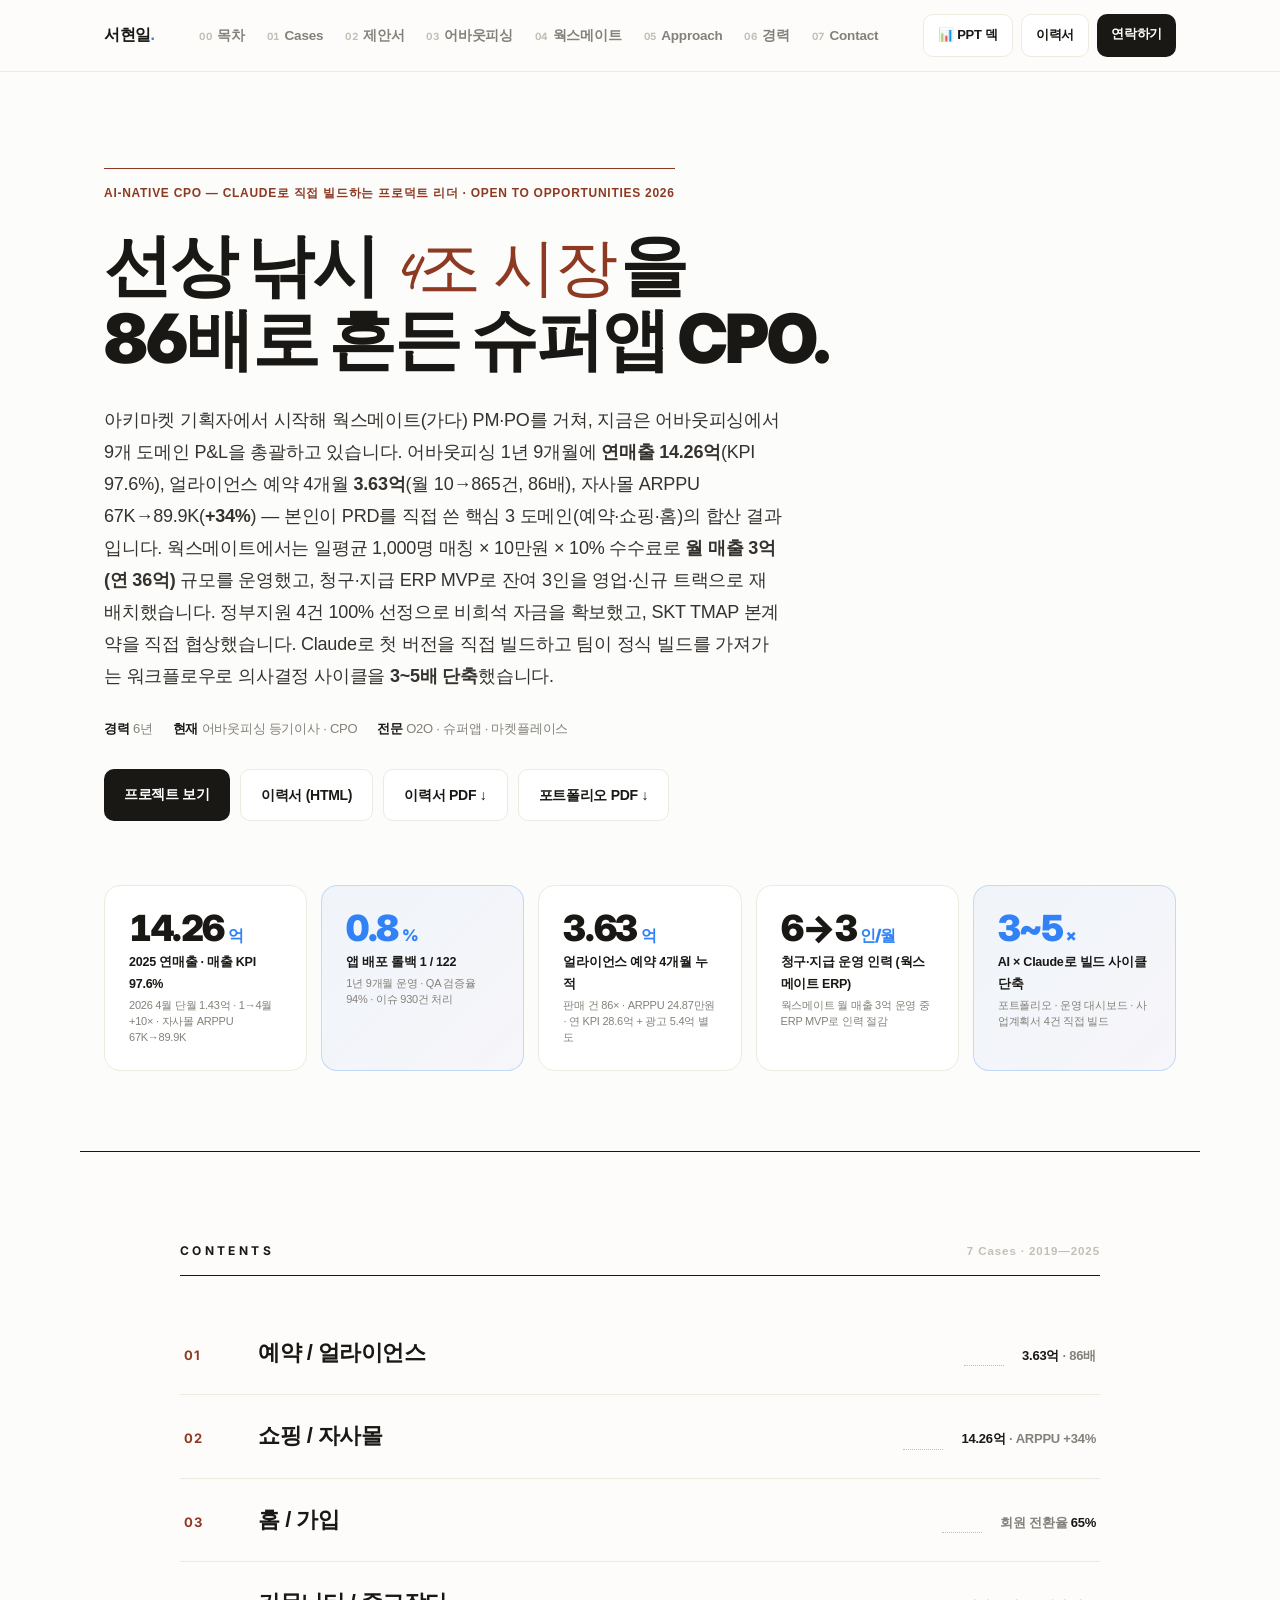
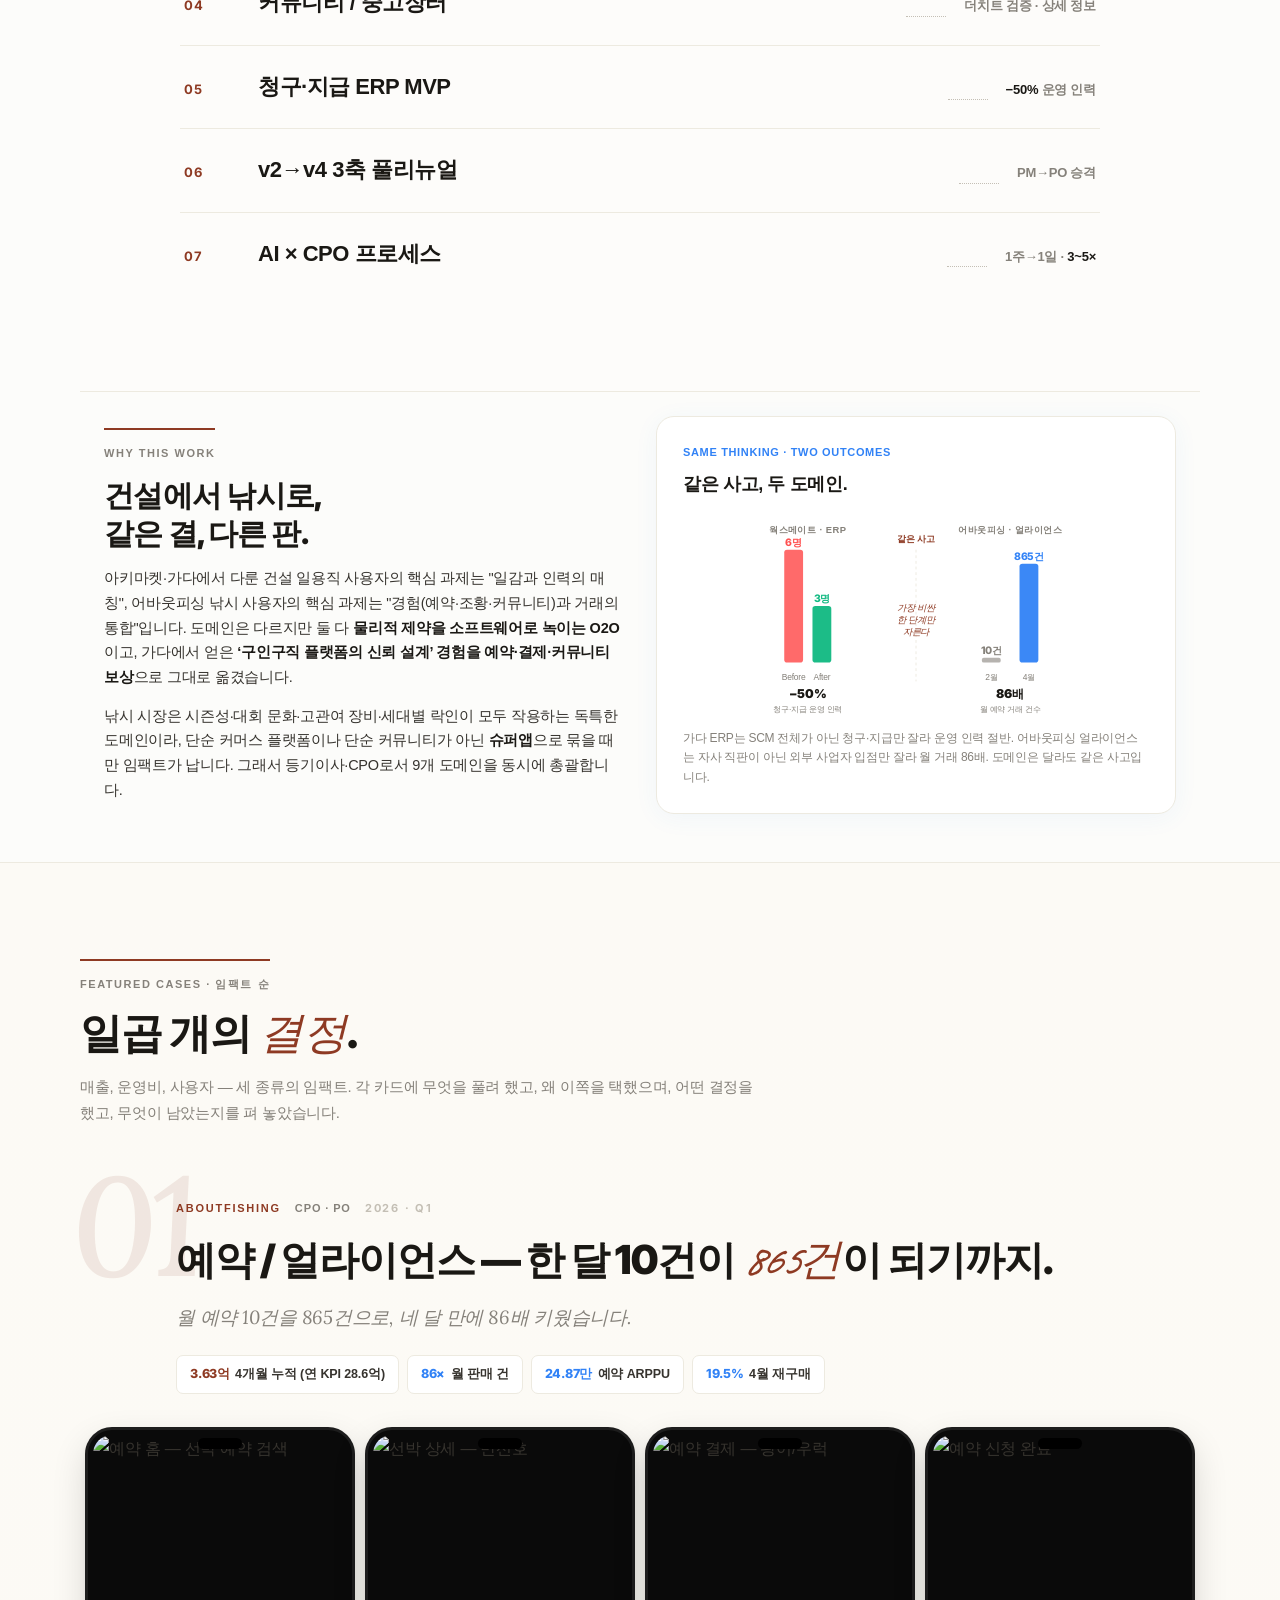
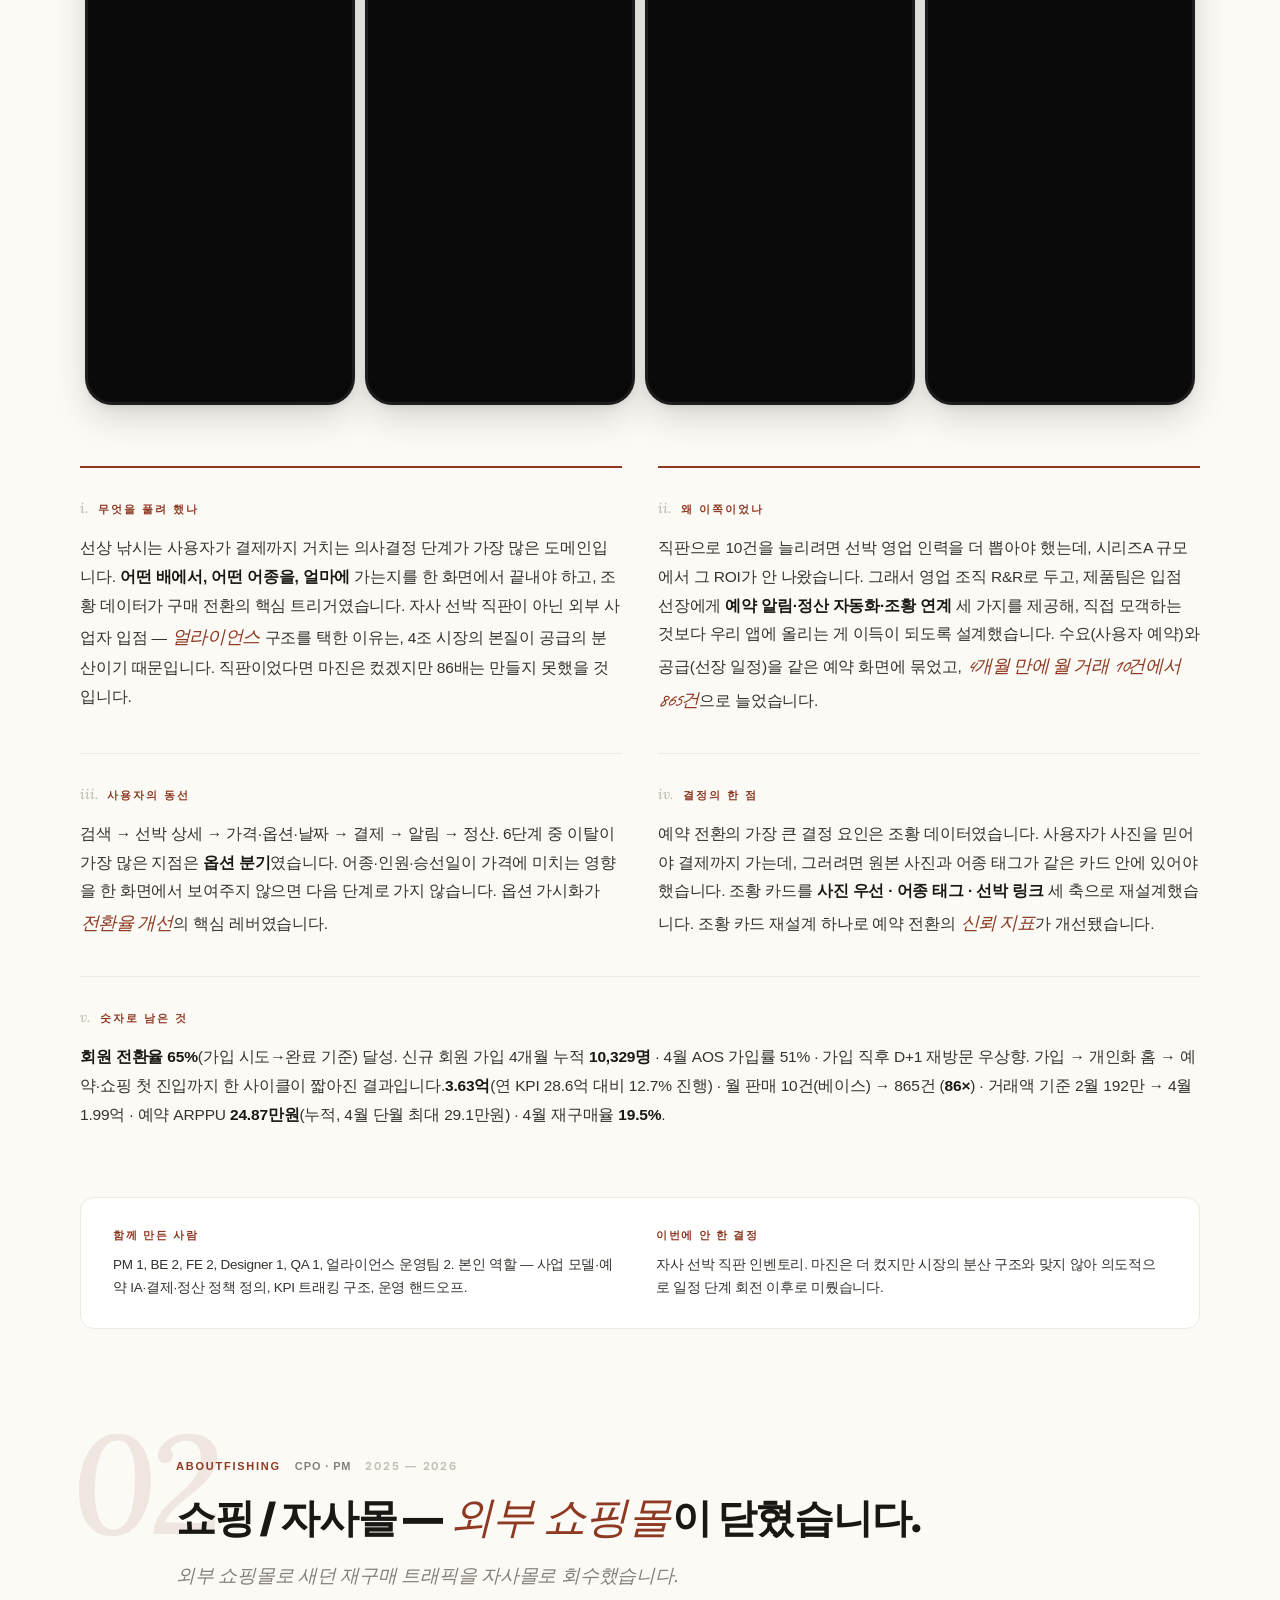
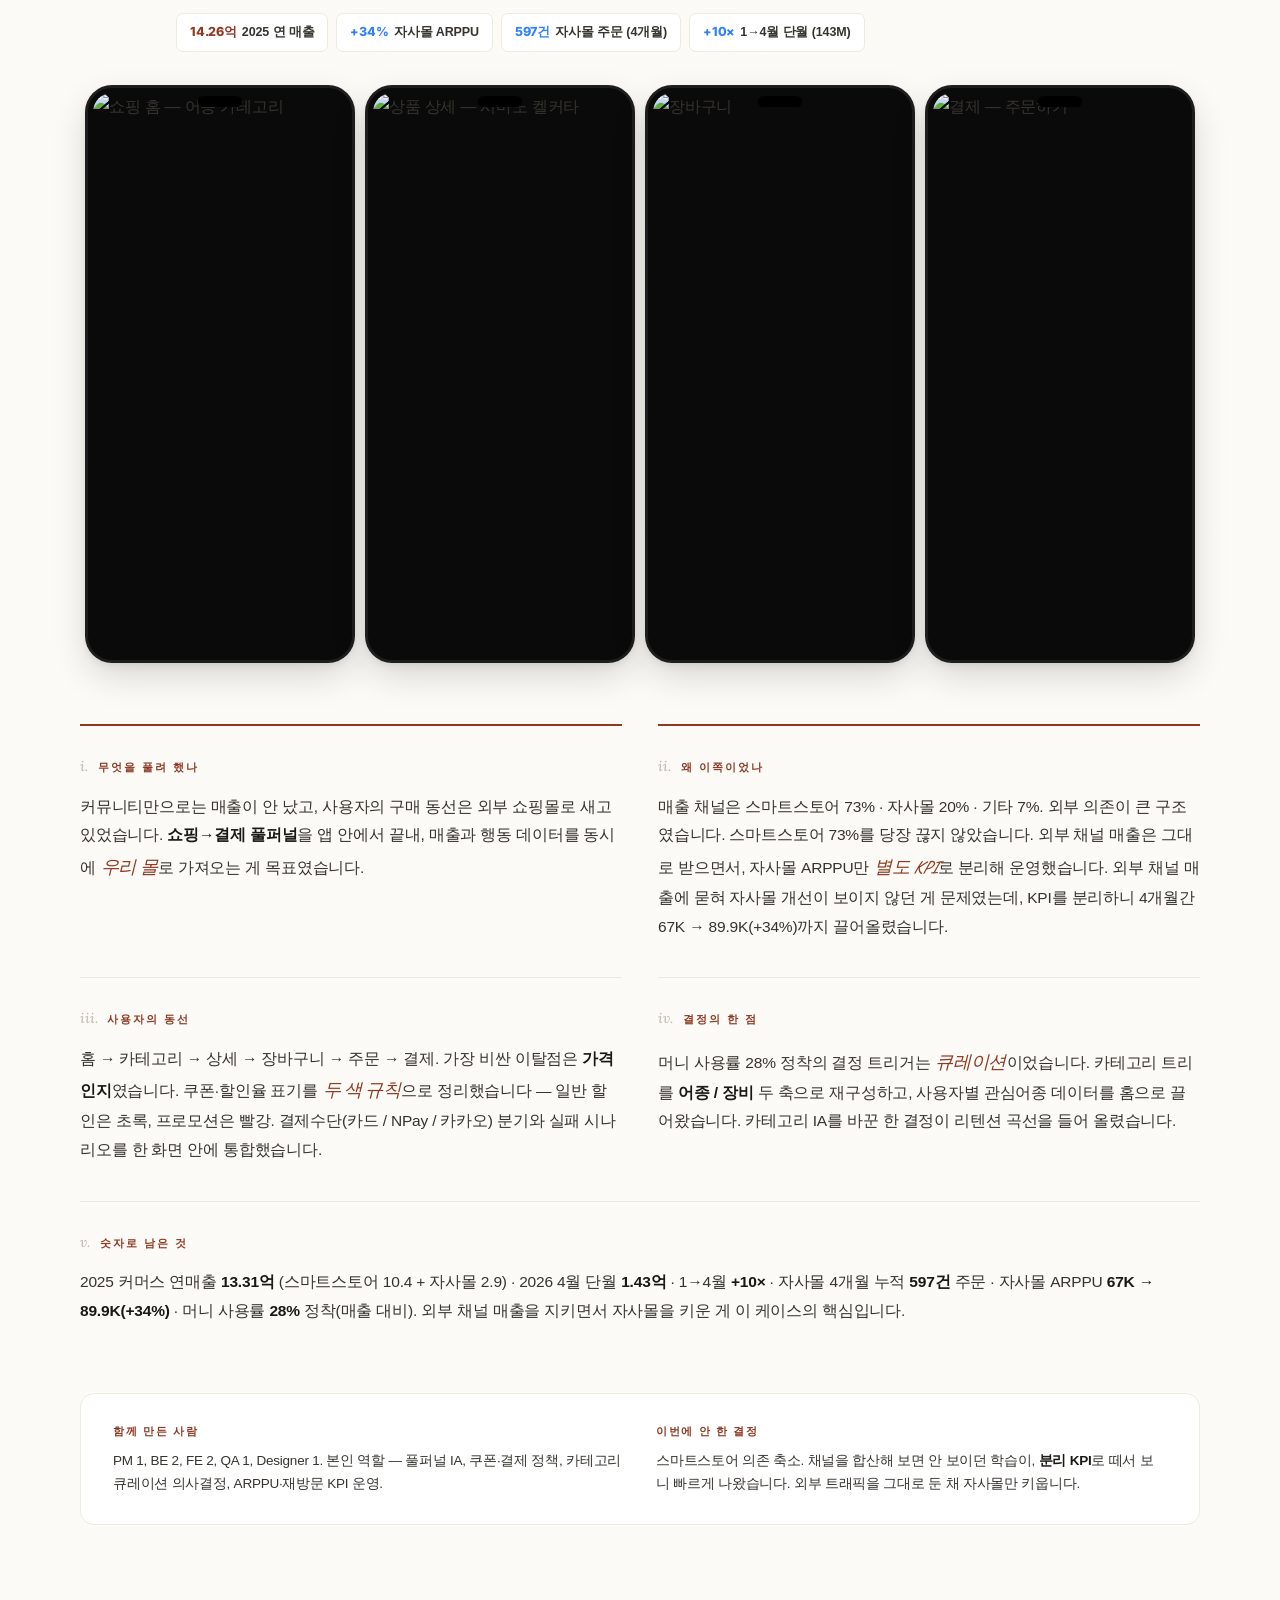
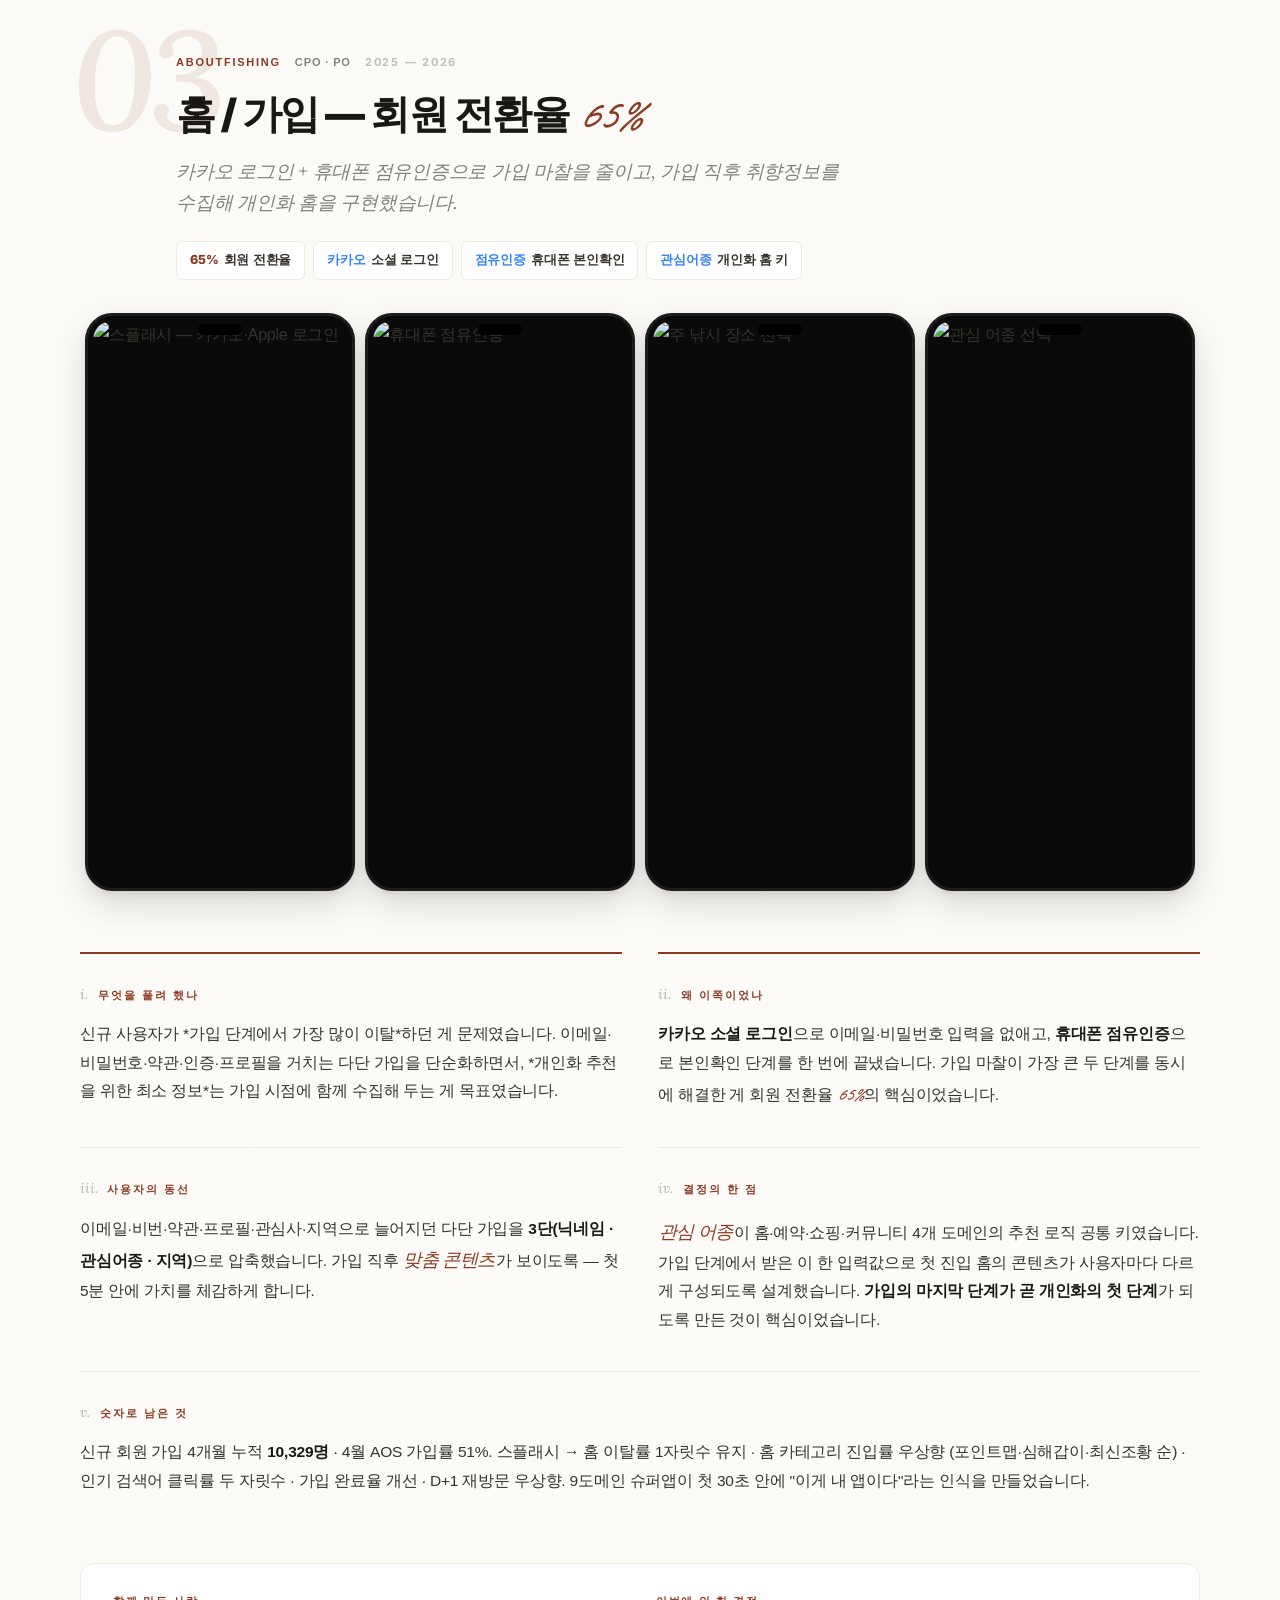
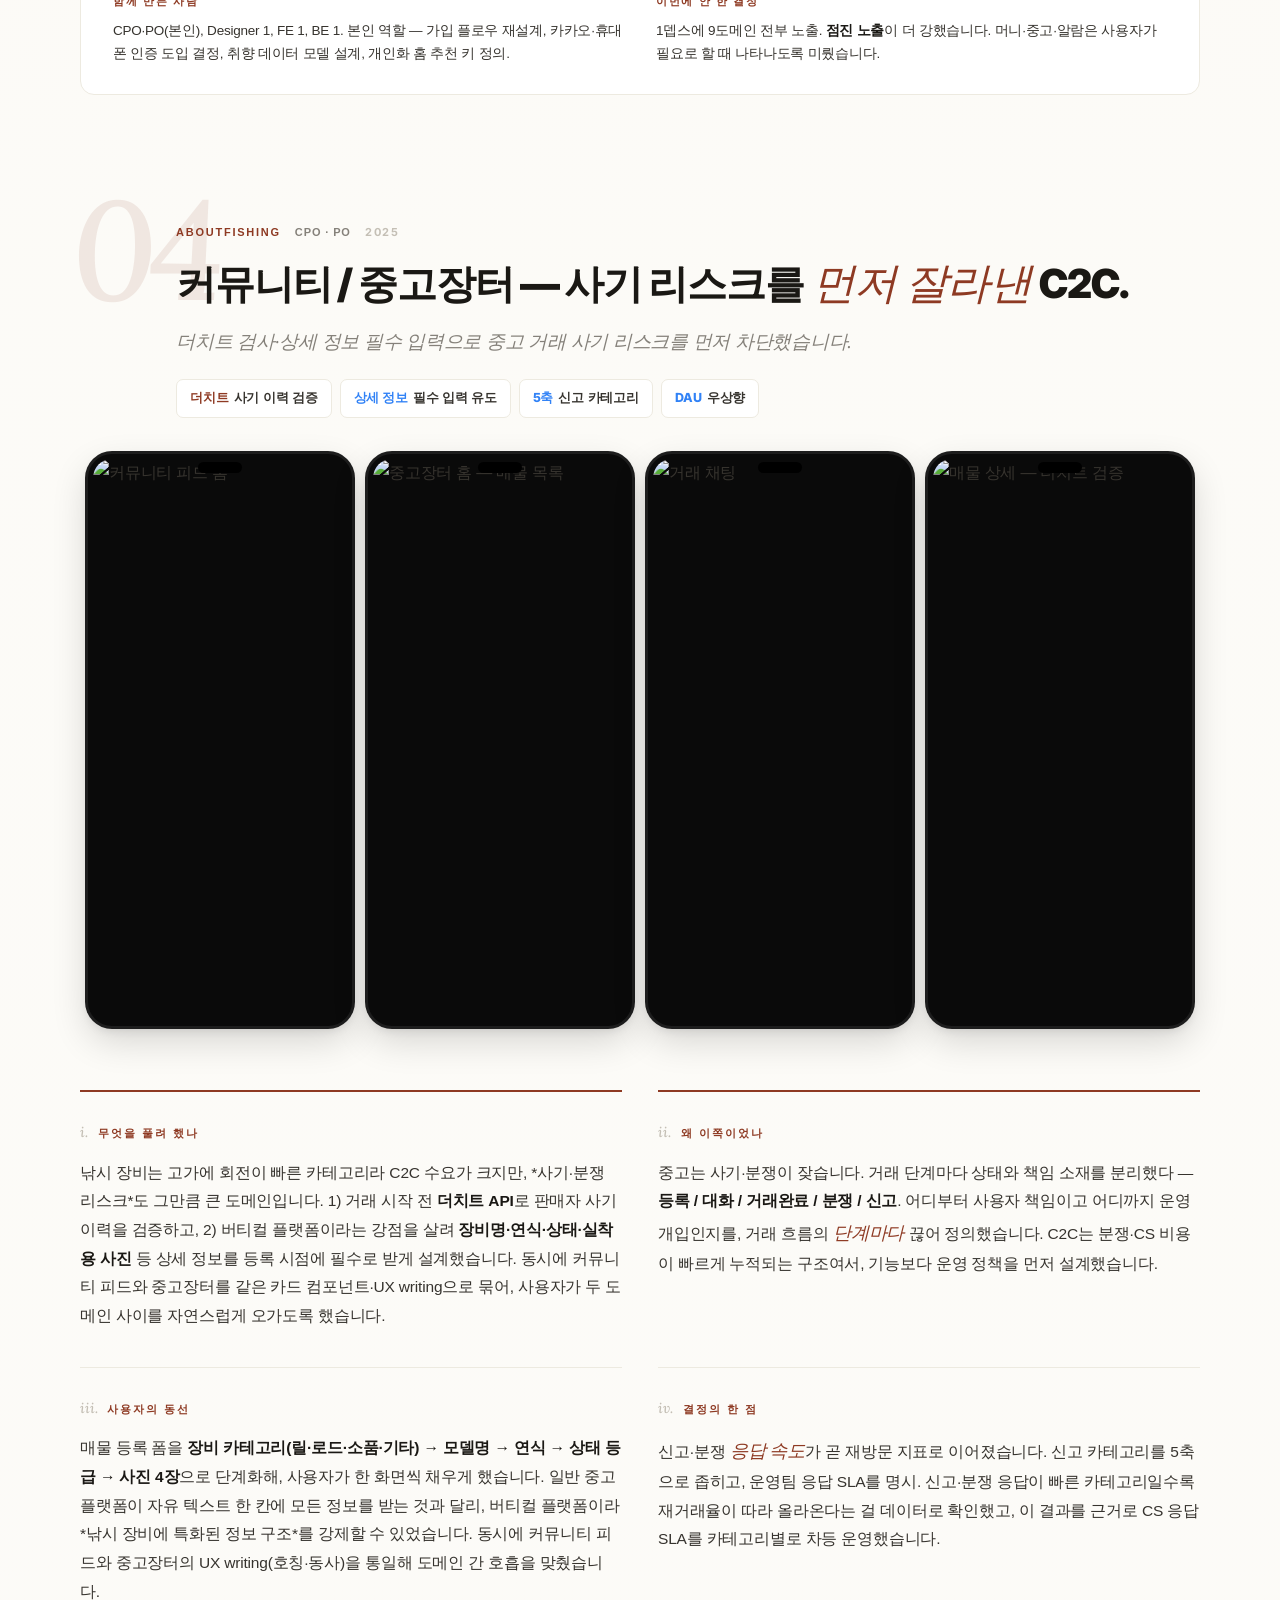
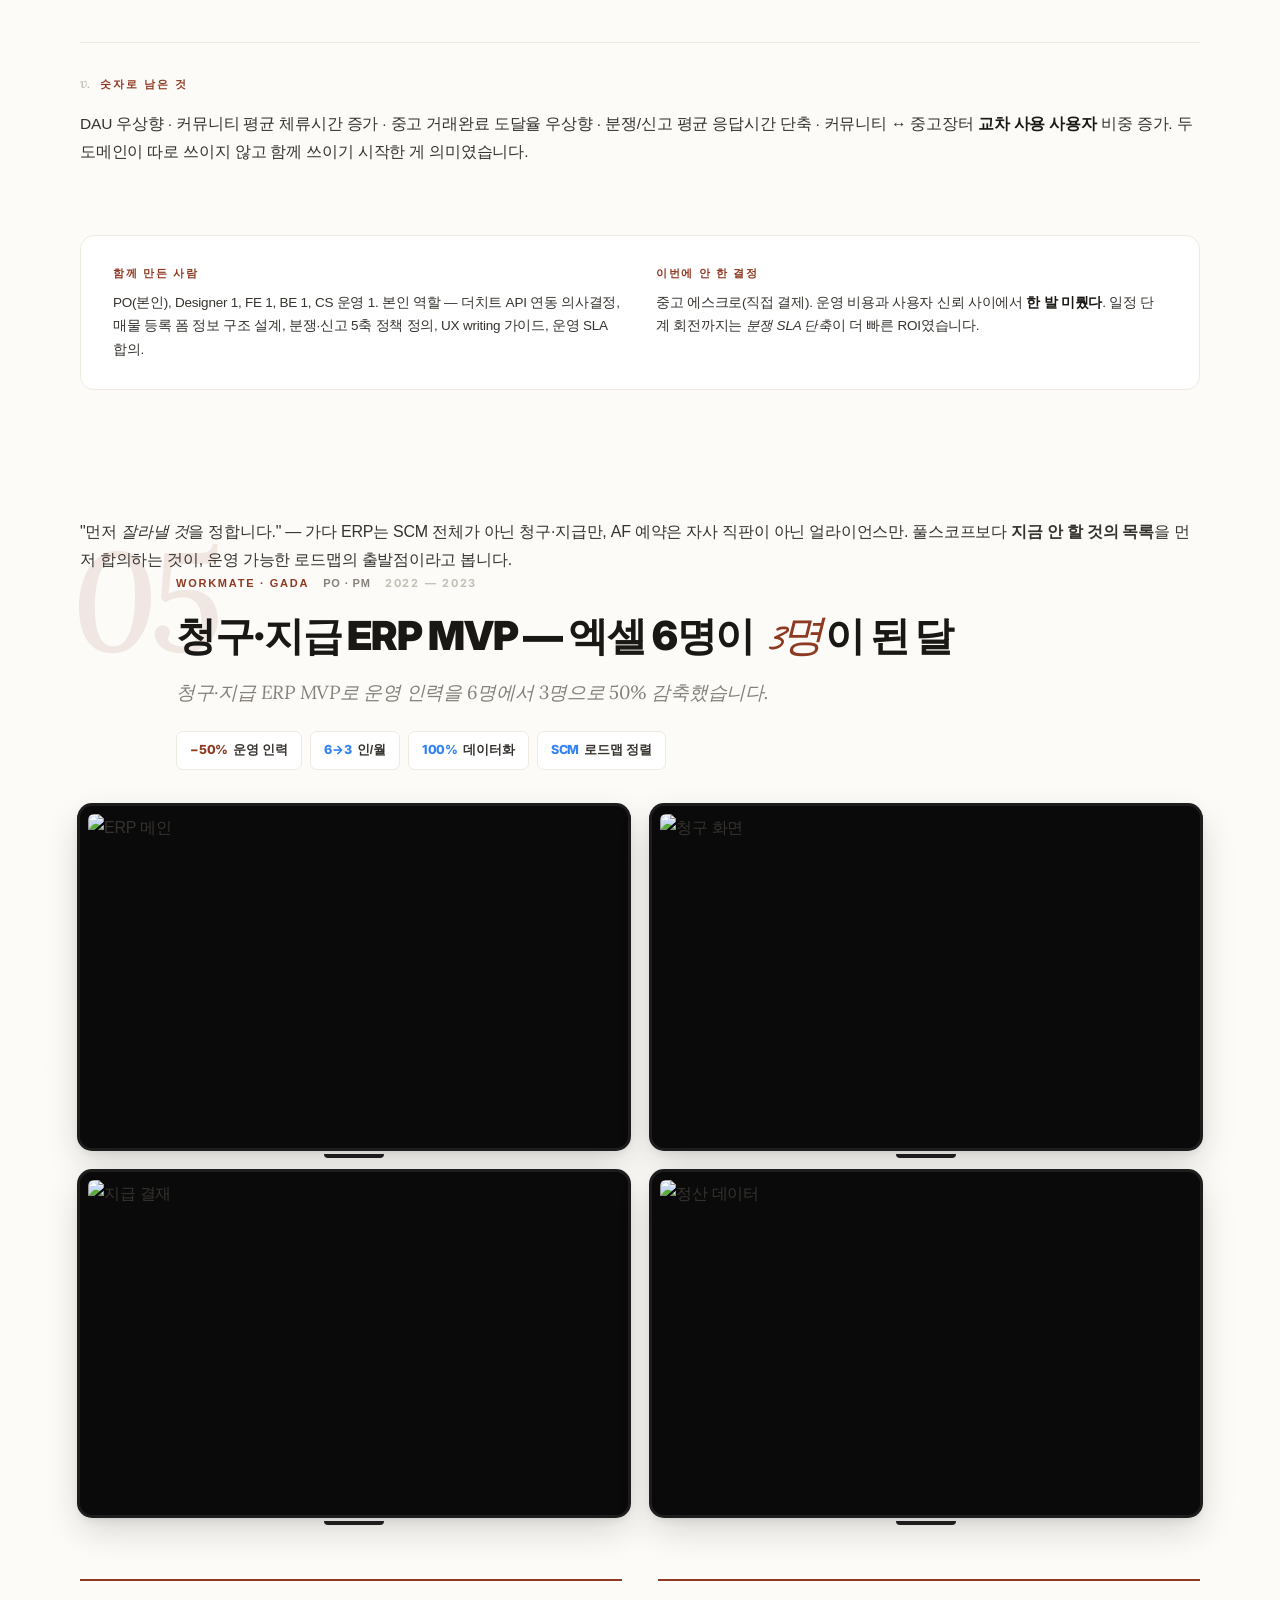
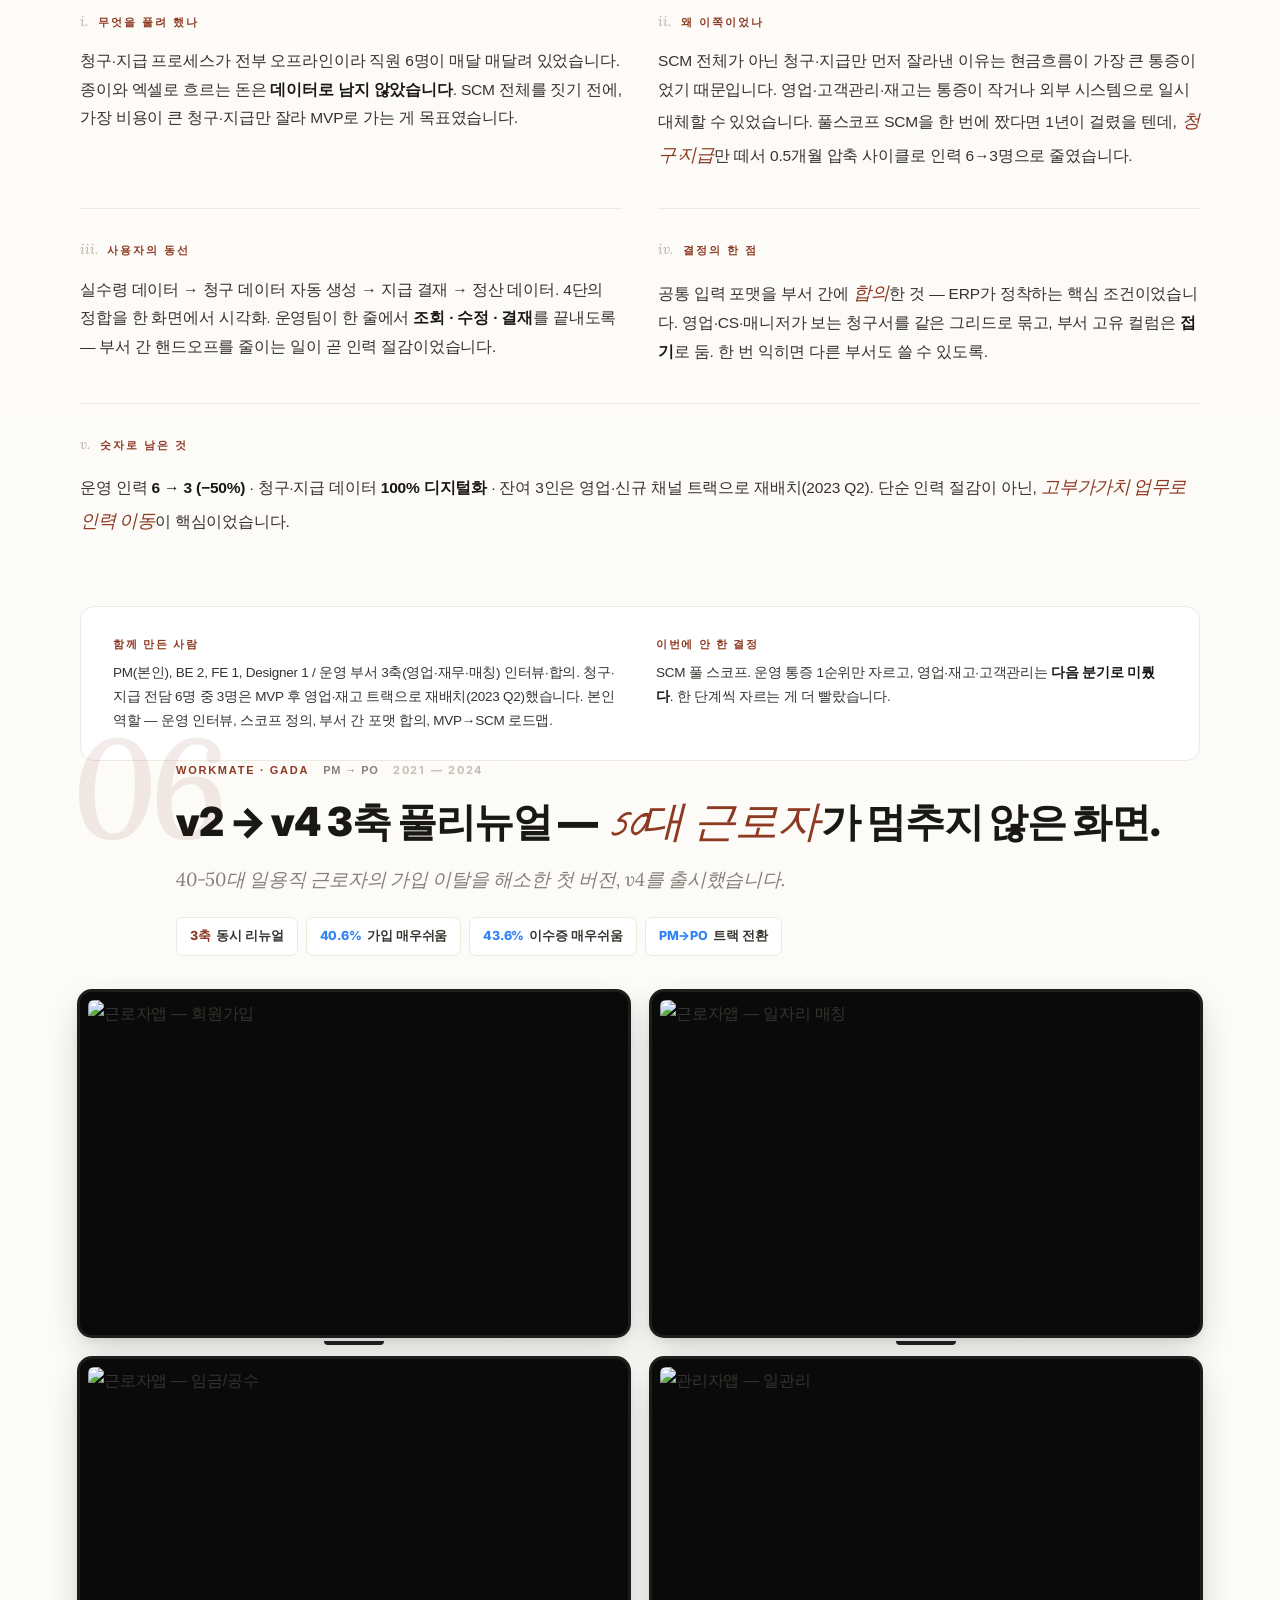
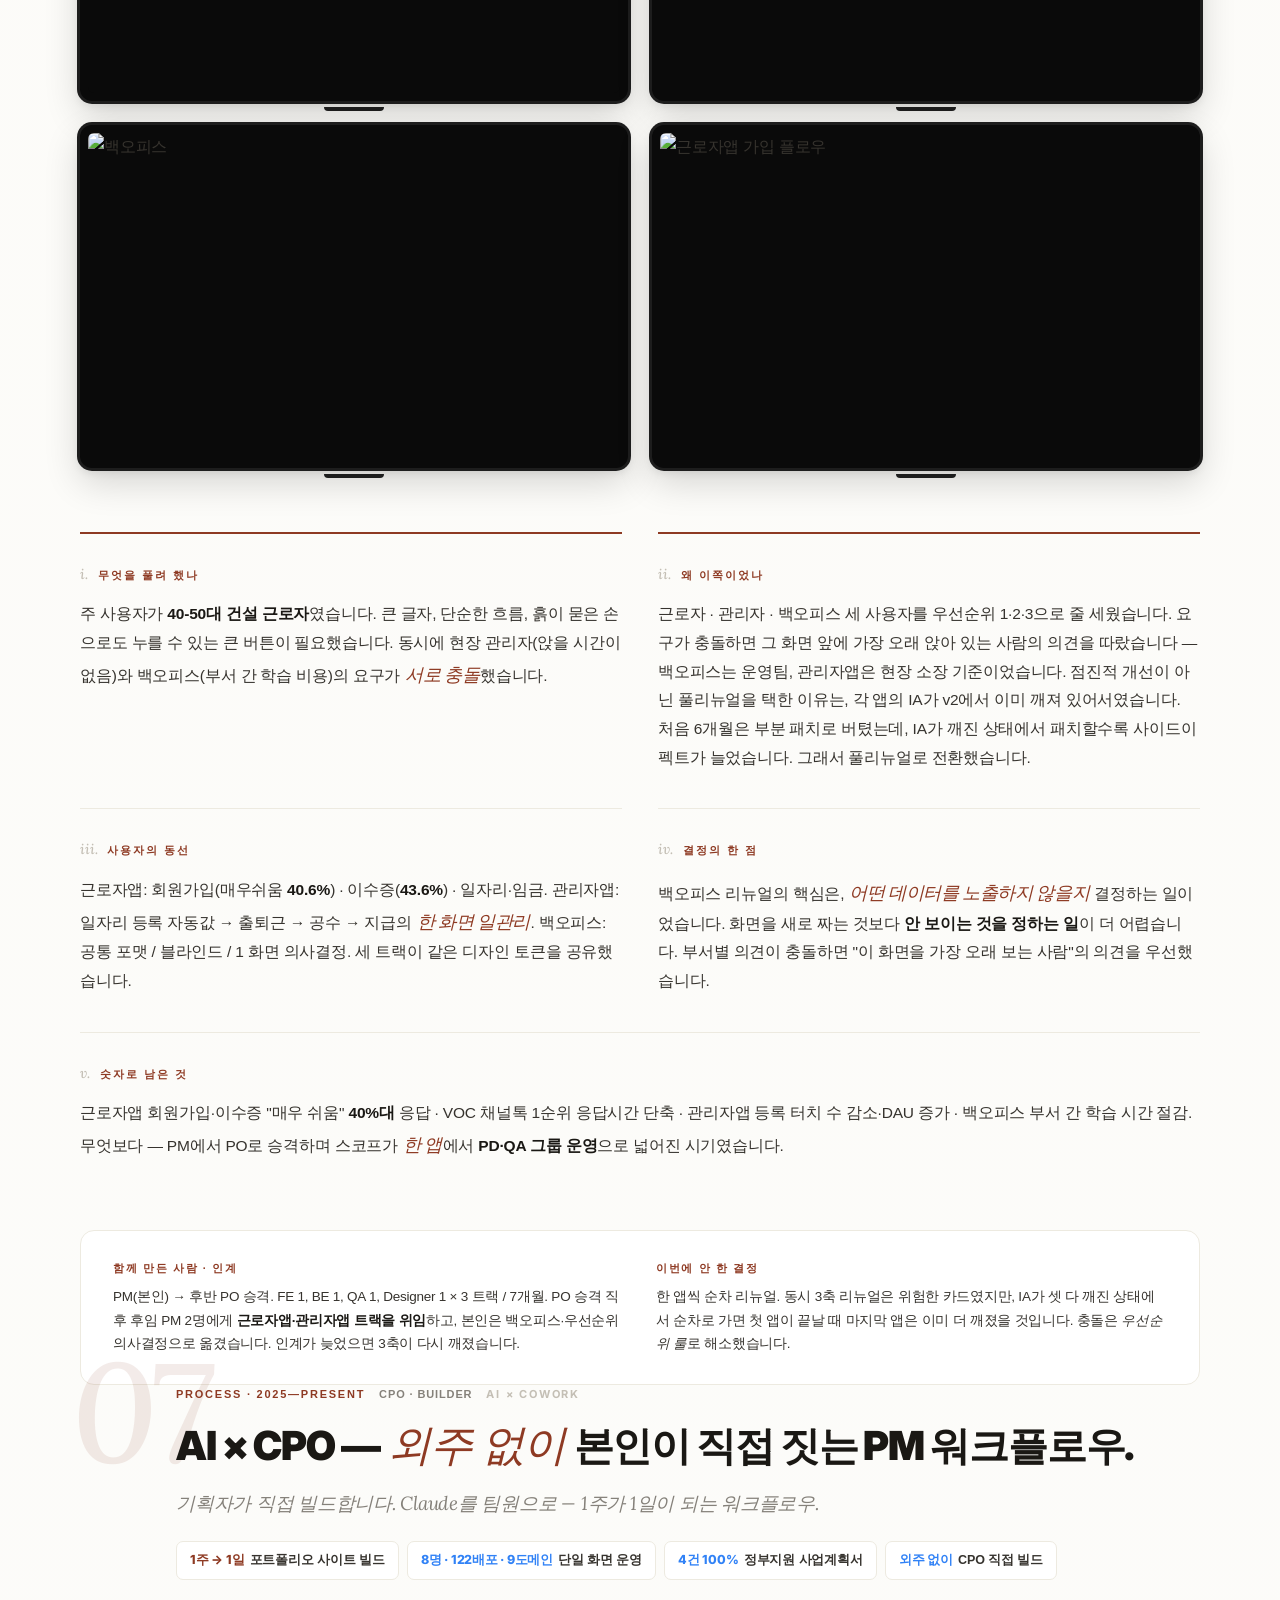
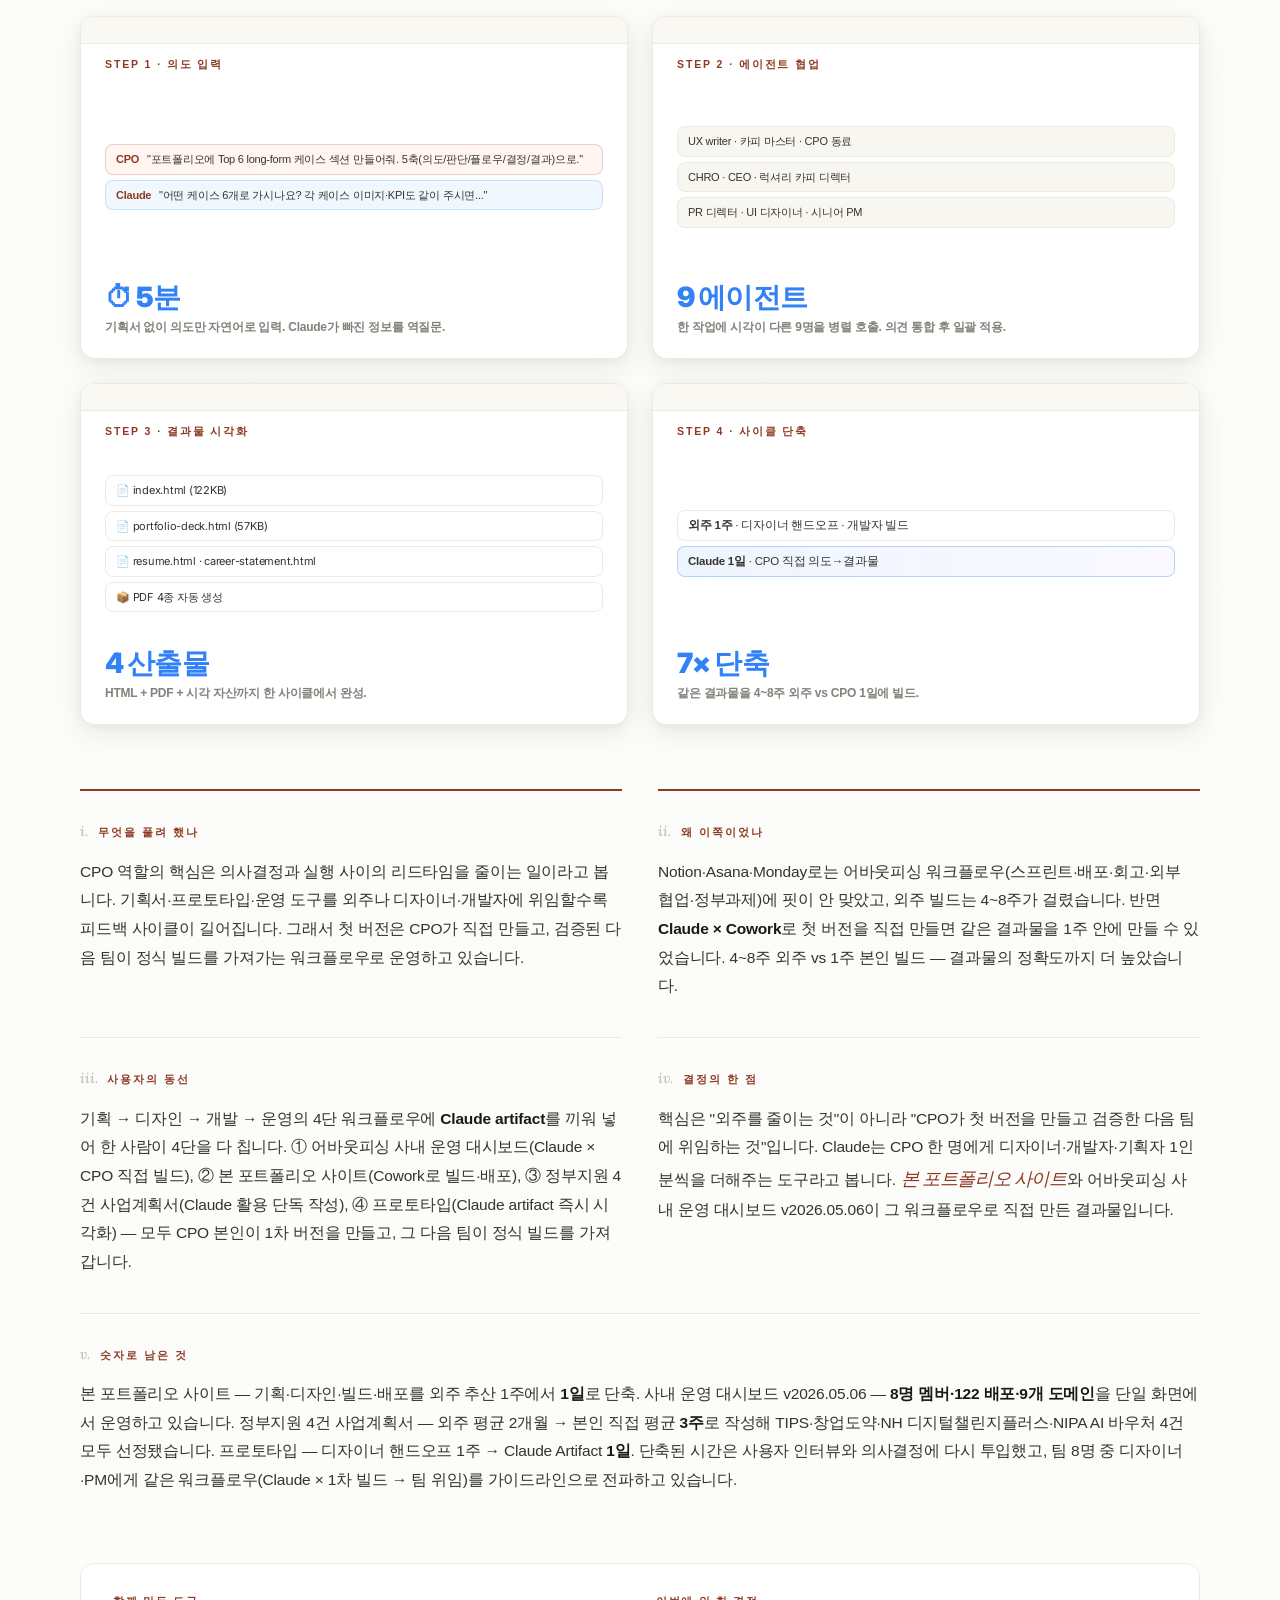
==== commit 34842d1e: "Add files via upload" ====
--- a/images/index.html
+++ b/images/index.html
@@ -942,10 +942,10 @@
 <section class="hero" id="top">
   <div class="hero-eyebrow"><span class="dot"></span><span data-edit="hero.eyebrow">AI-Native CPO — Claude로 직접 빌드하는 프로덕트 리더 · Open to opportunities 2026</span></div>
   <h1>
-    <span data-edit="hero.title1">PM · PO · CPO <em class="script">6년</em>.</span><br/>
-    <span data-edit="hero.title2" style="color:var(--ink);font-weight:900;font-size:0.62em;letter-spacing:-0.02em;">어바웃피싱 연 14.26억 · 웍스메이트 월 3억 · 9개 도메인.</span>
+    <span data-edit="hero.title1">선상 낚시 <em class="script">4조 시장</em>을</span><br/>
+    <span data-edit="hero.title2" style="color:var(--ink);font-weight:900;">86배로 흔든 슈퍼앱 CPO.</span>
   </h1>
-  <p class="lead" data-edit="hero.lead">아키마켓 기획자에서 시작해 웍스메이트(가다) PM·PO를 거쳐, 지금은 어바웃피싱에서 등기이사·CPO로 일하고 있습니다. 어바웃피싱에서 1년 9개월간 연매출 <b>14.26억</b>(KPI 97.6%), 얼라이언스 예약 4개월 <b>3.63억</b>(월 10→865건, 86배), 자사몰 ARPPU 67K→89.9K(+34%), 배포 롤백 0.8%(1/122)를 만들었고, 웍스메이트에서는 일평균 1,000명 매칭 × 10만원 × 10% 수수료로 <b>월 매출 3억(연 36억)</b>을 운영했습니다. 통증이 가장 큰 한 단계부터 MVP로 검증하고 확장합니다. 기획·문서·프로토타입 첫 버전은 <b>Claude로 직접 빌드</b>해 외주 비용을 0원으로 줄이고 의사결정 사이클을 <b>3~5배</b> 단축했습니다.</p>
+  <p class="lead" data-edit="hero.lead">아키마켓 기획자에서 시작해 웍스메이트(가다) PM·PO를 거쳐, 지금은 어바웃피싱에서 9개 도메인 P&amp;L을 총괄하고 있습니다. 어바웃피싱 1년 9개월에 <b>연매출 14.26억</b>(KPI 97.6%), 얼라이언스 예약 4개월 <b>3.63억</b>(월 10→865건, 86배), 자사몰 ARPPU 67K→89.9K(<b>+34%</b>) — 본인이 PRD를 직접 쓴 핵심 3 도메인(예약·쇼핑·홈)의 합산 결과입니다. 웍스메이트에서는 일평균 1,000명 매칭 × 10만원 × 10% 수수료로 <b>월 매출 3억(연 36억)</b> 규모를 운영했고, 청구·지급 ERP MVP로 잔여 3인을 영업·신규 트랙으로 재배치했습니다. 정부지원 4건 100% 선정으로 비희석 자금을 확보했고, SKT TMAP 본계약을 직접 협상했습니다. Claude로 첫 버전을 직접 빌드하고 팀이 정식 빌드를 가져가는 워크플로우로 의사결정 사이클을 <b>3~5배 단축</b>했습니다.</p>
 
   <div class="hero-meta">
     <span><b>경력</b> <span data-edit="hero.meta1">6년</span></span>
@@ -1014,13 +1014,13 @@
         <span class="toc-n">03</span>
         <span class="toc-t">홈 / 가입</span>
         <span class="toc-leader"></span>
-        <span class="toc-k">9 도메인 · <b>10,329</b>명</span>
+        <span class="toc-k">회원 전환율 <b>65%</b></span>
       </a></li>
       <li><a href="#case-4">
         <span class="toc-n">04</span>
         <span class="toc-t">커뮤니티 / 중고장터</span>
         <span class="toc-leader"></span>
-        <span class="toc-k">C2C 통합 · SLA</span>
+        <span class="toc-k">더치트 검증 · 상세 정보</span>
       </a></li>
       <li><a href="#case-5">
         <span class="toc-n">05</span>
@@ -1122,10 +1122,10 @@
         </div>
 
         <div class="case-shots">
-          <div class="case-shot"><img src="images/af_booking/1.jpg" alt="예약 홈 — 선박 검색" loading="lazy"></div>
-          <div class="case-shot"><img src="images/af_booking/3.jpg" alt="선박 상세 — 가격·옵션·날짜" loading="lazy"></div>
-          <div class="case-shot"><img src="images/af_booking/5.jpg" alt="예약 결제" loading="lazy"></div>
-          <div class="case-shot"><img src="images/af_booking/7.jpg" alt="예약 완료 — 확인서" loading="lazy"></div>
+          <div class="case-shot"><img src="images/af_booking/new_1.jpg" alt="예약 홈 — 선박 예약 검색" loading="lazy"></div>
+          <div class="case-shot"><img src="images/af_booking/new_2.jpg" alt="선박 상세 — 만선호" loading="lazy"></div>
+          <div class="case-shot"><img src="images/af_booking/new_3.jpg" alt="예약 결제 — 광어/우럭" loading="lazy"></div>
+          <div class="case-shot"><img src="images/af_booking/new_4.jpg" alt="예약 신청 완료" loading="lazy"></div>
         </div>
 
         <div class="case-body">
@@ -1147,7 +1147,7 @@
           </div>
           <div class="case-axis span-2">
             <h4><span class="num">v.</span> 숫자로 남은 것</h4>
-            <p>4개월 누적 거래액 <b>3.63억</b>(연 KPI 28.6억 대비 12.7% 진행) · 월 판매 10건(베이스) → 865건 (<b>86×</b>) · 거래액 기준 2월 192만 → 4월 1.99억 · 예약 ARPPU <b>24.87만원</b>(누적, 4월 단월 최대 29.1만원) · 4월 재구매율 <b>19.5%</b>.</p>
+            <p><b>회원 전환율 65%</b>(가입 시도→완료 기준) 달성. 신규 회원 가입 4개월 누적 <b>10,329명</b> · 4월 AOS 가입률 51% · 가입 직후 D+1 재방문 우상향. 가입 → 개인화 홈 → 예약·쇼핑 첫 진입까지 한 사이클이 짧아진 결과입니다.<b>3.63억</b>(연 KPI 28.6억 대비 12.7% 진행) · 월 판매 10건(베이스) → 865건 (<b>86×</b>) · 거래액 기준 2월 192만 → 4월 1.99억 · 예약 ARPPU <b>24.87만원</b>(누적, 4월 단월 최대 29.1만원) · 4월 재구매율 <b>19.5%</b>.</p>
           </div>
         </div>
 
@@ -1179,10 +1179,10 @@
         </div>
 
         <div class="case-shots">
-          <div class="case-shot"><img src="images/af_commerce/1.jpg" alt="쇼핑 홈" loading="lazy"></div>
-          <div class="case-shot"><img src="images/af_commerce/3.jpg" alt="상품 상세" loading="lazy"></div>
-          <div class="case-shot"><img src="images/af_commerce/5.jpg" alt="장바구니" loading="lazy"></div>
-          <div class="case-shot"><img src="images/af_commerce/7.jpg" alt="결제 — 쿠폰·NPay·카카오" loading="lazy"></div>
+          <div class="case-shot"><img src="images/af_commerce/new_1.jpg" alt="쇼핑 홈 — 어종 카테고리" loading="lazy"></div>
+          <div class="case-shot"><img src="images/af_commerce/new_2.jpg" alt="상품 상세 — 시마노 켈커타" loading="lazy"></div>
+          <div class="case-shot"><img src="images/af_commerce/new_3.jpg" alt="장바구니" loading="lazy"></div>
+          <div class="case-shot"><img src="images/af_commerce/new_4.jpg" alt="결제 — 주문하기" loading="lazy"></div>
         </div>
 
         <div class="case-body">
@@ -1225,31 +1225,31 @@
         <div class="case-num">03</div>
         <div class="case-head">
           <div class="case-eyebrow"><span>AboutFishing</span><span class="role">CPO · PO</span><span class="year">2025 — 2026</span></div>
-          <h3 class="case-title">홈 / 가입 — 슈퍼앱의 <em>첫 30초</em></h3>
-          <p class="case-headline">신규 사용자가 첫 30초 안에 핵심 도메인에 도달하도록 IA를 재설계했습니다.</p>
+          <h3 class="case-title">홈 / 가입 — 회원 전환율 <em>65%</em></h3>
+          <p class="case-headline">카카오 로그인 + 휴대폰 점유인증으로 가입 마찰을 줄이고, 가입 직후 취향정보를 수집해 개인화 홈을 구현했습니다.</p>
           <div class="case-chips">
-            <span class="chip"><b>9</b> 통합 도메인</span>
-            <span class="chip terra"><b>3단</b> 가입 압축</span>
-            <span class="chip"><b>4</b> 1뎁스 노출</span>
-            <span class="chip"><b>D+1</b> 재방문 우상향</span>
+            <span class="chip terra"><b>65%</b> 회원 전환율</span>
+            <span class="chip"><b>카카오</b> 소셜 로그인</span>
+            <span class="chip"><b>점유인증</b> 휴대폰 본인확인</span>
+            <span class="chip"><b>관심어종</b> 개인화 홈 키</span>
           </div>
         </div>
 
         <div class="case-shots">
-          <div class="case-shot"><img src="images/af_mypage/3.jpg" alt="가입 시작 — 닉네임" loading="lazy"></div>
-          <div class="case-shot"><img src="images/af_mypage/4.jpg" alt="관심어종 — 필수 입력" loading="lazy"></div>
-          <div class="case-shot"><img src="images/af_mypage/5.jpg" alt="가입 완료" loading="lazy"></div>
-          <div class="case-shot"><img src="images/af_home/1.jpg" alt="첫 진입 홈 — 1뎁스 4도메인" loading="lazy"></div>
+          <div class="case-shot"><img src="images/af_home/new_1.jpg" alt="스플래시 — 카카오·Apple 로그인" loading="lazy"></div>
+          <div class="case-shot"><img src="images/af_home/new_2.jpg" alt="휴대폰 점유인증" loading="lazy"></div>
+          <div class="case-shot"><img src="images/af_home/new_3.jpg" alt="주 낚시 장소 선택" loading="lazy"></div>
+          <div class="case-shot"><img src="images/af_home/new_4.jpg" alt="관심 어종 선택" loading="lazy"></div>
         </div>
 
         <div class="case-body">
           <div class="case-axis terra">
             <h4><span class="num">i.</span> 무엇을 풀려 했나</h4>
-            <p>9개 도메인을 가진 슈퍼앱의 가장 큰 적은 <b>공허한 홈</b>입니다. 무엇을 할 수 있는지 30초 안에 보여주지 못하면 사용자는 떠납니다. 가입은 짧을수록 좋지만, 너무 짧으면 개인화가 안 됩니다. 첫 진입을 <em>압축</em>하는 일이 곧 머무름의 이유가 됩니다.</p>
+            <p>신규 사용자가 *가입 단계에서 가장 많이 이탈*하던 게 문제였습니다. 이메일·비밀번호·약관·인증·프로필을 거치는 다단 가입을 단순화하면서, *개인화 추천을 위한 최소 정보*는 가입 시점에 함께 수집해 두는 게 목표였습니다.</p>
           </div>
           <div class="case-axis terra">
             <h4><span class="num">ii.</span> 왜 이쪽이었나</h4>
-            <p>1뎁스에는 <b>예약·쇼핑·커뮤니티·챔피언십</b> 4개만 남기고, 나머지 5개(머니·중고·알람·마이페이지·출석)는 2뎁스로 내렸습니다. 9개를 다 보여주면 첫 클릭 결정 시간이 늘어나 가입 직후 이탈이 올라갑니다. 슈퍼앱 IA에서 가장 어려운 결정은 1뎁스에 무엇을 넣을지가 아니라, <em>무엇을 뺄지</em>를 정하는 일이었습니다.</p>
+            <p><b>카카오 소셜 로그인</b>으로 이메일·비밀번호 입력을 없애고, <b>휴대폰 점유인증</b>으로 본인확인 단계를 한 번에 끝냈습니다. 가입 마찰이 가장 큰 두 단계를 동시에 해결한 게 회원 전환율 <em>65%</em>의 핵심이었습니다.</p>
           </div>
           <div class="case-axis">
             <h4><span class="num">iii.</span> 사용자의 동선</h4>
@@ -1257,7 +1257,7 @@
           </div>
           <div class="case-axis">
             <h4><span class="num">iv.</span> 결정의 한 점</h4>
-            <p>관심어종은 단순 라벨이 아닌, <b>전 도메인 추천 로직의 공통 키값</b>입니다. 가입 마지막 단계에서 관심어종을 받아, 홈·예약·쇼핑·커뮤니티의 첫 콘텐츠 키로 썼습니다. 한 입력값을 네 화면이 공유했습니다.</p>
+            <p><em>관심 어종</em>이 홈·예약·쇼핑·커뮤니티 4개 도메인의 추천 로직 공통 키였습니다. 가입 단계에서 받은 이 한 입력값으로 첫 진입 홈의 콘텐츠가 사용자마다 다르게 구성되도록 설계했습니다. <b>가입의 마지막 단계가 곧 개인화의 첫 단계</b>가 되도록 만든 것이 핵심이었습니다.</p>
           </div>
           <div class="case-axis span-2">
             <h4><span class="num">v.</span> 숫자로 남은 것</h4>
@@ -1268,7 +1268,7 @@
         <div class="case-meta">
           <div class="case-meta-block">
             <span class="meta-label">함께 만든 사람</span>
-            CPO·PO(본인), Designer 1, FE 1, BE 1. 본인 역할 — 9도메인 IA 의사결정, 1뎁스 노출 도메인 선별, 가입 압축 정책, 관심어종 데이터 모델.
+            CPO·PO(본인), Designer 1, FE 1, BE 1. 본인 역할 — 가입 플로우 재설계, 카카오·휴대폰 인증 도입 결정, 취향 데이터 모델 설계, 개인화 홈 추천 키 정의.
           </div>
           <div class="case-meta-block">
             <span class="meta-label">이번에 안 한 결정</span>
@@ -1282,27 +1282,27 @@
         <div class="case-num">04</div>
         <div class="case-head">
           <div class="case-eyebrow"><span>AboutFishing</span><span class="role">CPO · PO</span><span class="year">2025</span></div>
-          <h3 class="case-title">커뮤니티 / 중고장터 — 피드와 C2C 거래를 <em>단일 동선</em>으로.</h3>
-          <p class="case-headline">커뮤니티 피드와 중고장터를 단일 동선으로 연결해 교차 사용을 유도했습니다.</p>
+          <h3 class="case-title">커뮤니티 / 중고장터 — 사기 리스크를 <em>먼저 잘라낸</em> C2C.</h3>
+          <p class="case-headline">더치트 검사·상세 정보 필수 입력으로 중고 거래 사기 리스크를 먼저 차단했습니다.</p>
           <div class="case-chips">
+            <span class="chip terra"><b>더치트</b> 사기 이력 검증</span>
+            <span class="chip"><b>상세 정보</b> 필수 입력 유도</span>
+            <span class="chip"><b>5축</b> 신고 카테고리</span>
             <span class="chip"><b>DAU</b> 우상향</span>
-            <span class="chip terra"><b>5축</b> 신고 카테고리</span>
-            <span class="chip"><b>교차 사용</b> 증가</span>
-            <span class="chip"><b>SLA</b> 응답시간 단축</span>
           </div>
         </div>
 
         <div class="case-shots">
           <div class="case-shot"><img src="images/af_community/1.jpg" alt="커뮤니티 피드 홈" loading="lazy"></div>
-          <div class="case-shot"><img src="images/af_market/1.jpg" alt="중고장터 홈 — 매물 목록" loading="lazy"></div>
-          <div class="case-shot"><img src="images/af_market/3.jpg" alt="매물 상세" loading="lazy"></div>
-          <div class="case-shot"><img src="images/af_market/5.jpg" alt="거래 채팅" loading="lazy"></div>
+          <div class="case-shot"><img src="images/af_market/new_1.jpg" alt="중고장터 홈 — 매물 목록" loading="lazy"></div>
+          <div class="case-shot"><img src="images/af_market/new_2.jpg" alt="거래 채팅" loading="lazy"></div>
+          <div class="case-shot"><img src="images/af_market/new_3.jpg" alt="매물 상세 — 더치트 검증" loading="lazy"></div>
         </div>
 
         <div class="case-body">
           <div class="case-axis terra">
             <h4><span class="num">i.</span> 무엇을 풀려 했나</h4>
-            <p>커머스만으로는 DAU가 안 나옵니다. 사용자가 매일 들어와도 할 일이 있는 <b>커뮤니티 피드</b>와 <b>중고장터 매물</b>을 같은 UX writing·같은 카드 컴포넌트로 통일해, 두 도메인 사이를 자연스럽게 오가게 만드는 게 목표였습니다.</p>
+            <p>낚시 장비는 고가에 회전이 빠른 카테고리라 C2C 수요가 크지만, *사기·분쟁 리스크*도 그만큼 큰 도메인입니다. 1) 거래 시작 전 <b>더치트 API</b>로 판매자 사기 이력을 검증하고, 2) 버티컬 플랫폼이라는 강점을 살려 <b>장비명·연식·상태·실착용 사진</b> 등 상세 정보를 등록 시점에 필수로 받게 설계했습니다. 동시에 커뮤니티 피드와 중고장터를 같은 카드 컴포넌트·UX writing으로 묶어, 사용자가 두 도메인 사이를 자연스럽게 오가도록 했습니다.</p>
           </div>
           <div class="case-axis terra">
             <h4><span class="num">ii.</span> 왜 이쪽이었나</h4>
@@ -1310,7 +1310,7 @@
           </div>
           <div class="case-axis">
             <h4><span class="num">iii.</span> 사용자의 동선</h4>
-            <p>커뮤니티 피드와 중고장터의 <b>UX writing</b>(호칭·동사)을 통일했습니다. 게시판 댓글 → 매물 → 채팅 → 거래완료까지, 화면 전환에도 사용자 톤이 끊기지 않도록 설계했습니다.</p>
+            <p>매물 등록 폼을 <b>장비 카테고리(릴·로드·소품·기타) → 모델명 → 연식 → 상태 등급 → 사진 4장</b>으로 단계화해, 사용자가 한 화면씩 채우게 했습니다. 일반 중고 플랫폼이 자유 텍스트 한 칸에 모든 정보를 받는 것과 달리, 버티컬 플랫폼이라 *낚시 장비에 특화된 정보 구조*를 강제할 수 있었습니다. 동시에 커뮤니티 피드와 중고장터의 UX writing(호칭·동사)을 통일해 도메인 간 호흡을 맞췄습니다.</p>
           </div>
           <div class="case-axis">
             <h4><span class="num">iv.</span> 결정의 한 점</h4>
@@ -1325,7 +1325,7 @@
         <div class="case-meta">
           <div class="case-meta-block">
             <span class="meta-label">함께 만든 사람</span>
-            PO(본인), Designer 1, FE 1, BE 1, CS 운영 1. 본인 역할 — 피드+C2C 상태머신 통합 설계, 분쟁·신고 정책 정의, UX writing 가이드, 운영 SLA 합의.
+            PO(본인), Designer 1, FE 1, BE 1, CS 운영 1. 본인 역할 — 더치트 API 연동 의사결정, 매물 등록 폼 정보 구조 설계, 분쟁·신고 5축 정책 정의, UX writing 가이드, 운영 SLA 합의.
           </div>
           <div class="case-meta-block">
             <span class="meta-label">이번에 안 한 결정</span>
@@ -1333,11 +1333,7 @@
           </div>
         </div>
       </article>
-
-      <!-- ===== META DIVIDER ===== -->
-      <div class="cases-divider">
-        <div class="label">여섯 케이스를 관통하는 한 원칙</div>
-        <p class="quote">"먼저 <em>잘라낼 것</em>을 정합니다." — 가다 ERP는 SCM 전체가 아닌 청구·지급만, AF 예약은 자사 직판이 아닌 얼라이언스만. 풀스코프보다 <b>지금 안 할 것의 목록</b>을 먼저 합의하는 것이, 운영 가능한 로드맵의 출발점이라고 봅니다.</p>
+      <p class="quote">"먼저 <em>잘라낼 것</em>을 정합니다." — 가다 ERP는 SCM 전체가 아닌 청구·지급만, AF 예약은 자사 직판이 아닌 얼라이언스만. 풀스코프보다 <b>지금 안 할 것의 목록</b>을 먼저 합의하는 것이, 운영 가능한 로드맵의 출발점이라고 봅니다.</p>
       </div>
 
       <!-- ===== CASE 05 — 가다 ERP MVP ===== -->
@@ -1381,7 +1377,7 @@
           </div>
           <div class="case-axis span-2">
             <h4><span class="num">v.</span> 숫자로 남은 것</h4>
-            <p>운영 인력 <b>6 → 3 (−50%)</b> · 청구·지급 데이터 <b>100% 디지털화</b> · 이후 SCM(영업·고객관리)으로 확장하는 2단계 로드맵 정렬. 인력 절감 그 자체보다 <em>데이터가 된 청구·지급</em>이 다음 단계의 출발점이 됐습니다.</p>
+            <p>운영 인력 <b>6 → 3 (−50%)</b> · 청구·지급 데이터 <b>100% 디지털화</b> · 잔여 3인은 영업·신규 채널 트랙으로 재배치(2023 Q2). 단순 인력 절감이 아닌, <em>고부가가치 업무로 인력 이동</em>이 핵심이었습니다.</p>
           </div>
         </div>
 
@@ -1532,7 +1528,7 @@
           </div>
           <div class="case-axis span-2">
             <h4><span class="num">v.</span> 숫자로 남은 것</h4>
-            <p>본 포트폴리오 사이트 — 기획·디자인·빌드·배포를 외주 추산 1주에서 <b>1일</b>로 단축. 사내 운영 대시보드 v2026.05.06 — <b>8명 멤버·122 배포·9개 도메인</b>을 단일 화면에서 운영하고 있습니다. 정부지원 4건 사업계획서 — 외주 평균 2개월 → 본인 직접 평균 <b>3주</b>로 작성해 TIPS·창업도약·NH 디지털챌린지플러스·NIPA AI 바우처 4건 모두 선정됐습니다. 프로토타입 — 디자이너 핸드오프 1주 → Claude Artifact <b>1일</b>. 단축된 시간은 사용자 인터뷰와 의사결정에 다시 투입했습니다.</p>
+            <p>본 포트폴리오 사이트 — 기획·디자인·빌드·배포를 외주 추산 1주에서 <b>1일</b>로 단축. 사내 운영 대시보드 v2026.05.06 — <b>8명 멤버·122 배포·9개 도메인</b>을 단일 화면에서 운영하고 있습니다. 정부지원 4건 사업계획서 — 외주 평균 2개월 → 본인 직접 평균 <b>3주</b>로 작성해 TIPS·창업도약·NH 디지털챌린지플러스·NIPA AI 바우처 4건 모두 선정됐습니다. 프로토타입 — 디자이너 핸드오프 1주 → Claude Artifact <b>1일</b>. 단축된 시간은 사용자 인터뷰와 의사결정에 다시 투입했고, 팀 8명 중 디자이너·PM에게 같은 워크플로우(Claude × 1차 빌드 → 팀 위임)를 가이드라인으로 전파하고 있습니다.</p>
           </div>
         </div>
 
@@ -1564,7 +1560,7 @@
         <div class="ppt-body">
           <div class="ppt-label">2025 · 어바웃피싱</div>
           <div class="ppt-title">창업도약<br/>패키지</div>
-          <div class="ppt-sub">중소벤처기업부 · 단독 작성 · 선정</div>
+          <div class="ppt-sub">중소벤처기업부 · 주도 작성 · 선정</div>
         </div>
       </div>
       <div class="ppt-meta">
@@ -1577,7 +1573,7 @@
         <div class="ppt-body">
           <div class="ppt-label">2021 · 웍스메이트</div>
           <div class="ppt-title">TIPS<br/>프로그램</div>
-          <div class="ppt-sub">중소벤처기업부 · 단독 작성 · 선정</div>
+          <div class="ppt-sub">중소벤처기업부 · 주도 작성 · 선정</div>
         </div>
       </div>
       <div class="ppt-meta">
@@ -1590,7 +1586,7 @@
         <div class="ppt-body">
           <div class="ppt-label">2022 · 웍스메이트</div>
           <div class="ppt-title">NH 디지털<br/>챌린지플러스</div>
-          <div class="ppt-sub">NH농협 · 단독 작성 · 선정</div>
+          <div class="ppt-sub">NH농협 · 주도 작성 · 선정</div>
         </div>
       </div>
       <div class="ppt-meta">
@@ -1603,7 +1599,7 @@
         <div class="ppt-body">
           <div class="ppt-label">2023 · 웍스메이트</div>
           <div class="ppt-title">NIPA<br/>AI 바우처</div>
-          <div class="ppt-sub">정보통신산업진흥원 · 단독 작성 · 선정</div>
+          <div class="ppt-sub">정보통신산업진흥원 · 주도 작성 · 선정</div>
         </div>
       </div>
       <div class="ppt-meta">
@@ -2242,7 +2238,7 @@
       <div class="approach-card"><div class="ic">②</div><h3 data-edit="approach.a2.h">목소리와 숫자, 같은 책상 위에</h3><p data-edit="approach.a2.p">FGI / 채널톡 VOC와 GA / Redash / DB raw 데이터를 함께 봅니다. ‘이탈 후 재진입’ 같이 GA로는 잡히지 않는 행동을 DB로 보강해 정책에 반영합니다.</p></div>
       <div class="approach-card"><div class="ic">③</div><h3 data-edit="approach.a3.h">먼저 잘라낼 것부터.</h3><p data-edit="approach.a3.p">리소스·일정·정책의 제약은 늘 있고, 가장 멀리 가는 길은 무엇을 안 할지부터 정해집니다.</p></div>
       <div class="approach-card"><div class="ic">④</div><h3 data-edit="approach.a4.h">PM이 팀과 멀면 이슈가 늦게 올라옵니다</h3><p data-edit="approach.a4.p">PM이 팀과 물리적·심리적으로 거리가 있으면 이슈가 늦게 올라옵니다. Daily Scrum + 주간 1:1 + 격주 커피챗을 루틴으로 박아, 의견이 모이는 자리를 매일 만듭니다.</p></div>
-      <div class="approach-card"><div class="ic">⑤</div><h3 data-edit="approach.a5.h">회고는 짧게, 세 줄로</h3><p data-edit="approach.a5.p">Liked · Learned · Lacked. 단순하지만 기획·개발·디자인 모두가 같이 쓰기 좋아 회고 정착에 가장 효과적이었습니다.</p></div>
+      <div class="approach-card"><div class="ic">⑤</div><h3 data-edit="approach.a5.h">회고는 짧게, 세 줄로</h3><p data-edit="approach.a5.p">Liked · Learned · Lacked. v3 초기에 "근로자앱부터 끝낸다"고 정했다가 4주차에 3축 동시로 뒤집은 회고가 v4 출발점이었습니다. 잘한 회고가 아니라 <b>판단을 바꾼 회고</b>가 가장 큰 자산입니다.</p></div>
       <div class="approach-card"><div class="ic">⑥</div><h3 data-edit="approach.a6.h">운영팀의 하루를 모르면 백오피스를 못 만듭니다</h3><p data-edit="approach.a6.p">운영팀이 하루를 어떻게 보내는지 모르면 백오피스·BO 화면을 만들 수 없습니다. 백로그·요청접수 프로세스부터 운영팀과 함께 다듬고, 그 다음에 화면을 설계합니다.</p></div>
     </div>
   </div>
